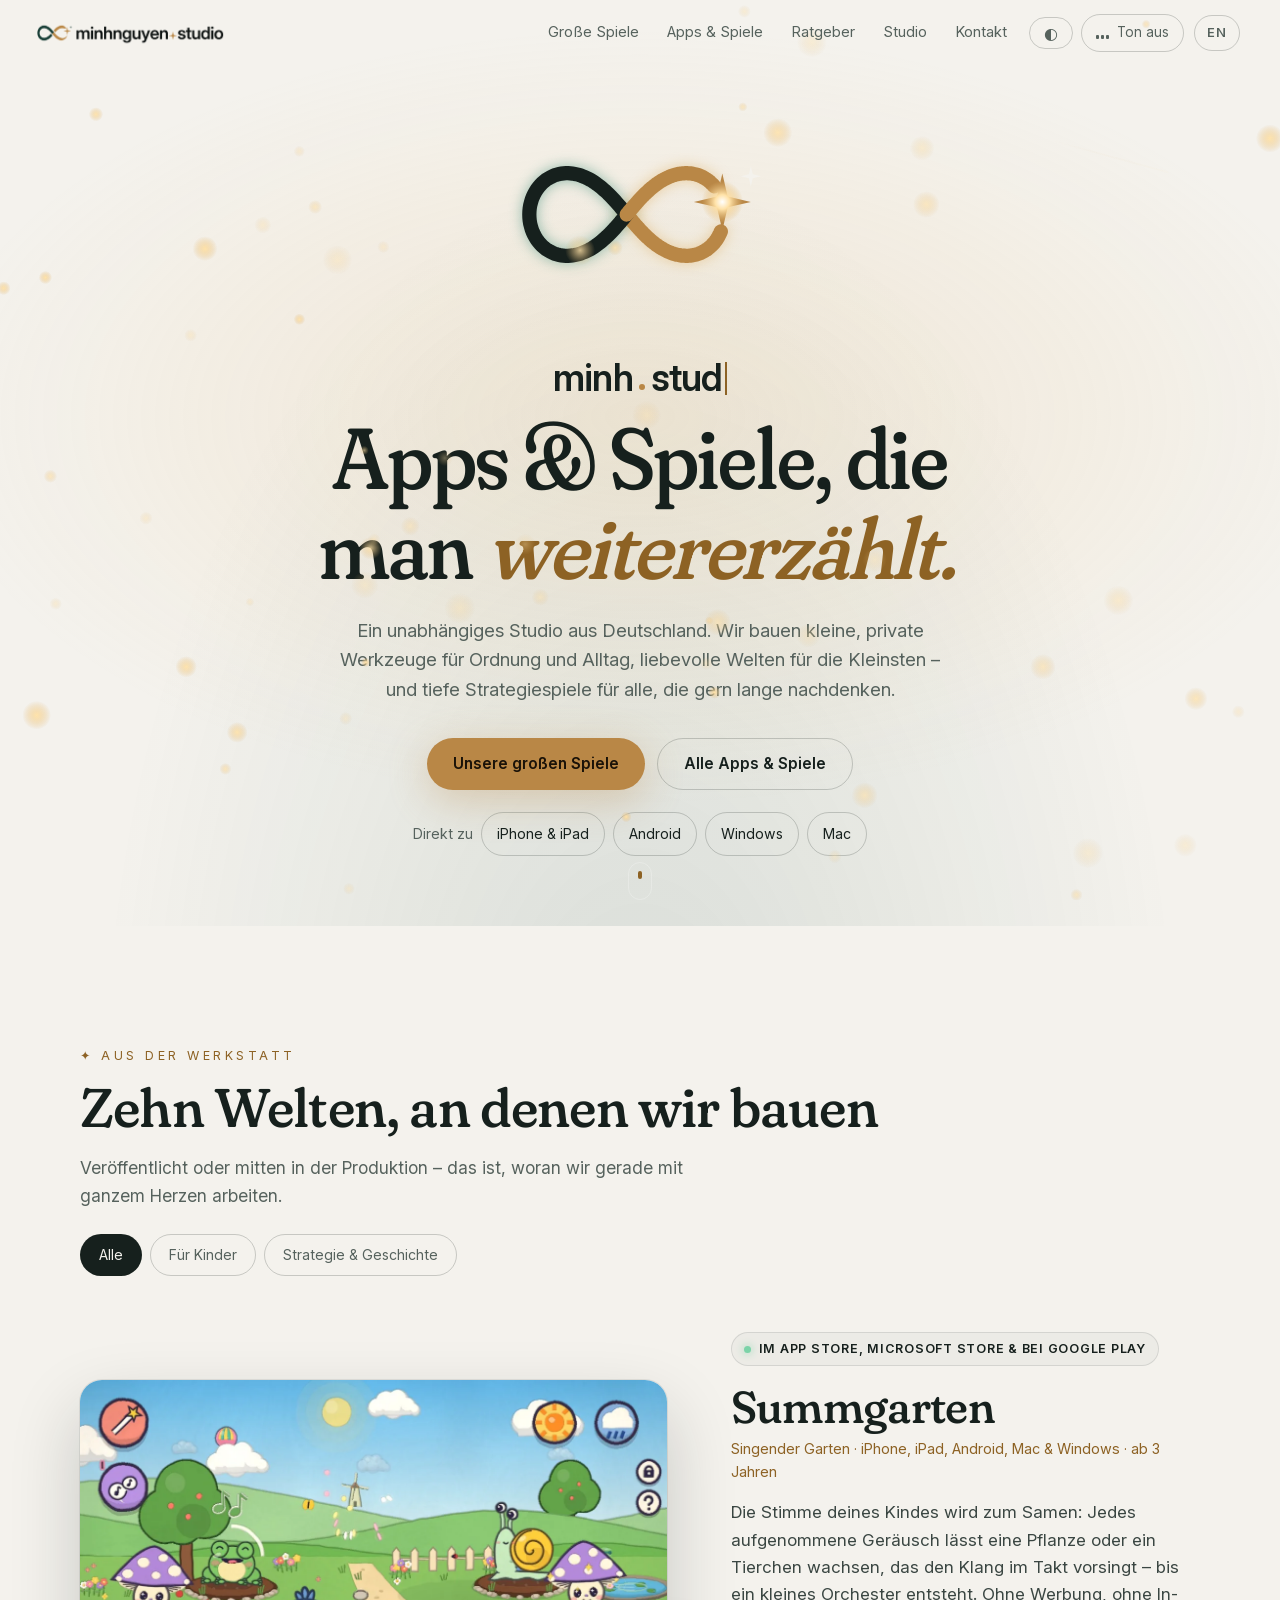
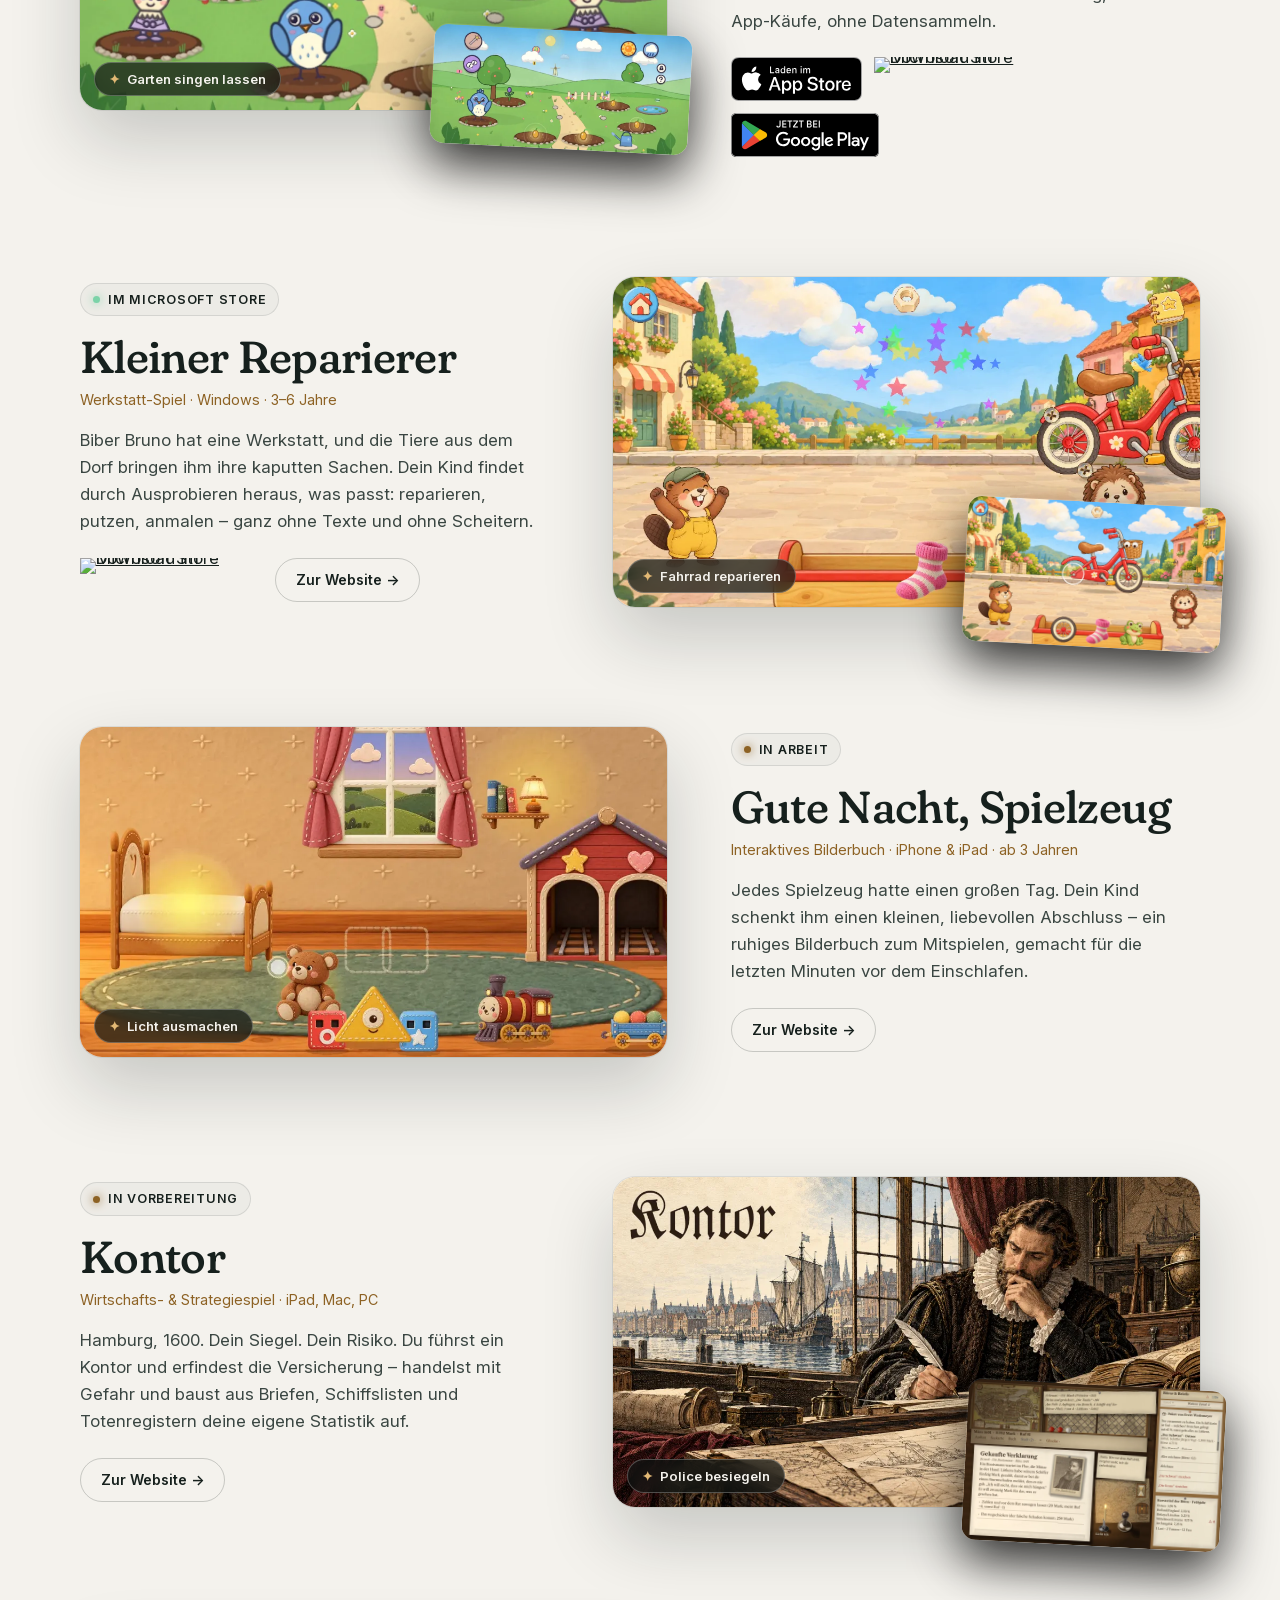
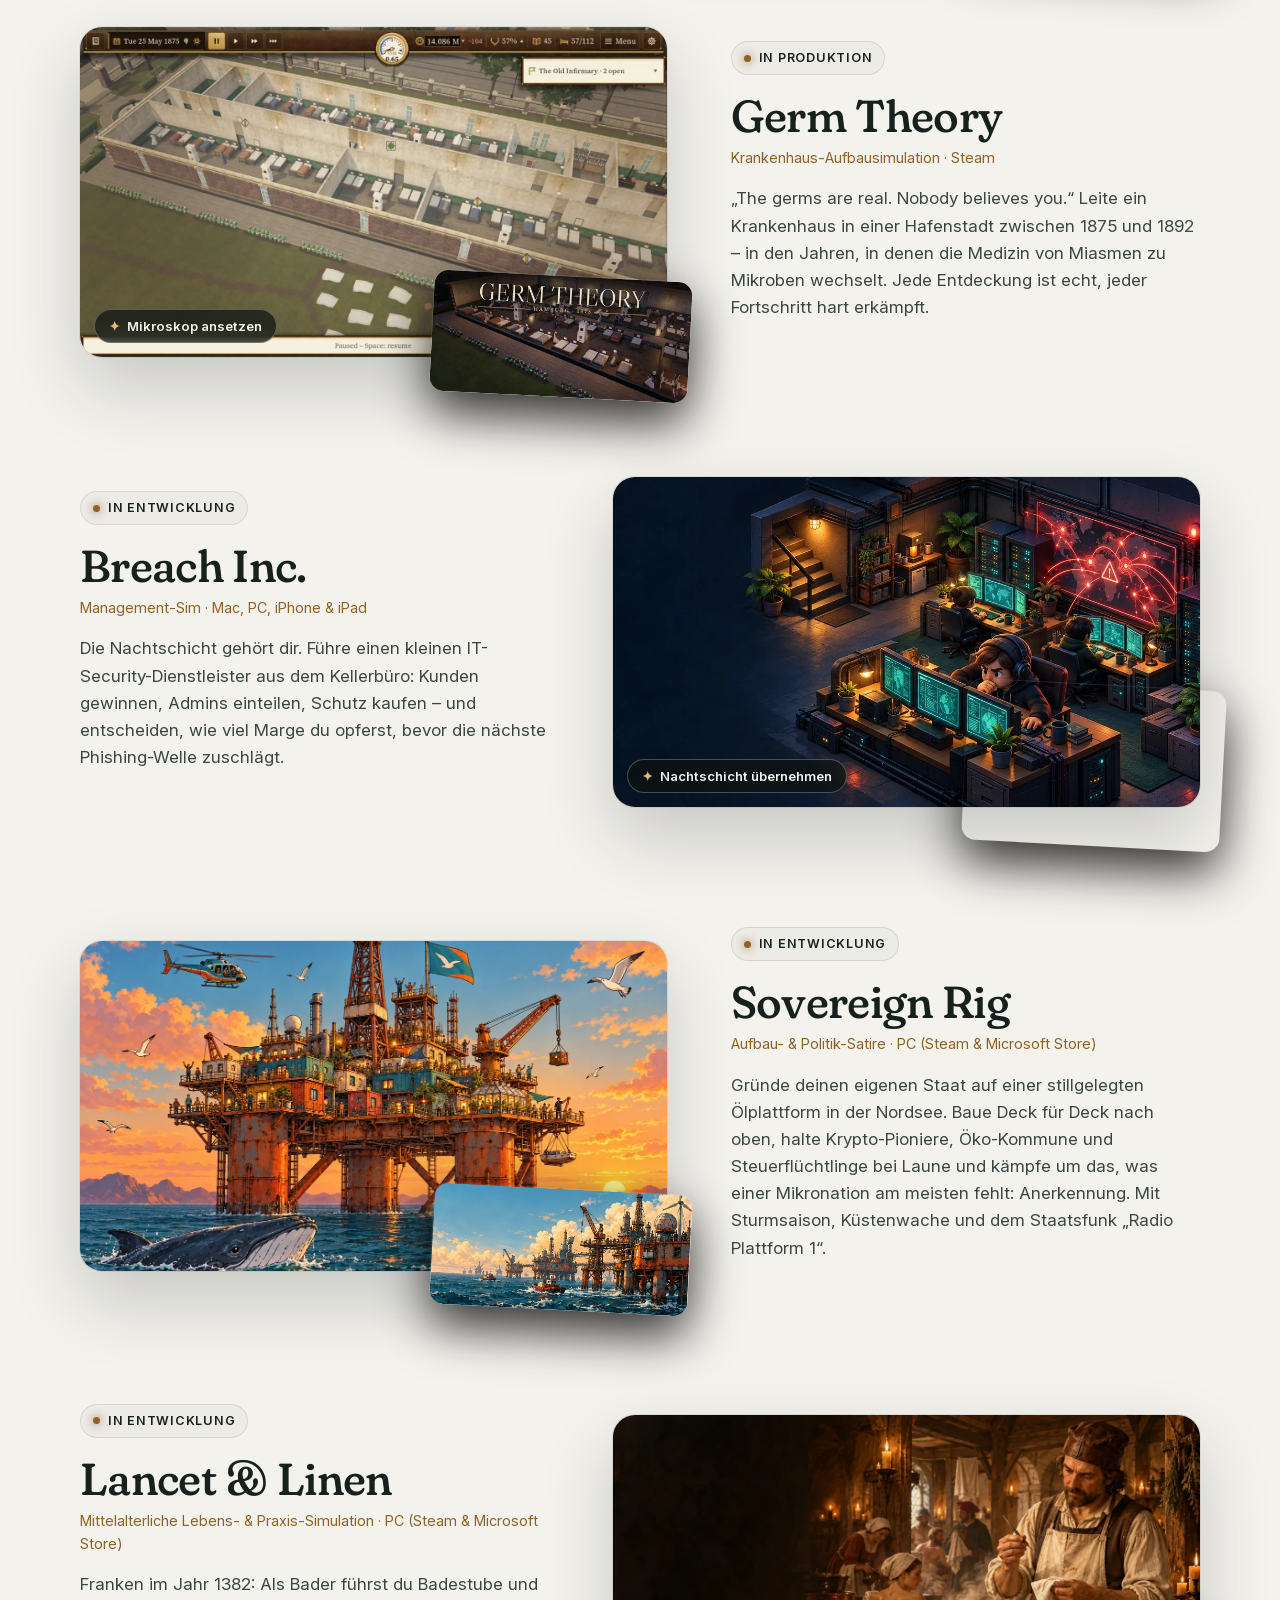
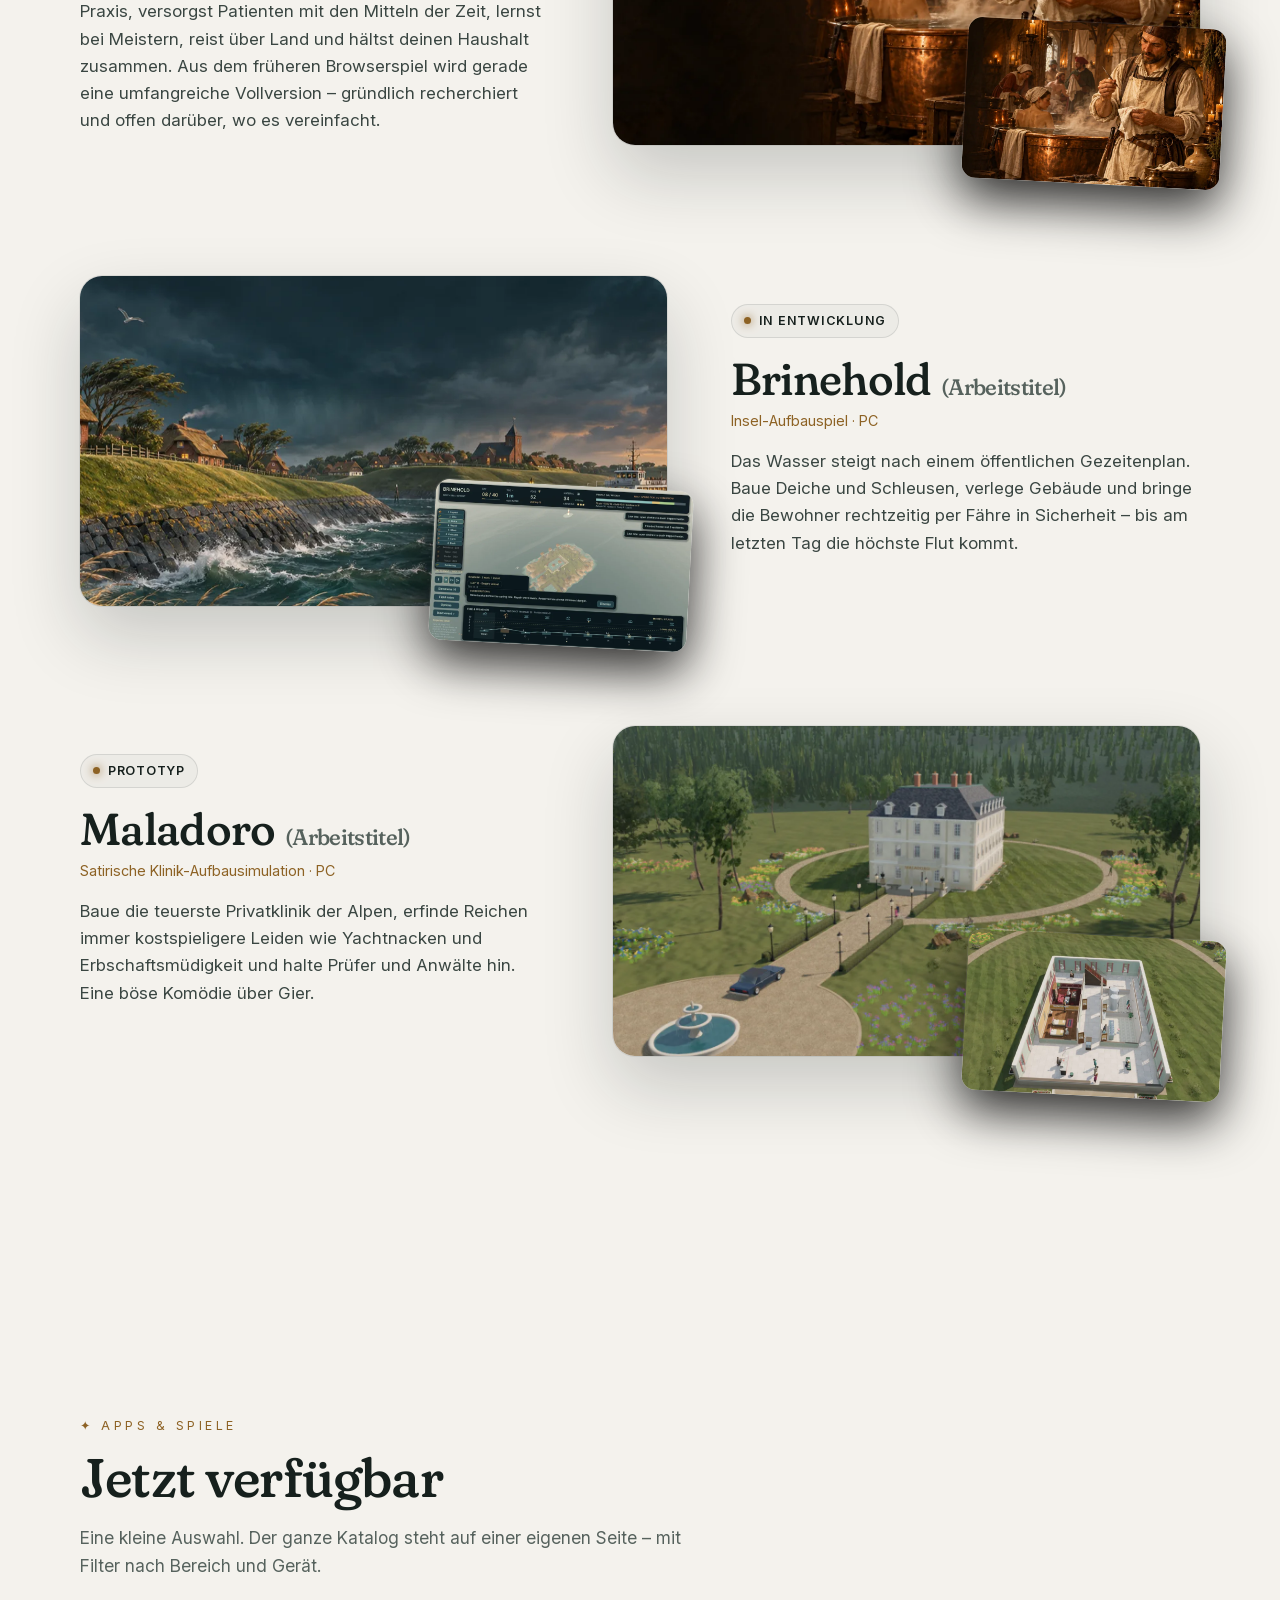
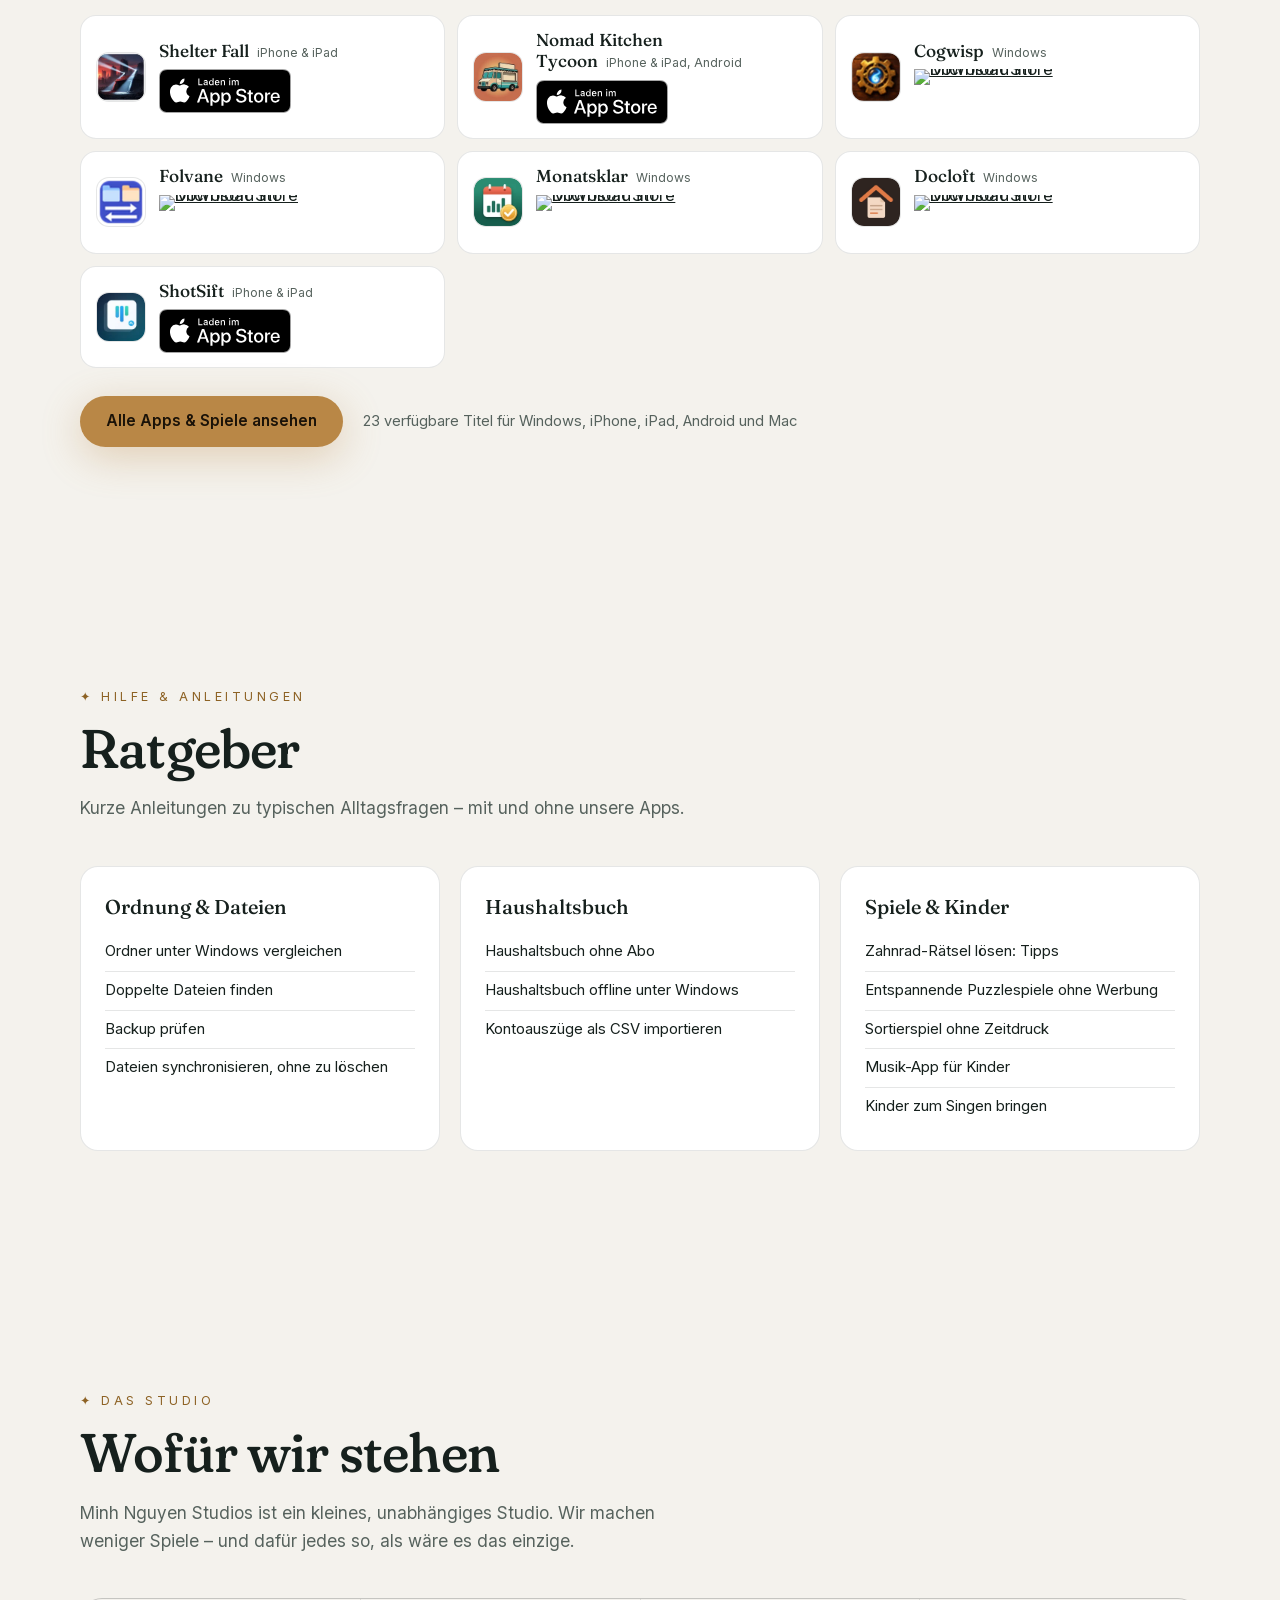
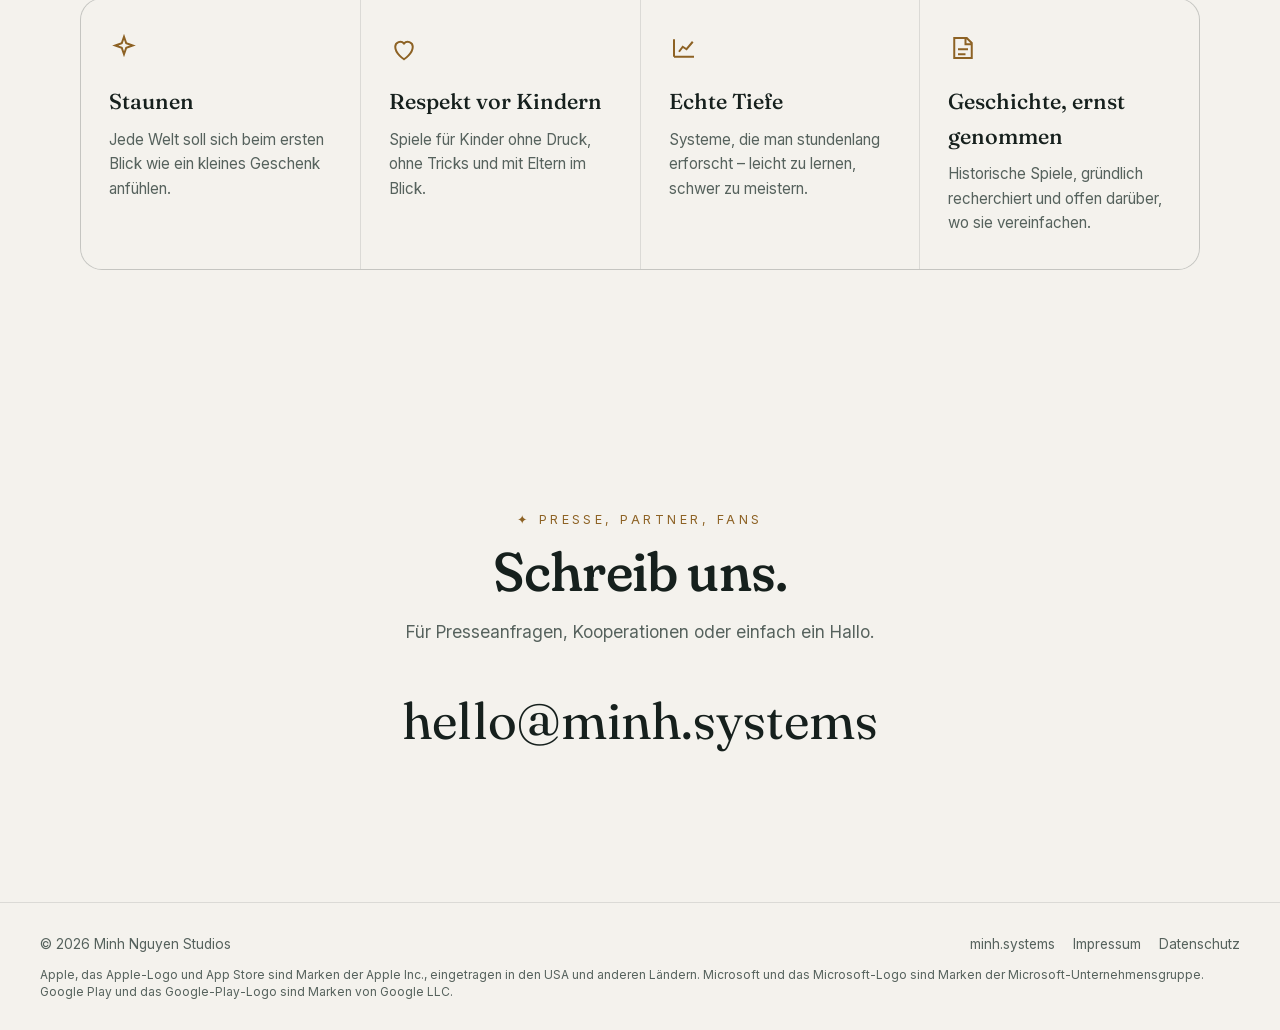
==== index.html @ 1d218f1c "Docloft und SafeSort Photos als verfügbar im Katalog, Docloft auf der Startseite" ====
<!doctype html>
<html lang="de">
<head>
<meta charset="utf-8">
<meta name="viewport" content="width=device-width, initial-scale=1">
<title>Minh Nguyen Studios – Apps &amp; Spiele für Windows, iPhone, Android und Mac</title>
<meta name="description" content="Unabhängiges Studio aus Deutschland: private Werkzeuge für Ordnung, Dateien und Belege, Lern-Apps, ruhige Spiele und Kinder-Apps für Windows, iPhone, iPad, Android und Mac.">
<link rel="icon" href="brand/favicon.svg" type="image/svg+xml">
<link rel="apple-touch-icon" href="brand/apple-touch-icon.png">
<meta name="theme-color" content="#0e1312">
<meta name="color-scheme" content="dark light">
<script>try{const t=localStorage.getItem("theme");if(t)document.documentElement.dataset.theme=t}catch(e){}</script>
<meta property="og:type" content="website">
<meta property="og:site_name" content="Minh Nguyen Studios">
<meta property="og:title" content="Minh Nguyen Studios – Apps &amp; Spiele">
<meta property="og:description" content="Private Werkzeuge, ruhige Spiele und Kinder-Apps für Windows, iPhone, iPad, Android und Mac – von einem unabhängigen Studio aus Deutschland.">
<meta property="og:url" content="https://minh.systems/MinhNguyenStudios/">
<meta property="og:image" content="https://minh.systems/MinhNguyenStudios/brand/og.png">
<meta property="og:image:width" content="1200">
<meta property="og:image:height" content="630">
<meta property="og:image:alt" content="Minh Nguyen Studios">
<meta property="og:locale" content="de_DE">
<meta property="og:locale:alternate" content="en_US">
<link rel="canonical" href="https://minh.systems/MinhNguyenStudios/">
<link rel="alternate" hreflang="de" href="https://minh.systems/MinhNguyenStudios/">
<link rel="alternate" hreflang="en" href="https://minh.systems/MinhNguyenStudios/en/">
<link rel="alternate" hreflang="x-default" href="https://minh.systems/MinhNguyenStudios/">
<meta name="twitter:card" content="summary_large_image">
<meta name="twitter:title" content="Minh Nguyen Studios – Apps &amp; Spiele">
<meta name="twitter:description" content="Private Werkzeuge, ruhige Spiele und Kinder-Apps für Windows, iPhone, iPad, Android und Mac – von einem unabhängigen Studio aus Deutschland.">
<meta name="twitter:image" content="https://minh.systems/MinhNguyenStudios/brand/og.png">
<script type="application/ld+json">{"@context":"https://schema.org","@type":"Organization","name":"Minh Nguyen Studios","url":"https://minh.systems/MinhNguyenStudios/","logo":"https://minh.systems/MinhNguyenStudios/brand/og.png","email":"hello@minh.systems"}</script>
<link rel="preload" href="fonts/inter.woff2" as="font" type="font/woff2" crossorigin>
<link rel="preload" href="fonts/fraunces.woff2" as="font" type="font/woff2" crossorigin>
<link rel="preconnect" href="https://get.microsoft.com" crossorigin>
<link rel="stylesheet" href="fonts.css">
<link rel="stylesheet" href="site.css">
<style>.mark .glow{filter:url(#glow)}</style>
</head>
<body>
<a class="skip" href="#spiele">Zum Inhalt springen</a>
<div id="mood" aria-hidden="true"></div>
<canvas id="fx" aria-hidden="true"></canvas>

<nav id="nav">
  <a href="#top" aria-label="Minh Nguyen Studios – Startseite"><img class="logo-d" src="brand/wortmarke.svg" alt=""><img class="logo-l" src="brand/studio-hell.png" alt=""></a>
  <button class="snd menu" id="menu" aria-expanded="false" aria-controls="navx"><span class="bars" aria-hidden="true"><i></i><i></i><i></i></span><span class="ml">Menü</span></button>
  <div class="navx" id="navx">
    <ul><li><a href="#spiele">Große Spiele</a></li><li><a href="apps/">Apps &amp; Spiele</a></li><li><a href="#ratgeber">Ratgeber</a></li><li><a href="#studio">Studio</a></li><li><a href="#kontakt">Kontakt</a></li></ul>
    <div class="tools">
      <button class="snd" id="theme" aria-label="Hell oder dunkel" title="Hell oder dunkel"><span aria-hidden="true">◐</span><span class="tl" aria-hidden="true">Hell / Dunkel</span></button>
      <button class="snd" id="snd" aria-pressed="false" title="Ton an/aus"><span class="eq"><i></i><i></i><i></i></span><span id="sndl">Ton aus</span></button>
    </div>
  </div>
  <a class="lang" href="en/" hreflang="en" lang="en" title="English">EN</a>
</nav>

<header class="hero" id="top">
  <div>
    <svg class="mark" id="mark" viewBox="-186 -110 400 220" aria-hidden="true">
      <defs>
        <filter id="glow" x="-50%" y="-50%" width="200%" height="200%"><feGaussianBlur stdDeviation="7"/></filter>
        <radialGradient id="spark"><stop offset="0" stop-color="#fff"/><stop offset=".35" stop-color="#ffe2a8"/><stop offset="1" stop-color="#e2b87400"/></radialGradient>
      </defs>
      
      <path class="loop glow" id="g0" stroke="#e2b874" opacity=".6"/>
      <path class="loop glow" id="g1" stroke="#3f8f7c" opacity=".55"/>
      <path class="loop glow" id="g2" stroke="#e2b874" opacity=".6"/>
      <path class="loop" id="s0" stroke="#b98746"/>
      <path class="loop" id="s1" stroke="#f4f2ed"/>
      <path class="loop" id="s2" stroke="#b98746"/>
      <g id="star" class="star"><path d="M0-30L5.6-5.6 30 0 5.6 5.6 0 30-5.6 5.6-30 0-5.6-5.6z" fill="#b98746"/><path transform="translate(30 -27) scale(.36)" d="M0-30L5.6-5.6 30 0 5.6 5.6 0 30-5.6 5.6-30 0-5.6-5.6z" fill="#f4f2ed"/></g>
      <circle id="sp" r="22" fill="url(#spark)"/>
    </svg>
    <div class="intro" id="intro" aria-label="minhnguyen.studio"><span class="w-a" id="wa"></span><span class="w-n" id="wn">nguyen</span><span class="dot" id="dot"><i></i><svg viewBox="-10 -10 20 20"><path d="M0-10L2.2-2.2 10 0 2.2 2.2 0 10-2.2 2.2-10 0-2.2-2.2z"/></svg></span><span class="w-b" id="wb"></span><span class="caret" id="caret"></span></div>
    <h1 class="serif">Apps &amp; Spiele, die man <em>weitererzählt.</em></h1>
    <p>Ein unabhängiges Studio aus Deutschland. Wir bauen kleine, private Werkzeuge für Ordnung und Alltag, liebevolle Welten für die Kleinsten – und tiefe Strategiespiele für alle, die gern lange nachdenken.</p>
    <div class="actions"><a class="btn primary" href="#spiele">Unsere großen Spiele</a><a class="btn ghost" href="apps/">Alle Apps &amp; Spiele</a></div>
    <div class="quick"><span>Direkt zu</span><a href="apps/#geraet=iPhone">iPhone &amp; iPad</a><a href="apps/#geraet=Android">Android</a><a href="apps/#geraet=Windows">Windows</a><a href="apps/#geraet=Mac">Mac</a></div>
  </div>
  <div class="scroll" aria-hidden="true"></div>
</header>

<main>
<section id="spiele">
  <div class="head">
    <div class="reveal"><div class="kicker">Aus der Werkstatt</div><h2 class="serif">Zehn Welten, an denen wir bauen</h2><p class="lead">Veröffentlicht oder mitten in der Produktion – das ist, woran wir gerade mit ganzem Herzen arbeiten.</p></div>
    <div class="chips reveal" id="wf" role="group" aria-label="Filter"><button class="chip on" data-f="all" aria-pressed="true">Alle</button><button class="chip" data-f="kids" aria-pressed="false">Für Kinder</button><button class="chip" data-f="strat" aria-pressed="false">Strategie &amp; Geschichte</button></div>
  </div>

  <article class="feature reveal" data-mood="#4f9d63" data-moment="summgarten" data-video="video/summgarten.mp4" data-cat="kids">
    <div class="media"><div class="frame"><img src="img/summgarten.webp" alt="Summgarten – der singende Garten mit Figuren auf den Beeten" loading="lazy"></div><img class="shot2" src="img/summgarten-shot.webp" alt="" width="900" height="415" decoding="async" loading="lazy"></div>
    <div>
      <span class="status">Im App Store, Microsoft Store &amp; bei Google Play</span>
      <h3 class="serif">Summgarten</h3>
      <div class="meta">Singender Garten · iPhone, iPad, Android, Mac &amp; Windows · ab 3 Jahren</div>
      <p>Die Stimme deines Kindes wird zum Samen: Jedes aufgenommene Geräusch lässt eine Pflanze oder ein Tierchen wachsen, das den Klang im Takt vorsingt – bis ein kleines Orchester entsteht. Ohne Werbung, ohne In-App-Käufe, ohne Datensammeln.</p>
      <div class="links"><a class="badge" href="https://apps.apple.com/app/id6824160993" target="_blank" rel="noopener"><img src="brand/badges/app-store-de.svg" alt="Laden im App Store" width="132" height="44"></a><a class="badge" href="https://apps.microsoft.com/detail/9PGTW423BB1H" target="_blank" rel="noopener"><img src="https://get.microsoft.com/images/de%20dark.svg" alt="Download im Microsoft Store" width="183" height="44"></a><a class="badge" href="https://play.google.com/store/apps/details?id=de.michelnguyen.klanggarten&amp;hl=de" target="_blank" rel="noopener"><img src="brand/badges/google-play-de.svg" alt="Jetzt bei Google Play" width="148" height="44"></a></div>
    </div>
  </article>

  <article class="feature reveal" data-mood="#d9832f" data-moment="reparierer" data-cat="kids">
    <div class="media"><div class="frame"><img src="img/reparierer.webp" alt="Biber Bruno freut sich über ein repariertes Fahrrad" loading="lazy"></div><img class="shot2" src="img/reparierer-shot.webp" alt="" width="1100" height="619" decoding="async" loading="lazy"></div>
    <div>
      <span class="status">Im Microsoft Store</span>
      <h3 class="serif">Kleiner Reparierer</h3>
      <div class="meta">Werkstatt-Spiel · Windows · 3–6 Jahre</div>
      <p>Biber Bruno hat eine Werkstatt, und die Tiere aus dem Dorf bringen ihm ihre kaputten Sachen. Dein Kind findet durch Ausprobieren heraus, was passt: reparieren, putzen, anmalen – ganz ohne Texte und ohne Scheitern.</p>
      <div class="links"><a class="badge" href="https://apps.microsoft.com/detail/9N71QS2JNCVW" target="_blank" rel="noopener"><img src="https://get.microsoft.com/images/de%20dark.svg" alt="Download im Microsoft Store" width="183" height="44"></a><a class="btn ghost" href="https://minh.systems/KleinerReparierer/" target="_blank" rel="noopener">Zur Website →</a></div>
    </div>
  </article>

  <article class="feature reveal" data-mood="#3d4f9f" data-moment="gutenacht" data-video="video/gutenacht.mp4" data-cat="kids">
    <div class="media"><div class="frame"><img src="img/gutenacht.webp" alt="Gute Nacht, Spielzeug – Spielzeug im Kinderzimmer am Abend" loading="lazy"></div></div>
    <div>
      <span class="status prod">In Arbeit</span>
      <h3 class="serif">Gute Nacht, Spielzeug</h3>
      <div class="meta">Interaktives Bilderbuch · iPhone &amp; iPad · ab 3 Jahren</div>
      <p>Jedes Spielzeug hatte einen großen Tag. Dein Kind schenkt ihm einen kleinen, liebevollen Abschluss – ein ruhiges Bilderbuch zum Mitspielen, gemacht für die letzten Minuten vor dem Einschlafen.</p>
      <div class="links"><a class="btn ghost" href="https://minh.systems/GuteNachtSpielzeug/" target="_blank" rel="noopener">Zur Website →</a></div>
    </div>
  </article>

  <article class="feature reveal" data-mood="#c98a2e" data-moment="kontor" data-video="video/kontor.mp4" data-cat="strat">
    <div class="media"><div class="frame"><img src="img/kontor.webp" alt="Kontor – Hamburger Handelskontor um 1600" loading="lazy"></div><img class="shot2" src="img/kontor-shot.webp" alt="" width="1100" height="688" decoding="async" loading="lazy"></div>
    <div>
      <span class="status prod">In Vorbereitung</span>
      <h3 class="serif">Kontor</h3>
      <div class="meta">Wirtschafts- &amp; Strategiespiel · iPad, Mac, PC</div>
      <p>Hamburg, 1600. Dein Siegel. Dein Risiko. Du führst ein Kontor und erfindest die Versicherung – handelst mit Gefahr und baust aus Briefen, Schiffslisten und Totenregistern deine eigene Statistik auf.</p>
      <div class="links"><a class="btn ghost" href="https://minh.systems/Kontor/" target="_blank" rel="noopener">Zur Website →</a></div>
    </div>
  </article>

  <article class="feature reveal" data-mood="#3f9c94" data-moment="germ" data-cat="strat">
    <div class="media"><div class="frame"><img src="img/germ-shot.webp" alt="Germ Theory – Querschnitt durch eine Krankenstation" loading="lazy"></div><img class="shot2" src="img/germ.webp" alt="" width="920" height="430" decoding="async" loading="lazy"></div>
    <div>
      <span class="status prod">In Produktion</span>
      <h3 class="serif">Germ Theory</h3>
      <div class="meta">Krankenhaus-Aufbausimulation · Steam</div>
      <p>„The germs are real. Nobody believes you.“ Leite ein Krankenhaus in einer Hafenstadt zwischen 1875 und 1892 – in den Jahren, in denen die Medizin von Miasmen zu Mikroben wechselt. Jede Entdeckung ist echt, jeder Fortschritt hart erkämpft.</p>
    </div>
  </article>

  <article class="feature reveal" data-mood="#2f6fd0" data-moment="breach" data-cat="strat">
    <div class="media"><div class="frame"><img src="img/breach.webp" alt="Breach Inc. – IT-Security-Büro im Keller bei Nacht" loading="lazy" style="object-position:75% 50%"></div><img class="shot2" src="img/breach-shot.webp" alt="" width="900" height="563" decoding="async" loading="lazy"></div>
    <div>
      <span class="status prod">In Entwicklung</span>
      <h3 class="serif">Breach Inc.</h3>
      <div class="meta">Management-Sim · Mac, PC, iPhone &amp; iPad</div>
      <p>Die Nachtschicht gehört dir. Führe einen kleinen IT-Security-Dienstleister aus dem Kellerbüro: Kunden gewinnen, Admins einteilen, Schutz kaufen – und entscheiden, wie viel Marge du opferst, bevor die nächste Phishing-Welle zuschlägt.</p>
    </div>
  </article>
  <article class="feature reveal" data-mood="#d8643a" data-cat="strat">
    <div class="media"><div class="frame"><img src="img/sovereignrig.webp" alt="Sovereign Rig – eine bunt bebaute Ölplattform als Mikronation im Sonnenuntergang" loading="lazy" style="object-position:50% 40%"></div><img class="shot2" src="img/sovereignrig-shot.webp" alt="" width="887" height="415" decoding="async" loading="lazy"></div>
    <div>
      <span class="status prod">In Entwicklung</span>
      <h3 class="serif">Sovereign Rig</h3>
      <div class="meta">Aufbau- &amp; Politik-Satire · PC (Steam &amp; Microsoft Store)</div>
      <p>Gründe deinen eigenen Staat auf einer stillgelegten Ölplattform in der Nordsee. Baue Deck für Deck nach oben, halte Krypto-Pioniere, Öko-Kommune und Steuerflüchtlinge bei Laune und kämpfe um das, was einer Mikronation am meisten fehlt: Anerkennung. Mit Sturmsaison, Küstenwache und dem Staatsfunk „Radio Plattform 1“.</p>
    </div>
  </article>

  <article class="feature reveal" data-mood="#a8452f" data-cat="strat">
    <div class="media"><div class="frame"><img src="img/lancetlinen-hero.webp" alt="Lancet &amp; Linen – ein Bader in seiner Badestube im Jahr 1382" loading="lazy" style="object-position:70% 50%"></div><img class="shot2" src="img/lancetlinen.webp" alt="" width="960" height="600" decoding="async" loading="lazy"></div>
    <div>
      <span class="status prod">In Entwicklung</span>
      <h3 class="serif">Lancet &amp; Linen</h3>
      <div class="meta">Mittelalterliche Lebens- &amp; Praxis-Simulation · PC (Steam &amp; Microsoft Store)</div>
      <p>Franken im Jahr 1382: Als Bader führst du Badestube und Praxis, versorgst Patienten mit den Mitteln der Zeit, lernst bei Meistern, reist über Land und hältst deinen Haushalt zusammen. Aus dem früheren Browserspiel wird gerade eine umfangreiche Vollversion – gründlich recherchiert und offen darüber, wo es vereinfacht.</p>
    </div>
  </article>

  <article class="feature reveal" data-mood="#2a7fb0" data-flood data-cat="strat">
    <div class="media"><div class="frame"><img src="img/brinehold.webp" alt="Brinehold – Nordsee-Insel mit Deich und Fähre im aufziehenden Sturm" loading="lazy" style="object-position:50% 50%"></div><img class="shot2" src="img/brinehold-shot.webp" alt="" width="900" height="562" decoding="async" loading="lazy"></div>
    <div>
      <span class="status prod">In Entwicklung</span>
      <h3 class="serif">Brinehold <small style="font-size:.5em;color:var(--muted)">(Arbeitstitel)</small></h3>
      <div class="meta">Insel-Aufbauspiel · PC</div>
      <p>Das Wasser steigt nach einem öffentlichen Gezeitenplan. Baue Deiche und Schleusen, verlege Gebäude und bringe die Bewohner rechtzeitig per Fähre in Sicherheit – bis am letzten Tag die höchste Flut kommt.</p>
    </div>
  </article>

  <article class="feature reveal" data-mood="#6f8a3c" data-cat="strat">
    <div class="media"><div class="frame"><img src="img/maladoro.webp" alt="Maladoro – ein Schlosshotel als Luxusklinik in den Alpen" loading="lazy" style="object-position:50% 40%"></div><img class="shot2" src="img/maladoro-shot.webp" alt="" width="900" height="562" decoding="async" loading="lazy"></div>
    <div>
      <span class="status prod">Prototyp</span>
      <h3 class="serif">Maladoro <small style="font-size:.5em;color:var(--muted)">(Arbeitstitel)</small></h3>
      <div class="meta">Satirische Klinik-Aufbausimulation · PC</div>
      <p>Baue die teuerste Privatklinik der Alpen, erfinde Reichen immer kostspieligere Leiden wie Yachtnacken und Erbschaftsmüdigkeit und halte Prüfer und Anwälte hin. Eine böse Komödie über Gier.</p>
    </div>
  </article>
</section>


<!-- katalog:start -->
<section id="apps">
  <div class="head"><div class="reveal"><div class="kicker">Apps &amp; Spiele</div><h2 class="serif">Jetzt verfügbar</h2><p class="lead">Eine kleine Auswahl. Der ganze Katalog steht auf einer eigenen Seite – mit Filter nach Bereich und Gerät.</p></div></div>
  <div class="now reveal"><div class="nowi"><img class="ico" src="img/icons/shelterfall.webp" alt="" width="56" height="56" loading="lazy"><div><b><a href="https://shelterfall.minh.systems/">Shelter Fall</a><small>iPhone &amp; iPad</small></b><a class="badge" href="https://apps.apple.com/app/id6759238842" target="_blank" rel="noopener"><img src="brand/badges/app-store-de.svg" alt="Laden im App Store" width="132" height="44" loading="lazy"></a></div></div><div class="nowi"><img class="ico" src="img/icons/nomad.webp" alt="" width="56" height="56" loading="lazy"><div><b><a href="https://minh.systems/NomadKitchenTycoon/">Nomad Kitchen Tycoon</a><small>iPhone &amp; iPad, Android</small></b><a class="badge" href="https://apps.apple.com/app/id6759504817" target="_blank" rel="noopener"><img src="brand/badges/app-store-de.svg" alt="Laden im App Store" width="132" height="44" loading="lazy"></a></div></div><div class="nowi"><img class="ico" src="img/icons/cogwisp.webp" alt="" width="56" height="56" loading="lazy"><div><b><a href="https://minh.systems/Cogwisp/">Cogwisp</a><small>Windows</small></b><a class="badge" href="https://apps.microsoft.com/detail/9NSRPBK9PL5N" target="_blank" rel="noopener"><img src="https://get.microsoft.com/images/de%20dark.svg" alt="Download im Microsoft Store" width="183" height="44" loading="lazy"></a></div></div><div class="nowi"><img class="ico" src="img/icons/folvane.webp" alt="" width="56" height="56" loading="lazy"><div><b><a href="https://minh.systems/Folvane/">Folvane</a><small>Windows</small></b><a class="badge" href="https://apps.microsoft.com/detail/9NSDC58HLFRR" target="_blank" rel="noopener"><img src="https://get.microsoft.com/images/de%20dark.svg" alt="Download im Microsoft Store" width="183" height="44" loading="lazy"></a></div></div><div class="nowi"><img class="ico" src="img/icons/monatsklar.webp" alt="" width="56" height="56" loading="lazy"><div><b><a href="https://minh.systems/Monatsklar/">Monatsklar</a><small>Windows</small></b><a class="badge" href="https://apps.microsoft.com/detail/9N6JM2J3LC27" target="_blank" rel="noopener"><img src="https://get.microsoft.com/images/de%20dark.svg" alt="Download im Microsoft Store" width="183" height="44" loading="lazy"></a></div></div><div class="nowi"><img class="ico" src="img/icons/docloft.webp" alt="" width="56" height="56" loading="lazy"><div><b><a href="https://minh.systems/Docloft/">Docloft</a><small>Windows</small></b><a class="badge" href="https://apps.microsoft.com/detail/9NRVKF4456H6" target="_blank" rel="noopener"><img src="https://get.microsoft.com/images/de%20dark.svg" alt="Download im Microsoft Store" width="183" height="44" loading="lazy"></a></div></div><div class="nowi"><img class="ico" src="img/icons/shotsift.webp" alt="" width="56" height="56" loading="lazy"><div><b><a href="https://minh.systems/ShotSift/">ShotSift</a><small>iPhone &amp; iPad</small></b><a class="badge" href="https://apps.apple.com/app/id6758222349" target="_blank" rel="noopener"><img src="brand/badges/app-store-de.svg" alt="Laden im App Store" width="132" height="44" loading="lazy"></a></div></div></div>
  <div class="nowmore reveal"><a class="btn primary" href="apps/">Alle Apps &amp; Spiele ansehen</a><span>23 verfügbare Titel für Windows, iPhone, iPad, Android und Mac</span></div>
</section>
<!-- katalog:end -->

<section id="ratgeber">
  <div class="reveal"><div class="kicker">Hilfe &amp; Anleitungen</div><h2 class="serif">Ratgeber</h2><p class="lead" style="margin-bottom:44px">Kurze Anleitungen zu typischen Alltagsfragen – mit und ohne unsere Apps.</p></div>
  <div class="guides reveal">
    <div><h3>Ordnung &amp; Dateien</h3><ul>
      <li><a href="https://minh.systems/Folvane/de/ordner-vergleichen-windows.html">Ordner unter Windows vergleichen</a></li>
      <li><a href="https://minh.systems/Folvane/de/doppelte-dateien-finden.html">Doppelte Dateien finden</a></li>
      <li><a href="https://minh.systems/Folvane/de/backup-pruefen.html">Backup prüfen</a></li>
      <li><a href="https://minh.systems/Folvane/de/dateien-synchronisieren-ohne-loeschen.html">Dateien synchronisieren, ohne zu löschen</a></li></ul></div>
    <div><h3>Haushaltsbuch</h3><ul>
      <li><a href="https://minh.systems/Monatsklar/haushaltsbuch-ohne-abo.html">Haushaltsbuch ohne Abo</a></li>
      <li><a href="https://minh.systems/Monatsklar/haushaltsbuch-windows-offline.html">Haushaltsbuch offline unter Windows</a></li>
      <li><a href="https://minh.systems/Monatsklar/haushaltsbuch-csv-import.html">Kontoauszüge als CSV importieren</a></li></ul></div>
    <div><h3>Spiele &amp; Kinder</h3><ul>
      <li><a href="https://minh.systems/Cogwisp/zahnrad-raetsel-loesen-tipps.html">Zahnrad-Rätsel lösen: Tipps</a></li>
      <li><a href="https://minh.systems/Cogwisp/entspannendes-puzzlespiel-windows-ohne-werbung.html">Entspannende Puzzlespiele ohne Werbung</a></li>
      <li><a href="https://minh.systems/LittleKeepings/de/sortierspiel-ohne-zeitdruck.html">Sortierspiel ohne Zeitdruck</a></li>
      <li><a href="https://minh.systems/Summgarten/musik-app-fuer-kinder/">Musik-App für Kinder</a></li>
      <li><a href="https://minh.systems/Summgarten/kinder-zum-singen-bringen/">Kinder zum Singen bringen</a></li></ul></div>
  </div>
</section>

<section id="studio">
  <div class="reveal" style="margin-bottom:44px"><div class="kicker">Das Studio</div><h2 class="serif">Wofür wir stehen</h2><p class="lead">Minh Nguyen Studios ist ein kleines, unabhängiges Studio. Wir machen weniger Spiele – und dafür jedes so, als wäre es das einzige.</p></div>
  <div class="values reveal">
    <div class="value"><svg viewBox="0 0 24 24"><path d="M12 3l1.8 5.2L19 10l-5.2 1.8L12 17l-1.8-5.2L5 10l5.2-1.8z"/></svg><b>Staunen</b><p>Jede Welt soll sich beim ersten Blick wie ein kleines Geschenk anfühlen.</p></div>
    <div class="value"><svg viewBox="0 0 24 24"><path d="M12 21s-7-4.4-7-10a4 4 0 017-2.6A4 4 0 0119 11c0 5.6-7 10-7 10z"/></svg><b>Respekt vor Kindern</b><p>Spiele für Kinder ohne Druck, ohne Tricks und mit Eltern im Blick.</p></div>
    <div class="value"><svg viewBox="0 0 24 24"><path d="M4 19V5m0 14h16M8 15l3-4 3 2 5-6"/></svg><b>Echte Tiefe</b><p>Systeme, die man stundenlang erforscht – leicht zu lernen, schwer zu meistern.</p></div>
    <div class="value"><svg viewBox="0 0 24 24"><path d="M5 4h10l4 4v12H5zM14 4v5h5M8 13h8M8 17h6"/></svg><b>Geschichte, ernst genommen</b><p>Historische Spiele, gründlich recherchiert und offen darüber, wo sie vereinfachen.</p></div>
  </div>
</section>

<section id="kontakt" class="contact">
  <div class="reveal"><div class="kicker">Presse, Partner, Fans</div><h2 class="serif">Schreib uns.</h2><p class="lead" style="margin:0 auto 34px">Für Presseanfragen, Kooperationen oder einfach ein Hallo.</p>
  <a class="mail" href="mailto:hello@minh.systems">hello@minh.systems</a></div>
</section>
</main>

<footer><span>© <span id="yr"></span> Minh Nguyen Studios</span><span><a href="https://minh.systems/" target="_blank" rel="noopener">minh.systems</a><a href="https://minh.systems/impressum/">Impressum</a><a href="https://minh.systems/datenschutz/">Datenschutz</a></span><small class="tm">Apple, das Apple-Logo und App Store sind Marken der Apple Inc., eingetragen in den USA und anderen Ländern. Microsoft und das Microsoft-Logo sind Marken der Microsoft-Unternehmensgruppe. Google Play und das Google-Play-Logo sind Marken von Google LLC.</small></footer>

<script src="site.js"></script>
<script>
const R=matchMedia('(prefers-reduced-motion: reduce)').matches;

// Logo: lemniscate drawn by a travelling spark
(function(){
  // one stroke: starts at the right tip, bronze -> paper -> bronze, ends in a star (same geometry as the logo)
  const P=Math.PI,a=82,T0=.15,T1=2*P-.27;
  const at=t=>{const s=Math.sin(t),d=1+s*s;return[a*Math.cos(t)/d*1.25,a*s*Math.cos(t)/d*1.5]};
  const seg=(t0,t1)=>{let d='';for(let i=0;i<=120;i++){const p=at(t0+(t1-t0)*i/120);d+=(i?'L':'M')+p[0].toFixed(1)+','+p[1].toFixed(1)}return d};
  const spans=[[T0,P/2],[P/2,3*P/2],[3*P/2,T1]];
  const lines=spans.map((s,i)=>{const d=seg(...s);document.getElementById('g'+i).setAttribute('d',d);const p=document.getElementById('s'+i);p.setAttribute('d',d);return p});
  const glows=spans.map((_,i)=>document.getElementById('g'+i)),Ls=lines.map(p=>p.getTotalLength()),total=Ls.reduce((x,y)=>x+y);
  const sp=document.getElementById('sp'),star=document.getElementById('star'),end=at(T1+.16);
  star.setAttribute('transform',`translate(${end[0]} ${end[1]})`);
  lines.forEach((p,i)=>{for(const q of[p,glows[i]]){q.style.strokeDasharray=Ls[i];q.style.strokeDashoffset=R?0:Ls[i]}});
  if(R){sp.style.display='none';star.classList.add('on');return}
  const T=2800;let t0=null;
  function draw(ts){if(!t0)t0=ts;const k=Math.min((ts-t0)/T,1),e=k<.5?4*k*k*k:1-Math.pow(-2*k+2,3)/2;let pos=e*total,pt;
    lines.forEach((p,i)=>{const d=Math.max(0,Math.min(pos,Ls[i]));p.style.strokeDashoffset=glows[i].style.strokeDashoffset=Ls[i]-d;
      if(!pt&&(pos<=Ls[i]||i===2))pt=p.getPointAtLength(Math.max(0,Math.min(pos,Ls[i])));pos-=Ls[i]});
    sp.setAttribute('cx',pt.x);sp.setAttribute('cy',pt.y);
    if(k<1)requestAnimationFrame(draw);
    else{sp.setAttribute('cx',end[0]);sp.setAttribute('cy',end[1]);star.classList.add('on');sp.style.transition='opacity 1.2s';sp.style.opacity=0;window.sfx&&sfx.chime(1.4)}}
  requestAnimationFrame(draw);
})();

// Studio intro: minh.systems -> minh.studio -> minhnguyen✦studio
(function(){
  const box=document.getElementById('intro'),wa=document.getElementById('wa'),wb=document.getElementById('wb'),
        dot=document.getElementById('dot'),caret=document.getElementById('caret');
  const done=()=>{wa.textContent='minh';wb.textContent='studio';dot.classList.add('on','spark');box.classList.add('wide');caret.classList.add('off')};
  if(R)return done();
  const steps=[];const at=(ms,f)=>steps.push([ms,f]);let t=500;
  for(const ch of 'minh'){t+=95;const c=ch;at(t,()=>wa.textContent+=c)}
  t+=160;at(t,()=>dot.classList.add('on'));
  for(const ch of 'systems'){t+=85;const c=ch;at(t,()=>wb.textContent+=c)}
  t+=520;for(let i=0;i<6;i++){t+=55;at(t,()=>wb.textContent=wb.textContent.slice(0,-1))}
  t+=160;for(const ch of 'tudio'){t+=95;const c=ch;at(t,()=>wb.textContent+=c)}
  t+=380;at(t,()=>box.classList.add('wide'));
  t+=950;at(t,()=>{dot.classList.add('spark');caret.classList.add('off');
    const b=dot.getBoundingClientRect();for(let i=0;i<26;i++){const a=Math.random()*7,v=Math.random()*2.6+.6;
      parts.push({x:b.left+b.width/2,y:b.top+b.height/2,vx:Math.cos(a)*v,vy:Math.sin(a)*v,l:1})}});
  for(const [ms,f] of steps)setTimeout(f,ms);
  box.addEventListener('click',()=>{if(dot.classList.contains('spark'))location.reload()});
})();

// Fireflies, star trail, click bursts, shooting stars; hovering the mark gathers the fireflies into the loop
const fx=document.getElementById('fx'),c=fx.getContext('2d');let W,H,flies=[],parts=[],shoot=[],mx=-999,my=-999,gather=!R,guide=null,calm=false,lastScroll=performance.now();
if(!R)setTimeout(()=>{if(!markEl.matches(':hover'))gather=false},2600);
addEventListener('scroll',()=>lastScroll=performance.now(),{passive:true});
function size(){W=innerWidth;H=innerHeight;fx.width=Math.round(W*devicePixelRatio);fx.height=Math.round(H*devicePixelRatio);c.setTransform(devicePixelRatio,0,0,devicePixelRatio,0,0);
  flies=Array.from({length:Math.min(80,Math.max(40,Math.round(W*H/20000)))},(_,i)=>({x:Math.random()*W,y:Math.random()*H,vx:0,vy:0,p:Math.random()*7,r:Math.random()*1.6+.6,k:i}))}
size();addEventListener('resize',size);
function star4(x,y,r,col){c.fillStyle=col;c.beginPath();for(let i=0;i<8;i++){const a=i*Math.PI/4-Math.PI/2,q=i%2?r*.28:r;c.lineTo(x+Math.cos(a)*q,y+Math.sin(a)*q)}c.fill()}
function burst(x,y,n){for(let i=0;i<n;i++){const a=Math.random()*7,v=Math.random()*3+.8;parts.push({x,y,vx:Math.cos(a)*v,vy:Math.sin(a)*v-.6,l:1,s:Math.random()<.5,g:.04})}}
addEventListener('pointermove',e=>{mx=e.clientX;my=e.clientY;if(!R&&e.pointerType==='mouse'&&Math.random()<.5)parts.push({x:mx,y:my,vx:(Math.random()-.5)*.8,vy:-Math.random()*.8-.2,l:1,s:Math.random()<.35,g:0})});
addEventListener('pointerdown',e=>{if(!R&&!e.target.closest('a,button'))burst(e.clientX,e.clientY,22)});
const markEl=document.getElementById('mark');
markEl.addEventListener('pointerenter',()=>gather=true);markEl.addEventListener('pointerleave',()=>gather=false);
markEl.addEventListener('click',()=>{const b=markEl.getBoundingClientRect();burst(b.left+b.width*.78,b.top+b.height*.3,40)});
function loopPoint(k,n,ts){const m=markEl.getScreenCTM(),t=k/n*Math.PI*2+ts/2600,s=Math.sin(t),d=1+s*s;
  const p=new DOMPoint(Math.cos(t)/d*82*1.25,s*Math.cos(t)/d*82*1.5).matrixTransform(m);return[p.x,p.y]}
function tick(ts){if(innerWidth!==W||innerHeight!==H||fx.width!==Math.round(innerWidth*devicePixelRatio))size();if(!(W>0&&H>0)){if(!R)requestAnimationFrame(tick);return}c.clearRect(0,0,W,H);const fade=calm?.12:Math.max(.25,1-scrollY/(H*1.2));
  // ruhig am Seitenanfang: ein Teil der Glühwürmchen zieht nach unten; in der Werkstatt umkreist er das aktive Spiel
  const idleTop=scrollY<40&&ts>4500&&performance.now()-lastScroll>1800,g0=guide&&guide.getBoundingClientRect();
  if(!R&&scrollY<H&&Math.random()<.006)shoot.push({x:Math.random()*W*.8,y:Math.random()*H*.35,vx:7+Math.random()*4,vy:2.2+Math.random()*1.5,l:1});
  for(const s of shoot){const g=c.createLinearGradient(s.x,s.y,s.x-s.vx*14,s.y-s.vy*14);g.addColorStop(0,`rgba(255,240,210,${s.l})`);g.addColorStop(1,'rgba(226,184,116,0)');
    c.strokeStyle=g;c.lineWidth=1.6;c.beginPath();c.moveTo(s.x,s.y);c.lineTo(s.x-s.vx*14,s.y-s.vy*14);c.stroke();star4(s.x,s.y,4*s.l,`rgba(255,246,223,${s.l})`);
    s.x+=s.vx;s.y+=s.vy;s.l-=.012}
  shoot=shoot.filter(s=>s.l>0);
  for(const f of flies){f.p+=.02;
    if(gather){const [tx,ty]=loopPoint(f.k,flies.length,ts);f.vx+=(tx-f.x)*.012;f.vy+=(ty-f.y)*.012;f.vx*=.86;f.vy*=.86}
    else if(f.k%3===0&&(idleTop||g0)){const q=f.k/flies.length*Math.PI*2+ts/5200;
      const tx=g0?g0.left+g0.width/2+Math.cos(q)*(g0.width/2+18):W/2+Math.sin(q*3)*W*.05,ty=g0?g0.top+g0.height/2+Math.sin(q)*(g0.height/2+18):(f.y+1.2)%H;
      f.vx+=(tx-f.x)*.004;f.vy+=g0?(ty-f.y)*.004:.012;f.vx*=.92;f.vy*=g0?.92:.97}
    else{f.vx+=(Math.random()-.5)*.04;f.vy+=(Math.random()-.5)*.04;const dx=f.x-mx,dy=f.y-my,d=Math.hypot(dx,dy);if(d>0&&d<120){f.vx+=dx/d*.12;f.vy+=dy/d*.12}f.vx*=.97;f.vy*=.97}
    f.x=(f.x+f.vx+W)%W;f.y=(f.y+f.vy+H)%H;
    const a=(gather?.9:(.35+.65*Math.max(0,Math.sin(f.p))))*(g0&&f.k%3===0?.85:fade);const g=c.createRadialGradient(f.x,f.y,0,f.x,f.y,f.r*7);
    g.addColorStop(0,`rgba(255,226,168,${a})`);g.addColorStop(1,'rgba(226,184,116,0)');c.fillStyle=g;c.beginPath();c.arc(f.x,f.y,f.r*7,0,7);c.fill()}
  for(const p of parts){p.x+=p.vx;p.y+=p.vy;p.vy+=p.g;p.vx*=.97;p.l-=.02;const a=Math.max(p.l,0);
    if(p.s)star4(p.x,p.y,4.5*a+1,`rgba(255,236,196,${a})`);else{c.fillStyle=`rgba(226,184,116,${a})`;c.beginPath();c.arc(p.x,p.y,1.8*a+.4,0,7);c.fill()}}
  parts=parts.filter(p=>p.l>0);if(!R)requestAnimationFrame(tick)}
requestAnimationFrame(tick);

// Sound: everything is synthesised with WebAudio; off by default, remembered per browser
window.sfx=(()=>{let ctx=null,master=null,on=false,amb=null;
  try{on=localStorage.getItem('mns-sound')==='on'}catch(e){}
  const ensure=()=>{if(!ctx){const A=window.AudioContext||window.webkitAudioContext;if(!A)return null;ctx=new A();master=ctx.createGain();master.gain.value=.55;master.connect(ctx.destination)}
    if(ctx.state==='suspended')ctx.resume();return ctx};
  const tone=(f,{t=0,d=.6,type='sine',g=.18,vib=0,attack=.01}={})=>{if(!on||!ensure())return;const n=ctx.currentTime+t,o=ctx.createOscillator(),e=ctx.createGain();
    o.type=type;o.frequency.setValueAtTime(f,n);if(vib){const l=ctx.createOscillator(),lg=ctx.createGain();l.frequency.value=5.5;lg.gain.value=vib;l.connect(lg).connect(o.frequency);l.start(n);l.stop(n+d)}
    e.gain.setValueAtTime(0,n);e.gain.linearRampToValueAtTime(g,n+attack);e.gain.exponentialRampToValueAtTime(.0001,n+d);o.connect(e).connect(master);o.start(n);o.stop(n+d+.05)};
  const noise=(d=.15,g=.2,freq=900)=>{if(!on||!ensure())return;const n=ctx.currentTime,b=ctx.createBuffer(1,ctx.sampleRate*d,ctx.sampleRate),a=b.getChannelData(0);
    for(let i=0;i<a.length;i++)a[i]=(Math.random()*2-1)*(1-i/a.length);const s=ctx.createBufferSource(),f=ctx.createBiquadFilter(),e=ctx.createGain();
    s.buffer=b;f.type='lowpass';f.frequency.value=freq;e.gain.value=g;s.connect(f).connect(e).connect(master);s.start(n)};
  const PENTA=[523.25,587.33,659.25,783.99,880,1046.5,1174.66,1318.5];
  // Spieluhr statt Brummen: sanfte Glockentöne über C–Am–F–G, mit leisem Echo
  const CH=[[523.25,659.25,783.99,1046.5],[440,523.25,659.25,880],[349.23,440,523.25,698.46],[392,493.88,587.33,783.99]];
  function bell(f,t,g,out){const n=ctx.currentTime+t;[[1,1,2.2],[2,.3,1.1],[3.01,.12,.6]].forEach(([m,v,d])=>{const o=ctx.createOscillator(),e=ctx.createGain();
      o.frequency.value=f*m;e.gain.setValueAtTime(0,n);e.gain.linearRampToValueAtTime(g*v,n+.006);e.gain.exponentialRampToValueAtTime(.0001,n+d);o.connect(e).connect(out);o.start(n);o.stop(n+d+.05)})}
  function ambient(start){if(!ensure())return;if(start&&!amb){const g=ctx.createGain();g.gain.value=0;g.gain.linearRampToValueAtTime(1,ctx.currentTime+2);g.connect(master);
      const dl=ctx.createDelay(1),fb=ctx.createGain(),lp=ctx.createBiquadFilter();dl.delayTime.value=.36;fb.gain.value=.32;lp.type='lowpass';lp.frequency.value=2600;
      g.connect(dl);dl.connect(lp).connect(fb).connect(dl);lp.connect(master);
      let bar=0;const play=()=>{if(!on||document.hidden)return;const c=CH[bar++%4];bell(c[0]/2,0,.05,g);
        const k=3+(Math.random()*2|0);for(let i=0;i<k;i++)if(Math.random()<.8)bell(c[(i+(Math.random()*2|0))%4]*(Math.random()<.25?2:1),.45+i*.55+Math.random()*.08,.035,g)};
      play();const id=setInterval(play,2800);amb={g,id}}
    if(!start&&amb){const a=amb;amb=null;clearInterval(a.id);a.g.gain.linearRampToValueAtTime(0,ctx.currentTime+.8)}}
  return{get on(){return on},
    set(v){on=v;try{localStorage.setItem('mns-sound',v?'on':'off')}catch(e){}if(v){ensure();ambient(true);this.chime()}else ambient(false)},
    tone,PENTA,
    chime(k=1){[1318.5,1567.98,2093].forEach((f,i)=>tone(f*k/1.4*1.4,{t:i*.09,d:1.6,g:.07}))},
    sing(i){const f=PENTA[Math.max(0,Math.min(PENTA.length-1,i))];tone(f,{d:.9,type:'triangle',g:.12,vib:7,attack:.05});tone(f*2,{d:.6,g:.03,attack:.05})},
    pop(){tone(880,{d:.12,type:'square',g:.04});tone(1320,{t:.03,d:.1,g:.05})},
    click(){noise(.05,.25,2400);tone(220,{d:.08,type:'square',g:.03})},
    thud(){noise(.25,.5,380);tone(90,{d:.3,g:.25})},
    zap(){tone(660,{d:.15,type:'sawtooth',g:.04});tone(990,{t:.06,d:.2,g:.06})},
    alarm(){tone(440,{d:.12,type:'square',g:.03});tone(330,{t:.13,d:.12,type:'square',g:.03})},
    lullaby(){[659.25,587.33,523.25,587.33,659.25,659.25,659.25].forEach((f,i)=>tone(f,{t:i*.42,d:.9,g:.08,attack:.05}))}}})();
const sndBtn=document.getElementById('snd'),sndL=document.getElementById('sndl');
function sndUI(){sndBtn.setAttribute('aria-pressed',sfx.on);sndL.textContent=sfx.on?'Ton an':'Ton aus'}
sndUI();sndBtn.addEventListener('click',()=>{sfx.set(!sfx.on);sndUI()});
if(sfx.on)addEventListener('pointerdown',()=>sfx.set(true),{once:true});

// Hover video previews (desktop only, muted)
const canHover=matchMedia('(hover:hover)').matches;
document.querySelectorAll('.feature[data-video]').forEach(a=>{if(!canHover||R)return;const m=a.querySelector('.media'),f=a.querySelector('.frame');let v,timer;
  m.addEventListener('pointerenter',()=>{timer=setTimeout(()=>{if(f.classList.contains('play'))return;
    if(!v){v=document.createElement('video');v.muted=true;v.loop=true;v.playsInline=true;v.preload='auto';v.src=a.dataset.video;f.insertBefore(v,f.querySelector('.moment'))}
    v.play().then(()=>f.classList.add('vid')).catch(()=>{})},350)});
  m.addEventListener('pointerleave',()=>{clearTimeout(timer);f.classList.remove('vid');if(v)setTimeout(()=>v.pause(),500)})});

// Mini-moments: one small playable idea per game
const MOMENTS={
  summgarten:{label:'Garten singen lassen',hint:'Tippe in den Garten – oben singt es hoch, unten tief',
    start(L){},tap(L,x,y,w,h){const i=Math.round((1-y/h)*7);sfx.sing(i);const n=document.createElement('span');n.className='note';
      n.textContent=['♪','♫','♬','♩'][Math.random()*4|0];n.style.left=x+'px';n.style.top=y+'px';n.style.color=['#ffd66b','#ff9ad5','#8fd3ff','#9ff0c8','#ffffff'][i%5];
      n.style.setProperty('--dx',(Math.random()*60-30)+'px');n.style.setProperty('--r',(Math.random()*40-20)+'deg');L.appendChild(n);setTimeout(()=>n.remove(),1900)}},
  gutenacht:{label:'Licht ausmachen',hint:'Gute Nacht! Tippe, um Sterne an die Decke zu malen',
    start(L){const n=document.createElement('div');n.className='night';n.innerHTML='<div class="moon"></div>';L.appendChild(n);requestAnimationFrame(()=>requestAnimationFrame(()=>n.classList.add('on')));sfx.lullaby()},
    tap(L,x,y){const s=document.createElement('div');s.className='nstar';s.style.left=x+'px';s.style.top=y+'px';s.style.animationDelay=(-Math.random()*2)+'s';L.querySelector('.night').appendChild(s);sfx.tone(1046.5*(1+Math.random()),{d:1.4,g:.05})}},
  reparierer:{label:'Fahrrad reparieren',hint:'Zieh die drei Schrauben fest',
    start(L){let left=3;[[83,44],[93,57],[74,58]].forEach(([px,py])=>{const s=document.createElement('div');s.className='screw';s.style.left=px+'%';s.style.top=py+'%';let turns=0;
      s.addEventListener('pointerdown',e=>{e.stopPropagation();if(s.classList.contains('done'))return;turns++;s.style.transform=`rotate(${turns*120}deg)`;sfx.click();
        if(turns>=3){s.classList.add('done');left--;const r=s.getBoundingClientRect();burst(r.left+22,r.top+22,10);
          if(!left){sfx.chime();banner(L,'Repariert! Bruno freut sich ✦');const b=L.getBoundingClientRect();burst(b.left+b.width*.8,b.top+b.height*.5,40)}}});L.appendChild(s)})},
    tap(){}},
  kontor:{label:'Police besiegeln',hint:'Drück dein Siegel auf – jede Police ein Risiko',
    start(L){L._n=0},tap(L,x,y){if(L._n>=8)return;L._n++;const s=document.createElement('div');s.className='seal';s.textContent='K';s.style.left=x+'px';s.style.top=y+'px';s.style.setProperty('--r',(Math.random()*30-15)+'deg');L.appendChild(s);
      setTimeout(()=>sfx.thud(),180);if(L._n===8)setTimeout(()=>banner(L,'Acht Policen gezeichnet. Möge kein Schiff sinken.'),500)}},
  germ:{label:'Mikroskop ansetzen',hint:'Such die Keime mit der Lupe – tippe, um sie zu vernichten',
    start(L){const c=document.createElement('canvas');L.appendChild(c);const b=L.getBoundingClientRect(),dpr=devicePixelRatio;c.width=b.width*dpr;c.height=b.height*dpr;const g=c.getContext('2d');g.scale(dpr,dpr);
      const germs=Array.from({length:14},()=>({x:Math.random()*b.width*.9+b.width*.05,y:Math.random()*b.height*.8+b.height*.1,r:6+Math.random()*7,p:Math.random()*7,c:['#7bd3a8','#ff9ad5','#ffd66b','#8fd3ff'][Math.random()*4|0],dead:0}));
      let lx=b.width/2,ly=b.height/2,alive=germs.length;const R2=78;
      const sc=document.createElement('div');sc.className='score';sc.textContent='Keime: '+alive;L.appendChild(sc);
      L._move=(x,y)=>{lx=x;ly=y};L._tap=(x,y)=>{lx=x;ly=y;let hit=0;for(const k of germs)if(!k.dead&&Math.hypot(k.x-x,k.y-y)<R2*.6){k.dead=1;hit++;alive--}
        if(hit){sfx.pop();const r=L.getBoundingClientRect();burst(r.left+x,r.top+y,12);sc.textContent='Keime: '+alive;if(!alive){sfx.chime();banner(L,'Alles sauber. Semmelweis wäre stolz.')}}};
      (function draw(t){if(!L.isConnected||!L.parentNode.classList.contains('play'))return;g.clearRect(0,0,b.width,b.height);g.fillStyle='#06100ecc';g.fillRect(0,0,b.width,b.height);
        g.save();g.beginPath();g.arc(lx,ly,R2,0,7);g.clip();g.clearRect(lx-R2,ly-R2,R2*2,R2*2);g.fillStyle='#e8f7ef22';g.fillRect(lx-R2,ly-R2,R2*2,R2*2);
        for(const k of germs){if(k.dead)continue;k.p+=.08;const wx=k.x+Math.sin(k.p)*2,wy=k.y+Math.cos(k.p*1.3)*2;g.fillStyle=k.c;g.globalAlpha=.85;g.beginPath();
          for(let i=0;i<=12;i++){const a=i/12*Math.PI*2,rr=k.r*(1+.18*Math.sin(a*3+k.p));g.lineTo(wx+Math.cos(a)*rr,wy+Math.sin(a)*rr)}g.fill();g.globalAlpha=1;g.fillStyle='#0e1312';g.beginPath();g.arc(wx-k.r*.3,wy-k.r*.2,1.6,0,7);g.arc(wx+k.r*.3,wy-k.r*.2,1.6,0,7);g.fill()}
        g.restore();g.strokeStyle='#b98746';g.lineWidth=6;g.beginPath();g.arc(lx,ly,R2,0,7);g.stroke();g.strokeStyle='#f4f2ed55';g.lineWidth=1.5;g.beginPath();g.arc(lx,ly,R2-6,0,7);g.stroke();
        requestAnimationFrame(draw)})()},
    tap(L,x,y){L._tap&&L._tap(x,y)},move(L,x,y){L._move&&L._move(x,y)}},
  breach:{label:'Nachtschicht übernehmen',hint:'Blocke die Angriffe, bevor sie durchkommen!',
    start(L){const kinds=['Phishing','Ransomware','DDoS','Passwort-Leak','Fake-Rechnung','Malware'];let n=0,ok=0;const total=12;
      const sc=document.createElement('div');sc.className='score';sc.textContent='Abgewehrt: 0/'+total;L.appendChild(sc);
      const spawn=()=>{if(!L.isConnected||!L.parentNode.classList.contains('play'))return;if(n>=total){setTimeout(()=>{sfx.chime();banner(L,ok>=10?`Nachtschicht überstanden: ${ok}/${total} ✦`:`${ok}/${total} abgewehrt – der Kaffee war zu dünn.`)},900);return}
        n++;const a=document.createElement('div');a.className='alert';a.textContent='⚠ '+kinds[Math.random()*kinds.length|0];a.style.left=(12+Math.random()*76)+'%';a.style.top=(18+Math.random()*64)+'%';L.appendChild(a);sfx.alarm();
        const miss=setTimeout(()=>{if(!a.classList.contains('ok')){a.classList.add('miss');setTimeout(()=>a.remove(),500)}},2600);
        a.addEventListener('pointerdown',e=>{e.stopPropagation();if(a.classList.contains('ok')||a.classList.contains('miss'))return;clearTimeout(miss);a.classList.add('ok');a.textContent='✓ Geblockt';ok++;sc.textContent=`Abgewehrt: ${ok}/${total}`;sfx.zap();
          const r=a.getBoundingClientRect();burst(r.left+r.width/2,r.top+r.height/2,10);setTimeout(()=>a.remove(),1200)});
        setTimeout(spawn,Math.max(520,1100-n*45))};setTimeout(spawn,500)},tap(){}}
};
function banner(L,text){const b=document.createElement('div');b.className='banner';b.textContent=text;L.appendChild(b);requestAnimationFrame(()=>requestAnimationFrame(()=>b.classList.add('on')))}
document.querySelectorAll('.feature[data-moment]').forEach(a=>{const M=MOMENTS[a.dataset.moment],f=a.querySelector('.frame');if(!M)return;
  const btn=document.createElement('button');btn.className='try';btn.type='button';btn.innerHTML=`<b>✦</b> ${M.label}`;f.appendChild(btn);
  const L=document.createElement('div');L.className='moment';f.appendChild(L);
  const stop=()=>{f.classList.remove('play');L.innerHTML='';btn.innerHTML=`<b>✦</b> ${M.label}`};
  btn.addEventListener('click',e=>{e.stopPropagation();if(f.classList.contains('play'))return stop();
    f.classList.remove('vid');f.querySelector('video')?.pause();f.classList.add('play');L.innerHTML=`<div class="hint">${M.hint}</div>`;btn.innerHTML='<b>✕</b> Fertig';M.start(L);
    if(!sfx.on){const h=L.querySelector('.hint');h.textContent+=' · 🔈 mit Ton schöner'}});
  const pos=e=>{const b=L.getBoundingClientRect();return[e.clientX-b.left,e.clientY-b.top,b.width,b.height]};
  L.addEventListener('pointerdown',e=>{if(e.target!==L&&!e.target.matches('canvas,.night,.moon'))return;e.stopPropagation();const [x,y,w,h]=pos(e);M.tap(L,x,y,w,h);L.querySelector('.hint')?.remove()});
  L.addEventListener('pointermove',e=>{if(M.move){const [x,y]=pos(e);M.move(L,x,y)}});
  // leaving the section ends the moment so nothing keeps running off-screen
  new IntersectionObserver(es=>es.forEach(en=>{if(!en.isIntersecting&&f.classList.contains('play'))stop()})).observe(f)});

// Screenshot tilt with light reflection
document.querySelectorAll('.media').forEach(m=>{const f=m.querySelector('.frame');
  m.addEventListener('pointermove',e=>{if(e.pointerType!=='mouse'||R||f.classList.contains('play'))return;const b=m.getBoundingClientRect(),x=(e.clientX-b.left)/b.width,y=(e.clientY-b.top)/b.height;
    f.style.transform=`rotateY(${(x-.5)*10}deg) rotateX(${(.5-y)*8}deg)`;f.style.setProperty('--gx',x*100+'%');f.style.setProperty('--gy',y*100+'%')});
  m.addEventListener('pointerleave',()=>f.style.transform='')});

// Filter
document.querySelectorAll('#wf .chip').forEach(ch=>ch.addEventListener('click',()=>{
  document.querySelectorAll('#wf .chip').forEach(x=>{x.classList.toggle('on',x===ch);x.setAttribute('aria-pressed',x===ch)});
  document.querySelectorAll('.feature').forEach(a=>a.classList.toggle('hide',ch.dataset.f!=='all'&&a.dataset.cat!==ch.dataset.f))}));

// Stimmung und Glühwürmchen folgen dem Spiel in der Bildschirmmitte
(function(){const mood=document.getElementById('mood'),items=[...document.querySelectorAll('[data-mood]')],spiele=document.getElementById('spiele');
  const kat=document.getElementById('apps'),isCalm=()=>{const s=spiele.getBoundingClientRect(),k=kat.getBoundingClientRect(),h=innerHeight;return s.bottom<h*.4||(k.top<h*.7&&k.bottom>h*.4)};
  const cur=new Set();const apply=()=>{const a=[...cur].filter(e=>!e.classList.contains('hide'))[0];
    mood.classList.toggle('on',!!a);if(a){mood.style.setProperty('--mood',a.dataset.mood);mood.classList.toggle('flood','flood' in a.dataset)}
    guide=a?(a.querySelector('.frame')||a):null;
    calm=isCalm()};
  const o=new IntersectionObserver(es=>{es.forEach(e=>e.isIntersecting?cur.add(e.target):cur.delete(e.target));apply()},{rootMargin:'-45% 0px -45% 0px'});
  items.forEach(i=>o.observe(i));addEventListener('scroll',()=>{calm=isCalm()},{passive:true});
  document.querySelectorAll('#wf .chip').forEach(c=>c.addEventListener('click',()=>setTimeout(apply,50)))})();
</script>
</body>
</html>
---- fonts.css ----
@font-face{font-family:Fraunces;src:url(fonts/fraunces.woff2) format("woff2");font-weight:100 900;font-style:normal;font-display:swap}
@font-face{font-family:Inter;src:url(fonts/inter.woff2) format("woff2");font-weight:100 900;font-style:normal;font-display:swap}
---- site.css ----
:root{
  --ink:#0e1312; --ink2:#141c1a; --green:#193f37; --green2:#24564b; --bronze:#b98746; --bronze2:#e2b874;
  --paper:#f4f2ed; --muted:#a9b3ae; --line:#ffffff17;
}
*{box-sizing:border-box;margin:0;padding:0}
html{scroll-behavior:smooth}
body{background:var(--ink);color:var(--paper);font-family:Inter,system-ui,sans-serif;font-size:17px;line-height:1.6;overflow-x:hidden}
.serif{font-family:Fraunces,Georgia,serif;font-variation-settings:"SOFT" 100,"WONK" 1;font-weight:500;letter-spacing:-.015em}
#fx{position:fixed;inset:0;width:100%;height:100%;z-index:1;pointer-events:none}
a{color:inherit}

nav{position:fixed;top:0;left:0;right:0;z-index:30;display:flex;justify-content:space-between;align-items:center;padding:14px clamp(16px,4vw,40px);transition:background .3s,backdrop-filter .3s}
nav.solid{background:#0e1312d9;backdrop-filter:blur(12px);border-bottom:1px solid var(--line)}
nav img{height:46px;display:block;margin:-6px 0 -6px -6px}
@media(max-width:720px){nav img{height:40px}}
nav ul{display:flex;gap:28px;list-style:none;font-size:.92rem;margin-right:22px}
nav ul a{text-decoration:none;color:var(--muted);transition:color .2s}
nav ul a:hover{color:var(--bronze2)}
nav ul a,.snd{white-space:nowrap}

/* HERO */
.hero{position:relative;min-height:100svh;display:grid;place-items:center;text-align:center;padding:110px 16px 70px;overflow:hidden;
  background:radial-gradient(ellipse 80% 60% at 50% 45%,#193f3799,transparent 70%),radial-gradient(ellipse at 50% 120%,#24564b66,transparent 60%),var(--ink)}
.mark{width:min(380px,74vw);height:auto;overflow:visible}
.mark .loop{fill:none;stroke-width:15;stroke-linecap:round}
.mark .star>path:first-child{transform:scale(0) rotate(-90deg);transition:transform .8s cubic-bezier(.2,1.7,.4,1)}
.mark .star>path:last-child{opacity:0;transition:opacity .6s .5s}
.mark .star.on>path:first-child{transform:none;animation:twinkle 3s 1.2s ease-in-out infinite}
.mark .star.on>path:last-child{opacity:1}
@keyframes twinkle{50%{transform:scale(.82) rotate(12deg)}}
.intro{display:flex;justify-content:center;align-items:baseline;font-family:Inter,sans-serif;font-weight:600;font-size:clamp(1.5rem,3.8vw,2.3rem);letter-spacing:-.025em;margin:22px 0 6px;min-height:1.3em;white-space:nowrap}
.w-a,.w-n{color:var(--paper)}
.w-n{display:inline-block;max-width:0;overflow:hidden;vertical-align:baseline;opacity:0;transition:max-width .9s cubic-bezier(.6,0,.2,1),opacity .6s}
.intro.wide .w-n{max-width:6em;opacity:1}
.w-b{color:var(--paper)}
.dot{position:relative;display:inline-block;width:.42em;height:.5em;margin:0 .04em;opacity:0;transition:opacity .2s}
.dot.on{opacity:1}
.dot i{position:absolute;left:50%;bottom:.02em;width:.17em;height:.17em;margin-left:-.085em;border-radius:50%;background:var(--bronze);transition:transform .45s cubic-bezier(.5,-0.6,.5,1)}
.dot svg{position:absolute;left:50%;top:50%;width:.62em;height:.62em;margin:-.36em 0 0 -.31em;fill:var(--bronze2);transform:scale(0) rotate(-120deg);transition:transform .7s cubic-bezier(.2,1.6,.4,1);filter:drop-shadow(0 0 10px #e2b874aa)}
.dot.spark i{transform:scale(0)}
.dot.spark svg{transform:scale(1) rotate(0);animation:tw 2.6s 1s ease-in-out infinite}
@keyframes tw{50%{transform:scale(.8) rotate(45deg)}}
.caret{display:inline-block;width:.06em;height:.9em;margin-left:.06em;background:var(--bronze2);align-self:center;animation:blink .9s steps(2) infinite}
.caret.off{opacity:0;animation:none;transition:opacity .4s}
@keyframes blink{50%{opacity:0}}
.eyebrow{font-size:.78rem;letter-spacing:.32em;text-transform:uppercase;color:var(--bronze2);margin:26px 0 14px}
.hero h1{font-size:clamp(2.6rem,7vw,5.4rem);line-height:1.04;max-width:14ch;margin:0 auto}
.hero h1 em{font-style:italic;padding:0 .08em .16em 0;-webkit-box-decoration-break:clone;box-decoration-break:clone;background:linear-gradient(100deg,var(--bronze2) 42%,#fff6df 50%,var(--bronze2) 58%) 100% 0/260% 100%;-webkit-background-clip:text;background-clip:text;color:transparent;animation:shimmer 6s 4s ease-in-out infinite}
@keyframes shimmer{0%{background-position:100% 0}35%,100%{background-position:0 0}}
.mark{cursor:pointer}
.kicker::before{content:"✦";margin-right:.6em;display:inline-block;animation:twinkle 3s ease-in-out infinite}
@property --ang{syntax:"<angle>";inherits:false;initial-value:0deg}
.frame::before{content:"";position:absolute;inset:0;z-index:3;border-radius:inherit;padding:2px;pointer-events:none;opacity:0;
  background:conic-gradient(from var(--ang),transparent 0 70%,#b9874600 72%,#e2b874 86%,#fff6df 89%,transparent 90%);
  -webkit-mask:linear-gradient(#000 0 0) content-box,linear-gradient(#000 0 0);-webkit-mask-composite:xor;mask-composite:exclude}
.feature.in .frame::before{animation:trace 2.4s .5s ease-in-out}
.media:hover .frame::before{animation:trace 1.8s ease-in-out}
@keyframes trace{0%{--ang:0deg;opacity:0}10%,85%{opacity:1}100%{--ang:360deg;opacity:0}}
.hero p{max-width:600px;margin:22px auto 34px;color:var(--muted);font-size:clamp(1rem,2vw,1.15rem)}
.btn{display:inline-flex;align-items:center;gap:8px;padding:13px 26px;border-radius:999px;font-weight:600;font-size:.95rem;text-decoration:none;transition:transform .2s,box-shadow .2s,background .2s}
.btn.primary{background:var(--bronze);color:#1a1208;box-shadow:0 10px 40px #b9874655}
.btn.primary:hover{transform:translateY(-2px);box-shadow:0 14px 50px #b987468a}
.btn.ghost{border:1px solid #ffffff33;color:var(--paper)}
.btn.ghost:hover{background:#ffffff10}
.actions{display:flex;gap:12px;justify-content:center;flex-wrap:wrap}
.scroll{position:absolute;bottom:26px;left:50%;width:24px;height:38px;margin-left:-12px;border:1.5px solid #ffffff40;border-radius:12px}
.scroll::after{content:"";position:absolute;left:50%;top:8px;width:4px;height:8px;margin-left:-2px;border-radius:2px;background:var(--bronze2);animation:sc 1.8s infinite}
@keyframes sc{to{transform:translateY(12px);opacity:0}}

section{position:relative;z-index:2;padding:120px clamp(16px,4vw,40px);max-width:1200px;margin:0 auto}
.kicker{font-size:.78rem;letter-spacing:.28em;text-transform:uppercase;color:var(--bronze2)}
h2{font-size:clamp(2rem,4.6vw,3.4rem);line-height:1.1;margin:12px 0 16px}
.lead{max-width:640px;color:var(--muted);font-size:1.08rem}
.head{display:flex;justify-content:space-between;align-items:flex-end;gap:24px;flex-wrap:wrap;margin-bottom:56px}

/* FILTER */
.chips{display:flex;gap:8px;flex-wrap:wrap}
.chip{border:1px solid #ffffff2a;background:transparent;color:var(--muted);padding:9px 18px;border-radius:999px;font:inherit;font-size:.88rem;cursor:pointer;transition:all .25s}
.chip:hover{color:var(--paper);border-color:#ffffff55}
.chip.on{background:var(--paper);color:var(--ink);border-color:var(--paper)}

/* FEATURED */
.feature{display:grid;grid-template-columns:1.25fr 1fr;gap:clamp(28px,5vw,72px);align-items:center;margin-bottom:120px;transition:opacity .5s,transform .5s}
.feature:nth-of-type(even){grid-template-columns:1fr 1.25fr}
.feature:nth-of-type(even) .media{order:2}
.feature.hide{display:none}
@media(max-width:860px){.feature,.feature:nth-of-type(even){grid-template-columns:1fr}.feature:nth-of-type(even) .media{order:0}}
.media{position:relative;perspective:1200px}
.frame{position:relative;border-radius:22px;overflow:hidden;box-shadow:0 40px 90px #000a,0 0 0 1px #ffffff14;transition:transform .2s ease-out;transform-style:preserve-3d;background:var(--ink2)}
.frame img{display:block;width:100%;height:auto;aspect-ratio:16/9;object-fit:cover}
.frame::after{content:"";position:absolute;inset:0;pointer-events:none;background:radial-gradient(circle at var(--gx,50%) var(--gy,0%),#ffffff2e,transparent 45%);opacity:0;transition:opacity .3s}
.media:hover .frame::after{opacity:1}
.shot2{position:absolute;width:44%;height:auto;right:-4%;bottom:-12%;border-radius:14px;box-shadow:0 20px 50px #000c,0 0 0 1px #ffffff22;transform:rotate(3deg);transition:transform .4s}
.media:hover .shot2{transform:rotate(0) translateY(-6px)}
@media(max-width:860px){.shot2{display:none}}
.status{display:inline-flex;align-items:center;gap:8px;font-size:.78rem;font-weight:600;letter-spacing:.06em;text-transform:uppercase;padding:6px 12px;border-radius:999px;background:#ffffff0d;border:1px solid var(--line)}
.status::before{content:"";width:7px;height:7px;border-radius:50%;background:var(--c,#7bd3a8);box-shadow:0 0 10px var(--c,#7bd3a8)}
.status.prod{--c:var(--bronze2)}
.status.review{--c:#8ec5ff}
.feature h3{font-size:clamp(1.9rem,3.6vw,2.8rem);line-height:1.1;margin:16px 0 6px}
.meta{color:var(--bronze2);font-size:.9rem;margin-bottom:16px}
.feature p{color:#cfd6d2;margin-bottom:22px}
.links{display:flex;gap:10px;flex-wrap:wrap}
.links .btn{padding:10px 20px;font-size:.88rem}

/* MORE */
.grid{display:grid;grid-template-columns:repeat(auto-fill,minmax(250px,1fr));gap:20px}
.tile{display:block;text-decoration:none;border-radius:18px;overflow:hidden;background:var(--ink2);border:1px solid var(--line);transition:transform .3s,border-color .3s,box-shadow .3s}
.tile:hover{transform:translateY(-6px);border-color:#b9874699;box-shadow:0 24px 50px #0008}
.tile img{display:block;width:100%;aspect-ratio:16/10;object-fit:cover;transition:transform .6s}
.tile:hover img{transform:scale(1.05)}
.tile div{padding:16px 18px 20px}
.tile h4{font-family:Fraunces,Georgia,serif;font-weight:500;font-size:1.25rem}
.tile span{display:block;color:var(--muted);font-size:.88rem;margin-top:4px}
.apps .tile img{aspect-ratio:16/10}

/* VALUES */
.values{display:grid;grid-template-columns:repeat(auto-fit,minmax(230px,1fr));gap:1px;background:var(--line);border:1px solid var(--line);border-radius:22px;overflow:hidden}
.value{background:var(--ink);padding:34px 28px;transition:background .3s}
.value:hover{background:#193f3755}
.value b{display:block;font-family:Fraunces,Georgia,serif;font-weight:500;font-size:1.35rem;margin:14px 0 8px}
.value p{color:var(--muted);font-size:.95rem}
.value svg{width:30px;height:30px;stroke:var(--bronze2);fill:none;stroke-width:1.6}

/* CONTACT */
.contact{text-align:center;padding-bottom:140px}
.mail{font-family:Fraunces,Georgia,serif;font-size:clamp(1.6rem,5vw,3.2rem);text-decoration:none;background:linear-gradient(var(--bronze),var(--bronze)) 0 100%/0 2px no-repeat;transition:background-size .4s}
.mail:hover{background-size:100% 2px}
footer{position:relative;z-index:2;border-top:1px solid var(--line);padding:30px clamp(16px,4vw,40px);display:flex;justify-content:space-between;flex-wrap:wrap;gap:12px;color:var(--muted);font-size:.86rem}
footer a{color:var(--muted);text-decoration:none;margin-left:18px}
footer a:hover{color:var(--paper)}
.tm{flex-basis:100%;font-size:.75rem;line-height:1.4}


.lang{margin-left:10px;padding:7px 12px;border-radius:999px;border:1px solid #ffffff2a;color:var(--muted);text-decoration:none;font-size:.8rem;font-weight:600;letter-spacing:.08em;transition:all .25s}
.lang:hover{color:var(--paper);border-color:#ffffff55}
/* sound toggle */
.snd{display:inline-flex;align-items:center;gap:8px;border:1px solid #ffffff2a;background:transparent;color:var(--muted);font:inherit;font-size:.85rem;padding:7px 14px;border-radius:999px;cursor:pointer;transition:all .25s}
.snd:hover{color:var(--paper);border-color:#ffffff55}
.snd[aria-pressed="true"]{color:var(--ink);background:var(--bronze2);border-color:var(--bronze2)}
.eq{display:inline-flex;align-items:flex-end;gap:2px;height:12px}
.eq i{width:3px;height:4px;background:currentColor;border-radius:1px}
.snd[aria-pressed="true"] .eq i{animation:eq .9s ease-in-out infinite}
.snd[aria-pressed="true"] .eq i:nth-child(2){animation-delay:.2s}.snd[aria-pressed="true"] .eq i:nth-child(3){animation-delay:.4s}
@keyframes eq{50%{height:12px}}
/* hover video */
.frame video{position:absolute;inset:0;width:100%;height:100%;object-fit:cover;opacity:0;transition:opacity .5s;pointer-events:none}
.frame.vid video{opacity:1}
/* mini-moments */
.try{position:absolute;left:14px;bottom:14px;z-index:6;display:inline-flex;align-items:center;gap:7px;padding:8px 14px;border-radius:999px;border:1px solid #ffffff40;background:#0e1312b3;backdrop-filter:blur(8px);color:var(--paper);font:600 .82rem Inter,sans-serif;cursor:pointer;transition:transform .2s,background .2s}
.try:hover{transform:translateY(-2px);background:#193f37e6}
.try b{color:var(--bronze2)}
.moment{position:absolute;inset:0;z-index:5;display:none;cursor:crosshair;overflow:hidden;touch-action:none}
.frame.play .moment{display:block}
.frame.play{transform:none!important}
.hint{position:absolute;top:12px;left:12px;max-width:62%;padding:6px 14px;border-radius:14px;background:#0e1312cc;color:var(--paper);font:500 .8rem/1.35 Inter,sans-serif;pointer-events:none}
.media:has(.frame.play) .shot2{opacity:0;pointer-events:none}
.banner{position:absolute;left:50%;top:50%;transform:translate(-50%,-50%) scale(.6);opacity:0;padding:14px 24px;border-radius:18px;background:#0e1312e6;border:1px solid var(--bronze);color:var(--paper);font:500 1.15rem Fraunces,Georgia,serif;text-align:center;pointer-events:none;transition:all .5s cubic-bezier(.2,1.6,.4,1)}
.banner.on{opacity:1;transform:translate(-50%,-50%) scale(1)}
.note{position:absolute;font-size:28px;pointer-events:none;animation:note 1.8s ease-out forwards;text-shadow:0 2px 8px #0006}
@keyframes note{from{transform:translate(-50%,-50%) scale(.4);opacity:1}to{transform:translate(calc(-50% + var(--dx)),-160%) scale(1.3) rotate(var(--r));opacity:0}}
.night{position:absolute;inset:0;background:radial-gradient(circle at 80% 18%,#2b3b6a55,#0a1030e6 60%);opacity:0;transition:opacity 1.6s}
.frame.play .night.on{opacity:1}
.moon{position:absolute;right:9%;top:9%;width:54px;height:54px;border-radius:50%;box-shadow:-12px 6px 0 0 #fff3c4;transform:rotate(-20deg);filter:drop-shadow(0 0 14px #fff3c488);opacity:0;transition:opacity 1.6s .6s}
.night.on .moon{opacity:1}
.nstar{position:absolute;width:16px;height:16px;margin:-8px 0 0 -8px;background:#fff3c4;clip-path:polygon(50% 0,61% 39%,100% 50%,61% 61%,50% 100%,39% 61%,0 50%,39% 39%);animation:nst 2.4s ease-in-out infinite;filter:drop-shadow(0 0 6px #fff3c4)}
@keyframes nst{50%{transform:scale(.6);opacity:.6}}
.screw{position:absolute;width:44px;height:44px;margin:-22px 0 0 -22px;border-radius:50%;background:radial-gradient(circle at 35% 30%,#f2f2f2,#9aa3a8 60%,#5f686d);box-shadow:0 4px 12px #0007,0 0 0 3px #ffffff55;cursor:pointer;transition:transform .5s cubic-bezier(.3,1.5,.5,1);animation:wob 1.2s ease-in-out infinite}
.screw::before,.screw::after{content:"";position:absolute;left:50%;top:50%;width:24px;height:5px;margin:-2.5px 0 0 -12px;background:#4a5257;border-radius:2px}
.screw::after{transform:rotate(90deg)}
.screw.done{animation:none;box-shadow:0 2px 6px #0006,0 0 0 3px #59e5b1}
@keyframes wob{50%{transform:rotate(-14deg) scale(1.06)}}
.seal{position:absolute;width:70px;height:70px;margin:-35px 0 0 -35px;border-radius:47% 53% 50% 50%;background:radial-gradient(circle at 38% 32%,#c4473a,#8e231b 70%);box-shadow:0 6px 16px #0008,inset 0 -4px 8px #0005,inset 0 4px 6px #ffffff33;display:grid;place-items:center;color:#f1c9a5;font:600 30px Fraunces,Georgia,serif;animation:stamp .45s cubic-bezier(.3,1.6,.5,1) both}
.seal::after{content:"";position:absolute;inset:9px;border-radius:50%;border:2px solid #f1c9a555}
@keyframes stamp{from{transform:scale(2.4) rotate(-25deg);opacity:0}to{transform:scale(1) rotate(var(--r,0deg));opacity:1}}
.alert{position:absolute;padding:7px 12px;border-radius:10px;background:#ff806e;color:#2a0b06;font:700 .8rem Inter,sans-serif;box-shadow:0 0 24px #ff806e99;cursor:pointer;transform:translate(-50%,-50%);animation:pop .35s cubic-bezier(.3,1.7,.5,1) both,pulse 1s .35s ease-in-out infinite;white-space:nowrap}
.alert.ok{background:#59e5b1;box-shadow:0 0 24px #59e5b199;color:#06291c;animation:none;transition:opacity .6s .5s;opacity:0}
.alert.miss{animation:none;opacity:0;transition:opacity .4s;filter:grayscale(1)}
@keyframes pop{from{transform:translate(-50%,-50%) scale(0)}}
@keyframes pulse{50%{box-shadow:0 0 6px #ff806e66}}
.score{position:absolute;right:12px;top:12px;padding:6px 12px;border-radius:999px;background:#0e1312cc;color:var(--paper);font:600 .8rem Inter,sans-serif;pointer-events:none}
.moment canvas{position:absolute;inset:0;width:100%;height:100%}
@media (hover:none){.try{bottom:10px;left:10px}}
.reveal{opacity:0;transform:translateY(40px);transition:opacity 1s cubic-bezier(.2,.7,.2,1),transform 1s cubic-bezier(.2,.7,.2,1)}
.reveal.in{opacity:1;transform:none}
@media (prefers-reduced-motion:reduce){*{animation:none!important;transition:none!important}.reveal{opacity:1;transform:none}}

/* CATALOG */
#apps .head{margin-bottom:40px}
.group{margin-bottom:46px}
.group.hide{display:none}
.group>h2{font-size:1.5rem;line-height:1.25;margin:0 0 4px}
.hint-note{color:var(--muted);font-size:.86rem;margin-bottom:6px}
.cat{display:grid;grid-template-columns:repeat(auto-fill,minmax(300px,1fr));gap:14px;margin-top:14px}
@media(max-width:400px){.cat{grid-template-columns:1fr}}
.app{display:flex;gap:16px;align-items:flex-start;padding:18px;border-radius:18px;background:var(--ink2);border:1px solid var(--line);transition:border-color .3s,transform .3s}
.app:hover{border-color:#b9874699;transform:translateY(-3px)}
.ico{width:56px;height:56px;border-radius:14px;flex:none;object-fit:cover;box-shadow:0 0 0 1px var(--line)}
.app h3{font-family:Fraunces,Georgia,serif;font-weight:500;font-size:1.18rem;line-height:1.25}
.app h3 a{text-decoration:none}
.app h3 a:hover{color:var(--bronze2)}
.app p{color:var(--muted);font-size:.9rem;line-height:1.45;margin:4px 0 10px}
.badges{display:flex;flex-wrap:wrap;gap:6px}
.pf,.st{font-size:.72rem;font-weight:600;letter-spacing:.03em;padding:3px 9px;border-radius:999px;border:1px solid var(--line);color:var(--muted)}
.st{display:inline-flex;align-items:center;gap:6px}
.st::before{content:"";width:6px;height:6px;border-radius:50%;background:var(--c)}
.st.ok{--c:#4fbf8a;color:var(--paper)}
.st.soon{--c:var(--bronze2);color:var(--paper)}
.go{display:flex;flex-wrap:wrap;gap:12px 14px;margin-top:14px;font-size:.85rem;align-items:center}
.mono{display:grid;place-items:center;background:var(--green);color:#f4f2ed;font:500 1.6rem Fraunces,Georgia,serif}
.app small{font:400 .72rem Inter,sans-serif;color:var(--muted)}
.badge{display:inline-block;line-height:0}
.badge img{display:block;height:44px;width:auto;max-width:100%}
.badge:focus-visible{outline:2px solid var(--bronze2);outline-offset:3px}
a:focus-visible,button:focus-visible{outline:2px solid var(--bronze2);outline-offset:3px;border-radius:6px}
.skip{position:absolute;left:12px;top:-60px;z-index:1000;padding:10px 16px;border-radius:10px;background:var(--bronze2);color:#0e1312;font-weight:600;text-decoration:none}
.skip:focus{top:12px}
.links:has(.badge){gap:12px}
.more{color:var(--muted);text-decoration:none}
.more:hover{color:var(--bronze2)}
/* GUIDES */
.guides{display:grid;grid-template-columns:repeat(auto-fit,minmax(260px,1fr));gap:20px}
.guides>div{padding:24px;border-radius:18px;background:var(--ink2);border:1px solid var(--line)}
.guides h3{font-family:Fraunces,Georgia,serif;font-weight:500;font-size:1.25rem;margin-bottom:10px}
.guides ul{list-style:none}
.guides li{padding:7px 0;border-top:1px solid var(--line);font-size:.93rem}
.guides li:first-child{border-top:0}
.guides a{text-decoration:none;color:var(--paper)}
.guides a:hover{color:var(--bronze2)}
@media(max-width:720px){section{padding:80px 16px}}
/* Navigation: Menü auf schmalen Bildschirmen */
.navx{display:flex;align-items:center;margin-left:auto}
.tools{display:flex;align-items:center;gap:8px}
.tl,.menu{display:none}
.bars{display:grid;gap:4px;width:18px}
.bars i{height:2px;border-radius:2px;background:currentColor;transition:transform .25s,opacity .2s}
.menu[aria-expanded="true"] .bars i:nth-child(1){transform:translateY(6px) rotate(45deg)}
.menu[aria-expanded="true"] .bars i:nth-child(2){opacity:0}
.menu[aria-expanded="true"] .bars i:nth-child(3){transform:translateY(-6px) rotate(-45deg)}
@media(max-width:940px){
  .lang{order:2;margin-left:auto;display:inline-flex;align-items:center;min-height:44px;padding:0 14px}
  .menu{order:3;display:inline-flex;margin-left:8px;min-height:44px;color:var(--paper)}
  .navx{display:none;position:absolute;top:100%;left:0;right:0;margin:0;flex-direction:column;align-items:stretch;padding:4px clamp(16px,4vw,40px) 20px;background:var(--ink);border-bottom:1px solid var(--line);box-shadow:0 30px 50px #0000004d;max-height:calc(100svh - 68px);overflow-y:auto}
  nav.open{background:var(--ink)}
  nav.open .navx{display:flex}
  nav ul{flex-direction:column;gap:0;margin:0;font-size:1.12rem}
  nav ul a{display:flex;align-items:center;min-height:54px;border-bottom:1px solid var(--line);color:var(--paper);font-family:Fraunces,Georgia,serif}
  .tools{padding-top:16px}
  .tools .snd{min-height:44px}
  .tl{display:inline}
}
@media(max-width:350px){.menu .ml{display:none}}

/* Hero: direkter Weg zu den verfügbaren Titeln */
.quick{display:flex;flex-wrap:wrap;gap:8px;justify-content:center;align-items:center;margin-top:22px;font-size:.88rem;color:var(--muted)}
.quick a{display:inline-flex;align-items:center;min-height:44px;padding:0 15px;border-radius:999px;border:1px solid #ffffff2a;color:var(--paper);text-decoration:none;transition:border-color .2s,color .2s}
.quick a:hover{border-color:var(--bronze2);color:var(--bronze2)}
:root[data-theme="light"] .quick a{border-color:#16201d33}
@media(prefers-color-scheme:light){:root:not([data-theme="dark"]) .quick a{border-color:#16201d33}}
@media(max-width:720px){
  .hero{padding:92px 16px 44px}
  .mark{width:min(240px,56vw)}
  .hero p{margin:16px auto 24px}
  .hero .scroll{display:none}
  .actions .btn{flex:1 1 100%;justify-content:center;max-width:340px;min-height:50px}
  .quick span{flex-basis:100%}
  .chip{min-height:44px}
}

/* Katalog: Status, Gerät und Store-Knopf auf einen Blick */
#apps .head{margin-bottom:36px}
.filters{flex-basis:100%;display:grid;gap:10px}
.app{align-items:stretch}
.app.hide{display:none}
.app>div{display:flex;flex-direction:column;flex:1;min-width:0}
.app .badges{margin-top:8px}
.app p{margin:10px 0 0}
.pf,.st{font-size:.76rem;padding:4px 10px}
.st.ok{background:#4fbf8a1f;border-color:#4fbf8a80}
.st.soon{background:#b987461f;border-color:#b9874680}
.go{margin-top:auto;padding-top:14px;gap:10px 12px}
.more{display:inline-flex;align-items:center;min-height:44px;padding:0 16px;border-radius:999px;border:1px solid var(--line);color:var(--paper);font-weight:600;transition:border-color .2s,color .2s}
.more:hover{border-color:var(--bronze2)}
.app.wip{background:transparent;border-style:dashed}
.app.wip .ico{opacity:.8}
.none{color:var(--muted);padding:8px 0 30px}


/* MAGIE: Stimmung je Spiel, erwachende Karten; nur bei den Spielen, Werkzeuge bleiben ruhig */
#mood{position:fixed;inset:0;z-index:0;pointer-events:none;opacity:0;background-color:var(--mood,transparent);transition:opacity 1.4s ease,background-color 1.4s ease;-webkit-mask-image:radial-gradient(ellipse 85% 75% at 50% 55%,#000,transparent 100%);mask-image:radial-gradient(ellipse 85% 75% at 50% 55%,#000,transparent 100%)}
#mood.on{opacity:.26}
#mood.flood{-webkit-mask-image:linear-gradient(to top,#000,transparent 62%);mask-image:linear-gradient(to top,#000,transparent 62%)}
:root[data-theme="light"] #mood.on{opacity:.15}
@media(prefers-color-scheme:light){:root:not([data-theme="dark"]) #mood.on{opacity:.15}}
.app[data-a="cogwisp"]:hover .ico,.app[data-a="cogwisp"]:focus-within .ico{animation:wCog 1.3s cubic-bezier(.3,.7,.3,1)}
@keyframes wCog{to{transform:rotate(360deg)}}
.app[data-a="nomad"]:hover .ico,.app[data-a="nomad"]:focus-within .ico{animation:wRoll 1.1s ease-in-out}
@keyframes wRoll{35%{transform:translateX(7px) rotate(1.5deg)}70%{transform:translateX(-2px)}}
.app:is([data-a="rootling"],[data-a="mushbloom"]):hover .ico,.app:is([data-a="rootling"],[data-a="mushbloom"]):focus-within .ico{transform-origin:50% 100%;animation:wGrow .9s cubic-bezier(.2,1.5,.4,1)}
@keyframes wGrow{0%{transform:scale(.9)}60%{transform:scale(1.1)}}
.app[data-a="summgarten"]:hover .ico,.app[data-a="summgarten"]:focus-within .ico{animation:wSing 1s ease-in-out}
@keyframes wSing{25%{transform:rotate(-5deg) scale(1.04)}60%{transform:rotate(5deg) scale(1.04)}}
.app[data-a="reparierer"]:hover .ico,.app[data-a="reparierer"]:focus-within .ico{animation:wTap .8s ease-in-out}
@keyframes wTap{20%,60%{transform:rotate(-7deg)}40%,80%{transform:rotate(3deg)}}
.app[data-a="shelterfall"]:hover .ico,.app[data-a="shelterfall"]:focus-within .ico{animation:wGlow 1.3s ease-in-out}
@keyframes wGlow{45%{filter:brightness(1.35);box-shadow:0 0 22px #ff806e88}}
.app[data-a="littlekeepings"]:hover .ico,.app[data-a="littlekeepings"]:focus-within .ico{animation:wTidy .9s ease-in-out}
@keyframes wTidy{35%{transform:translateY(-5px)}70%{transform:translateY(1px)}}
.app[data-a="ringjahr"]:hover .ico,.app[data-a="ringjahr"]:focus-within .ico{animation:wCog 2s ease-in-out}

.try,.hint,.score,.banner{color:#f4f2ed}
.try b{color:#e2b874}

/* LIGHT MODE: per Schalter (data-theme) oder Systemeinstellung */
.logo-l{display:none!important}
#theme span{font-size:1rem;line-height:1}
:root[data-theme="light"]{--ink:#f4f2ed;--ink2:#ffffff;--paper:#16201d;--muted:#56625d;--line:#16201d1c;--bronze2:#8d6224}
:root[data-theme="light"] nav.solid{background:#f4f2ede0}
:root[data-theme="light"] .logo-d{display:none!important}
:root[data-theme="light"] .logo-l{display:block!important}
:root[data-theme="light"] #s1{stroke:#16201d}
:root[data-theme="light"] .chip,:root[data-theme="light"] .lang,:root[data-theme="light"] .snd,:root[data-theme="light"] .btn.ghost{border-color:#16201d33}
:root[data-theme="light"] .chip:hover,:root[data-theme="light"] .lang:hover,:root[data-theme="light"] .snd:hover{border-color:#16201d66}
:root[data-theme="light"] .btn.ghost:hover{background:#16201d0d}
:root[data-theme="light"] .feature p{color:#3a4642}
:root[data-theme="light"] .status{background:#16201d08}
:root[data-theme="light"] .frame{box-shadow:0 30px 70px #16201d33,0 0 0 1px #16201d14}
:root[data-theme="light"] .app:hover{box-shadow:0 18px 40px #16201d1f}
:root[data-theme="light"] .hero{background:radial-gradient(ellipse 80% 60% at 50% 45%,#e2b87433,transparent 70%),radial-gradient(ellipse at 50% 120%,#24564b22,transparent 60%),var(--ink)}
:root[data-theme="light"] .hero h1 em{background-image:linear-gradient(100deg,#8d6224 42%,#c9974f 50%,#8d6224 58%)}
@media(prefers-color-scheme:light){
:root:not([data-theme="dark"]){--ink:#f4f2ed;--ink2:#ffffff;--paper:#16201d;--muted:#56625d;--line:#16201d1c;--bronze2:#8d6224}
:root:not([data-theme="dark"]) nav.solid{background:#f4f2ede0}
:root:not([data-theme="dark"]) .logo-d{display:none!important}
:root:not([data-theme="dark"]) .logo-l{display:block!important}
:root:not([data-theme="dark"]) #s1{stroke:#16201d}
:root:not([data-theme="dark"]) .chip,:root:not([data-theme="dark"]) .lang,:root:not([data-theme="dark"]) .snd,:root:not([data-theme="dark"]) .btn.ghost{border-color:#16201d33}
:root:not([data-theme="dark"]) .chip:hover,:root:not([data-theme="dark"]) .lang:hover,:root:not([data-theme="dark"]) .snd:hover{border-color:#16201d66}
:root:not([data-theme="dark"]) .btn.ghost:hover{background:#16201d0d}
:root:not([data-theme="dark"]) .feature p{color:#3a4642}
:root:not([data-theme="dark"]) .status{background:#16201d08}
:root:not([data-theme="dark"]) .frame{box-shadow:0 30px 70px #16201d33,0 0 0 1px #16201d14}
:root:not([data-theme="dark"]) .app:hover{box-shadow:0 18px 40px #16201d1f}
:root:not([data-theme="dark"]) .hero{background:radial-gradient(ellipse 80% 60% at 50% 45%,#e2b87433,transparent 70%),radial-gradient(ellipse at 50% 120%,#24564b22,transparent 60%),var(--ink)}
:root:not([data-theme="dark"]) .hero h1 em{background-image:linear-gradient(100deg,#8d6224 42%,#c9974f 50%,#8d6224 58%)}
}

/* Zwei Seiten: Streifen "Jetzt verfügbar" auf der Startseite, Katalog auf apps/ */
h1.pagetitle{font-size:clamp(2rem,4.6vw,3.4rem);line-height:1.1;margin:12px 0 16px}
.catalog-page{padding-top:130px}
nav ul a[aria-current]{color:var(--paper)}
.now{display:grid;grid-template-columns:repeat(auto-fill,minmax(300px,1fr));gap:12px}
.nowi{display:flex;gap:14px;align-items:center;padding:14px 16px;border-radius:16px;background:var(--ink2);border:1px solid var(--line)}
.nowi .ico{width:48px;height:48px;border-radius:12px}
.nowi>div{min-width:0;display:flex;flex-direction:column;gap:8px;align-items:flex-start}
.nowi b{font-family:Fraunces,Georgia,serif;font-weight:500;font-size:1.08rem;line-height:1.2}
.nowi b a{text-decoration:none}
.nowi b a:hover{color:var(--bronze2)}
.nowi b small{font:400 .76rem Inter,sans-serif;color:var(--muted);margin-left:8px;white-space:nowrap}
.nowmore{display:flex;flex-wrap:wrap;gap:14px 20px;align-items:center;margin-top:28px}
.nowmore span{color:var(--muted);font-size:.92rem}
@media(max-width:720px){.nowi:nth-child(n+5){display:none}.nowmore .btn{flex:1 1 100%;justify-content:center;min-height:50px}}
/* Katalogkarten: eine Regel für alle – Store-Badges in einer Reihe (Apple, Google, Microsoft), Website immer darunter */
.cat{grid-template-columns:repeat(auto-fill,minmax(min(100%,340px),1fr));align-items:start}
.app{display:grid;grid-template-columns:56px minmax(0,1fr);gap:0 16px;align-items:start}
.app>div{display:block}
.app .go{grid-column:1/-1;display:flex;flex-direction:column;align-items:flex-start;gap:10px;margin-top:16px;padding-top:0}
.app .stores{display:flex;flex-wrap:wrap;gap:10px 12px;align-items:center}
.app .badge img{height:44px}
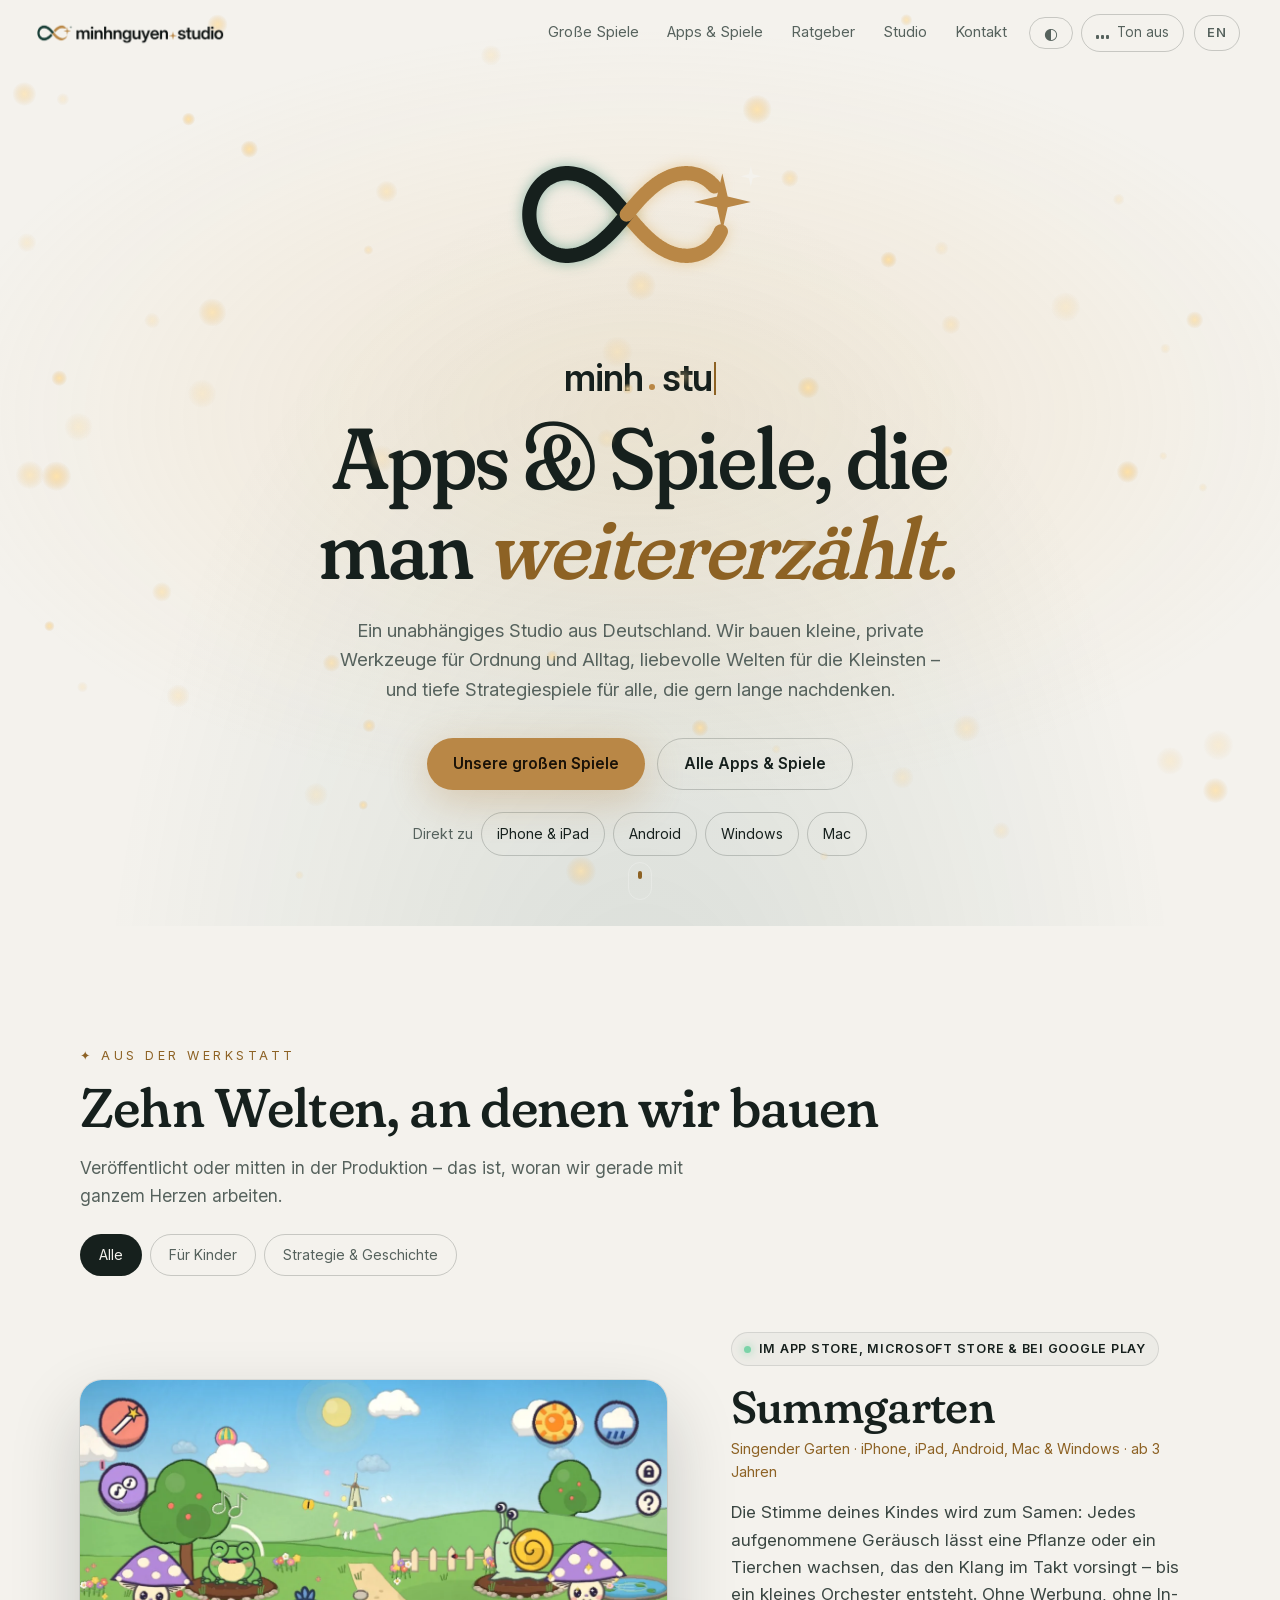
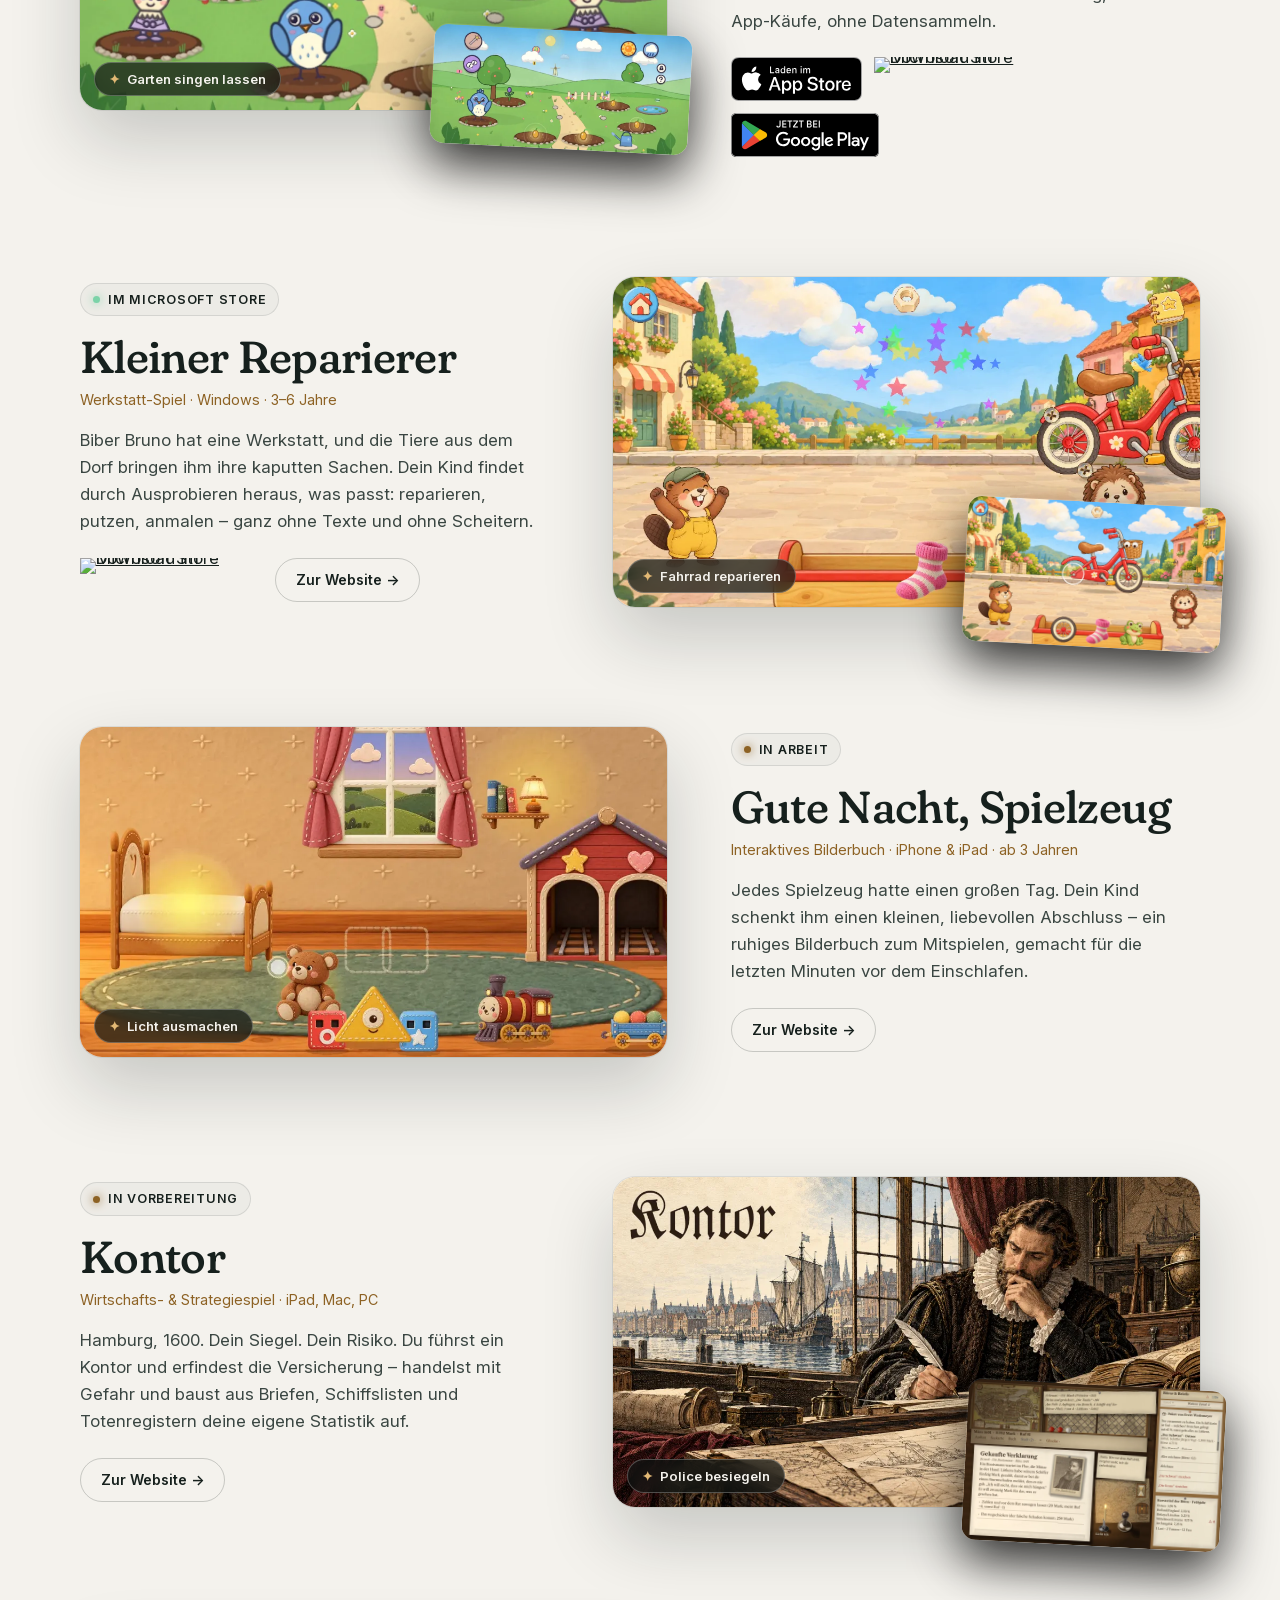
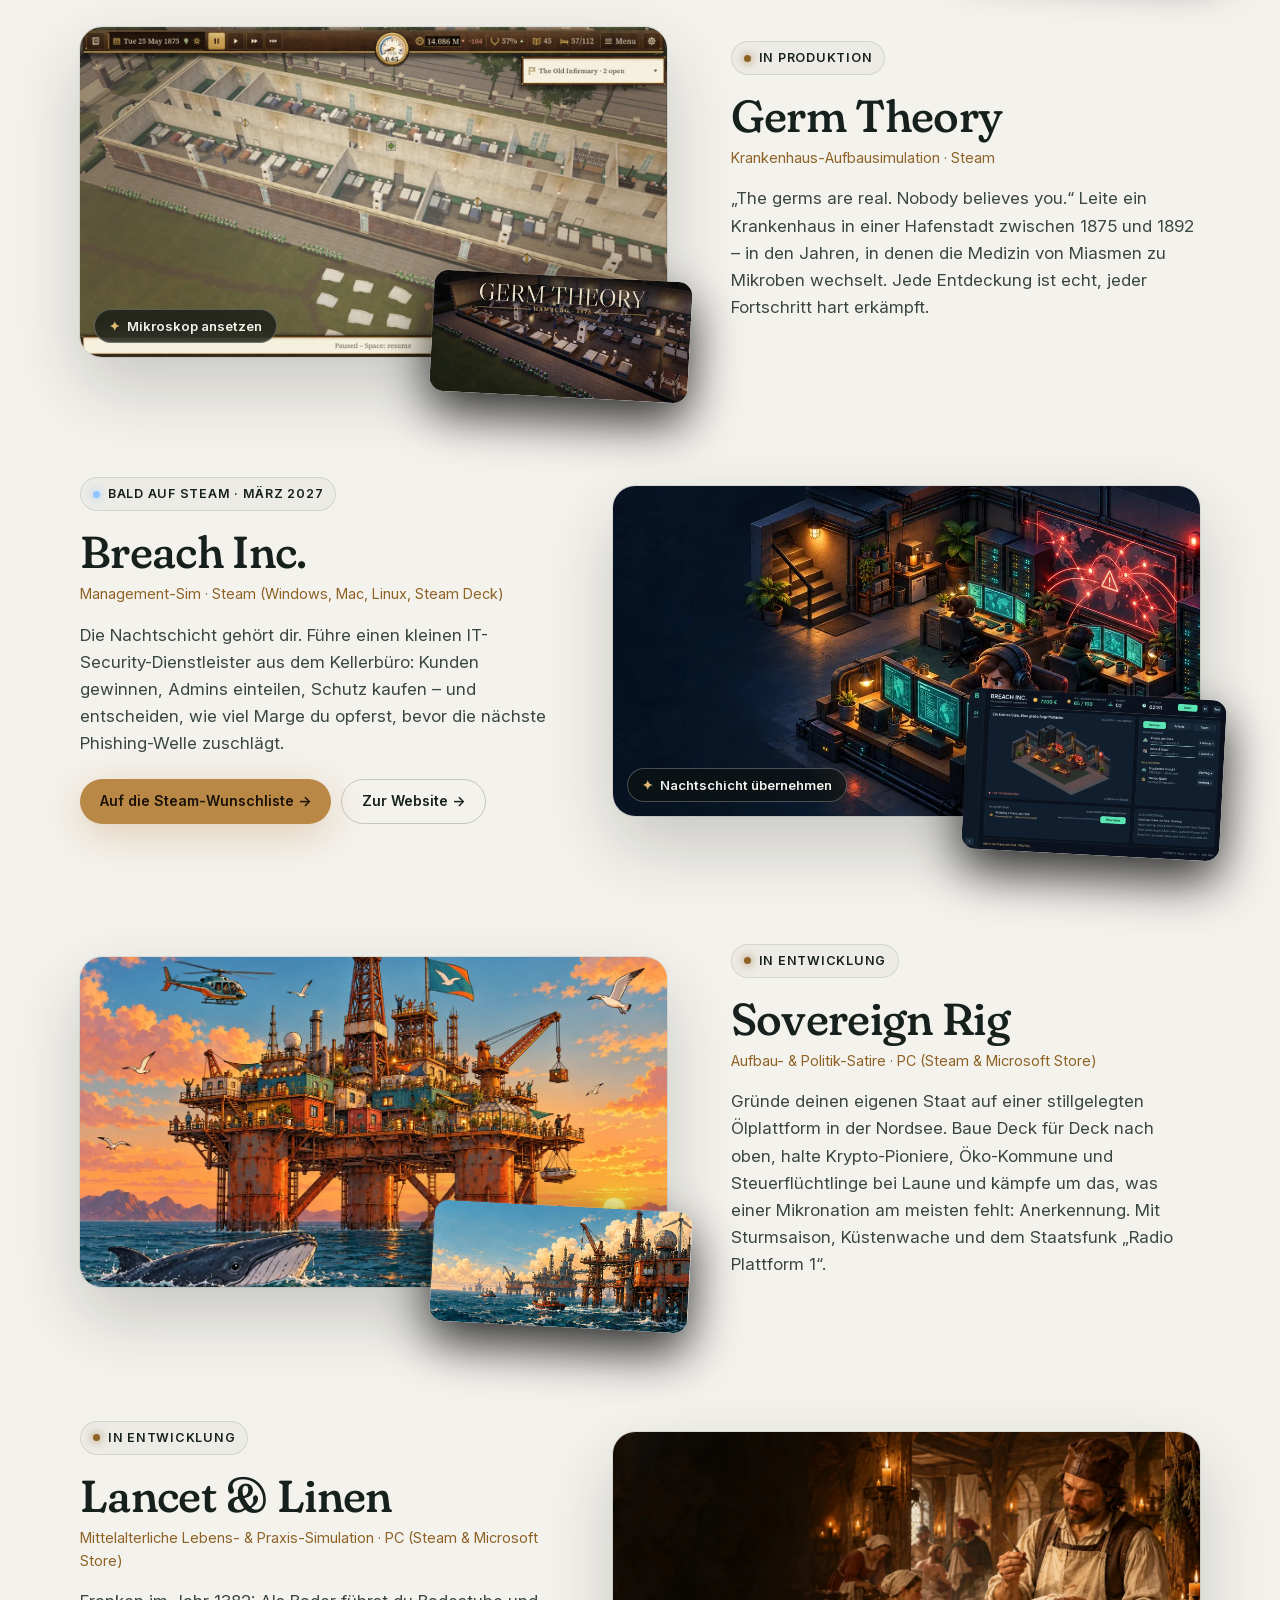
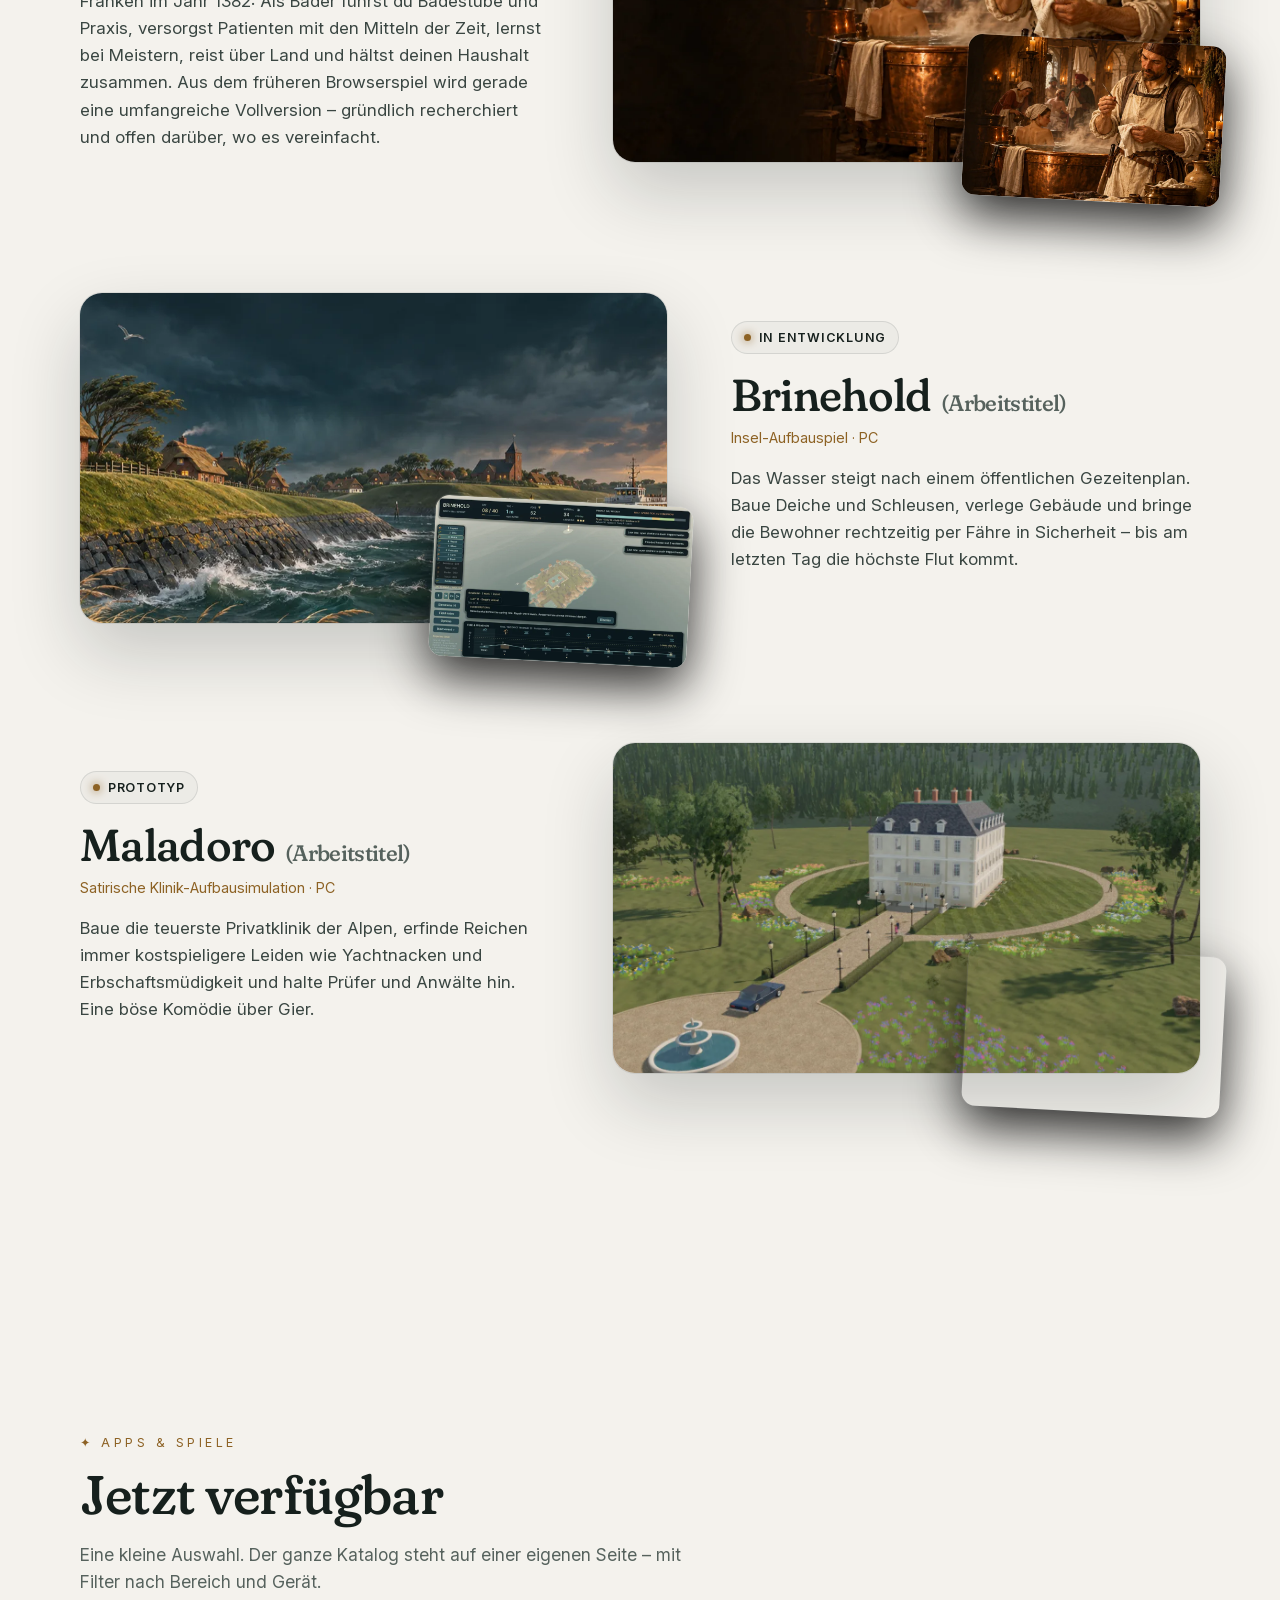
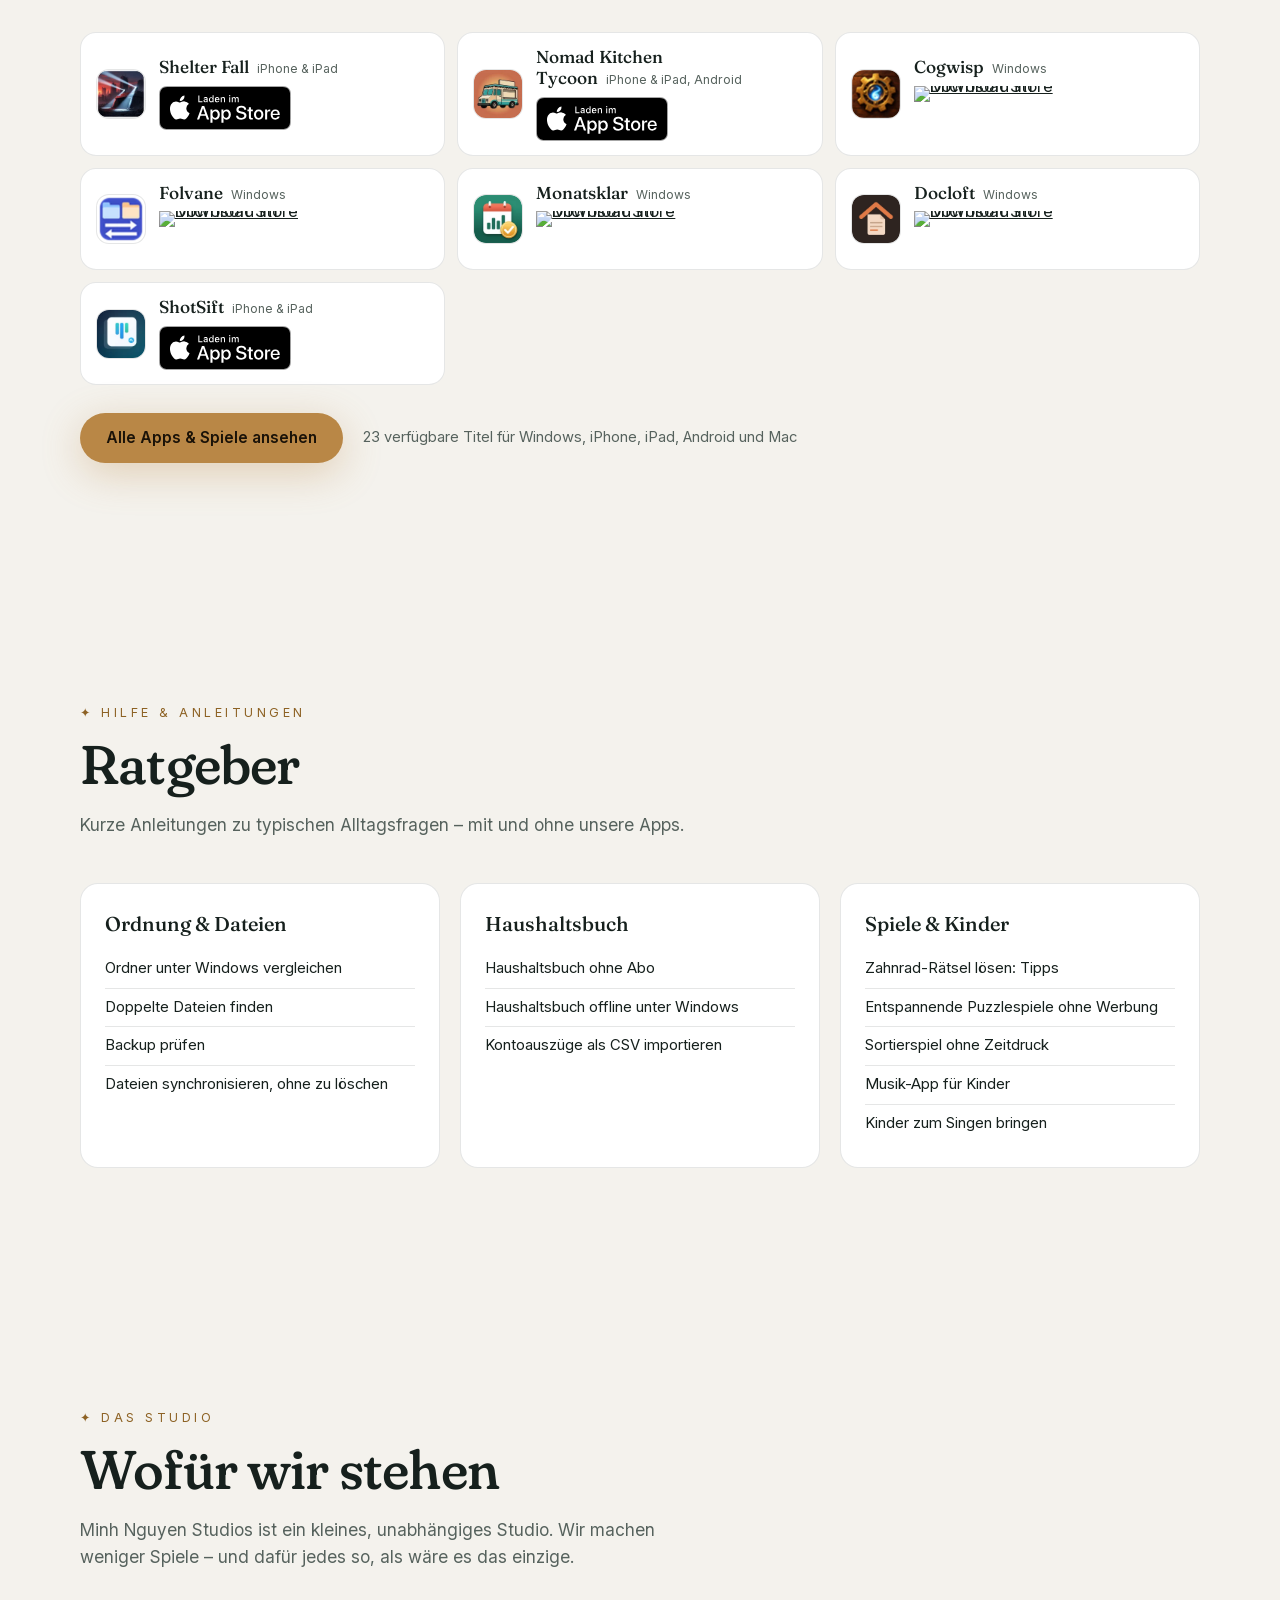
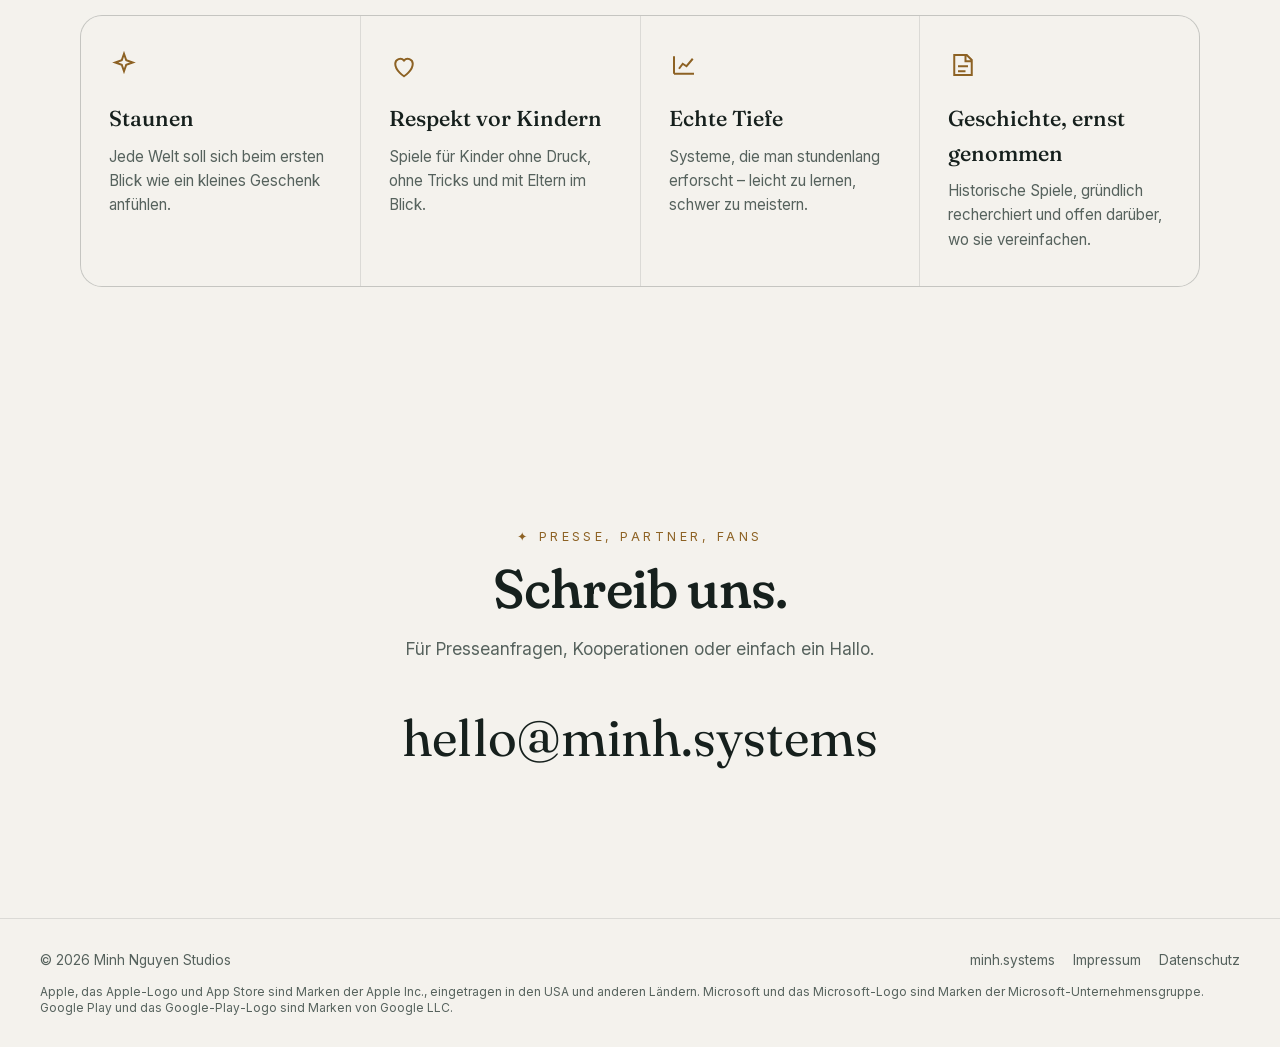
==== commit 716a83c1: "Breach Inc.: bald auf Steam (März 2027), Wunschlisten- und Website-Link" ====
--- a/index.html
+++ b/index.html
@@ -145,10 +145,11 @@
   <article class="feature reveal" data-mood="#2f6fd0" data-moment="breach" data-cat="strat">
     <div class="media"><div class="frame"><img src="img/breach.webp" alt="Breach Inc. – IT-Security-Büro im Keller bei Nacht" loading="lazy" style="object-position:75% 50%"></div><img class="shot2" src="img/breach-shot.webp" alt="" width="900" height="563" decoding="async" loading="lazy"></div>
     <div>
-      <span class="status prod">In Entwicklung</span>
+      <span class="status review">Bald auf Steam · März 2027</span>
       <h3 class="serif">Breach Inc.</h3>
-      <div class="meta">Management-Sim · Mac, PC, iPhone &amp; iPad</div>
+      <div class="meta">Management-Sim · Steam (Windows, Mac, Linux, Steam Deck)</div>
       <p>Die Nachtschicht gehört dir. Führe einen kleinen IT-Security-Dienstleister aus dem Kellerbüro: Kunden gewinnen, Admins einteilen, Schutz kaufen – und entscheiden, wie viel Marge du opferst, bevor die nächste Phishing-Welle zuschlägt.</p>
+      <div class="links"><a class="btn primary" href="https://store.steampowered.com/app/5625030/" target="_blank" rel="noopener">Auf die Steam-Wunschliste →</a><a class="btn ghost" href="https://minh.systems/BreachInc/" target="_blank" rel="noopener">Zur Website →</a></div>
     </div>
   </article>
   <article class="feature reveal" data-mood="#d8643a" data-cat="strat">
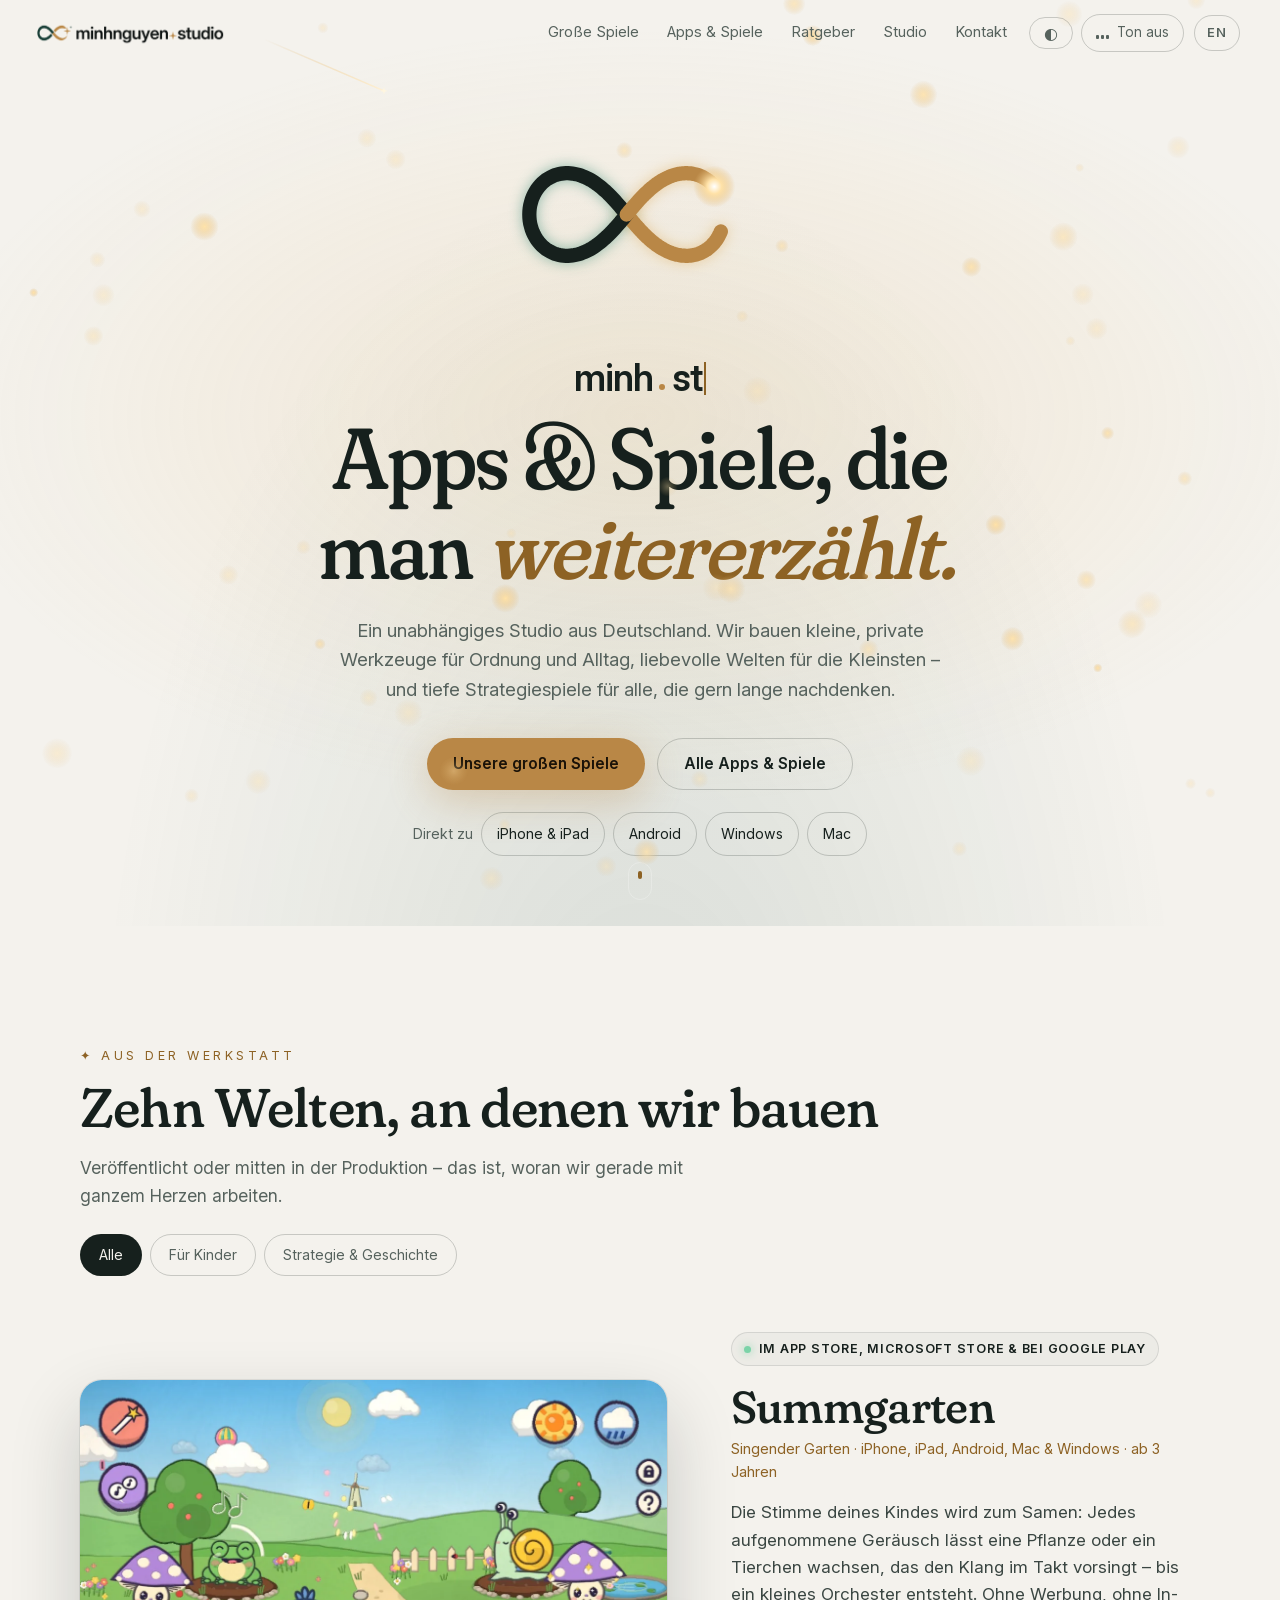
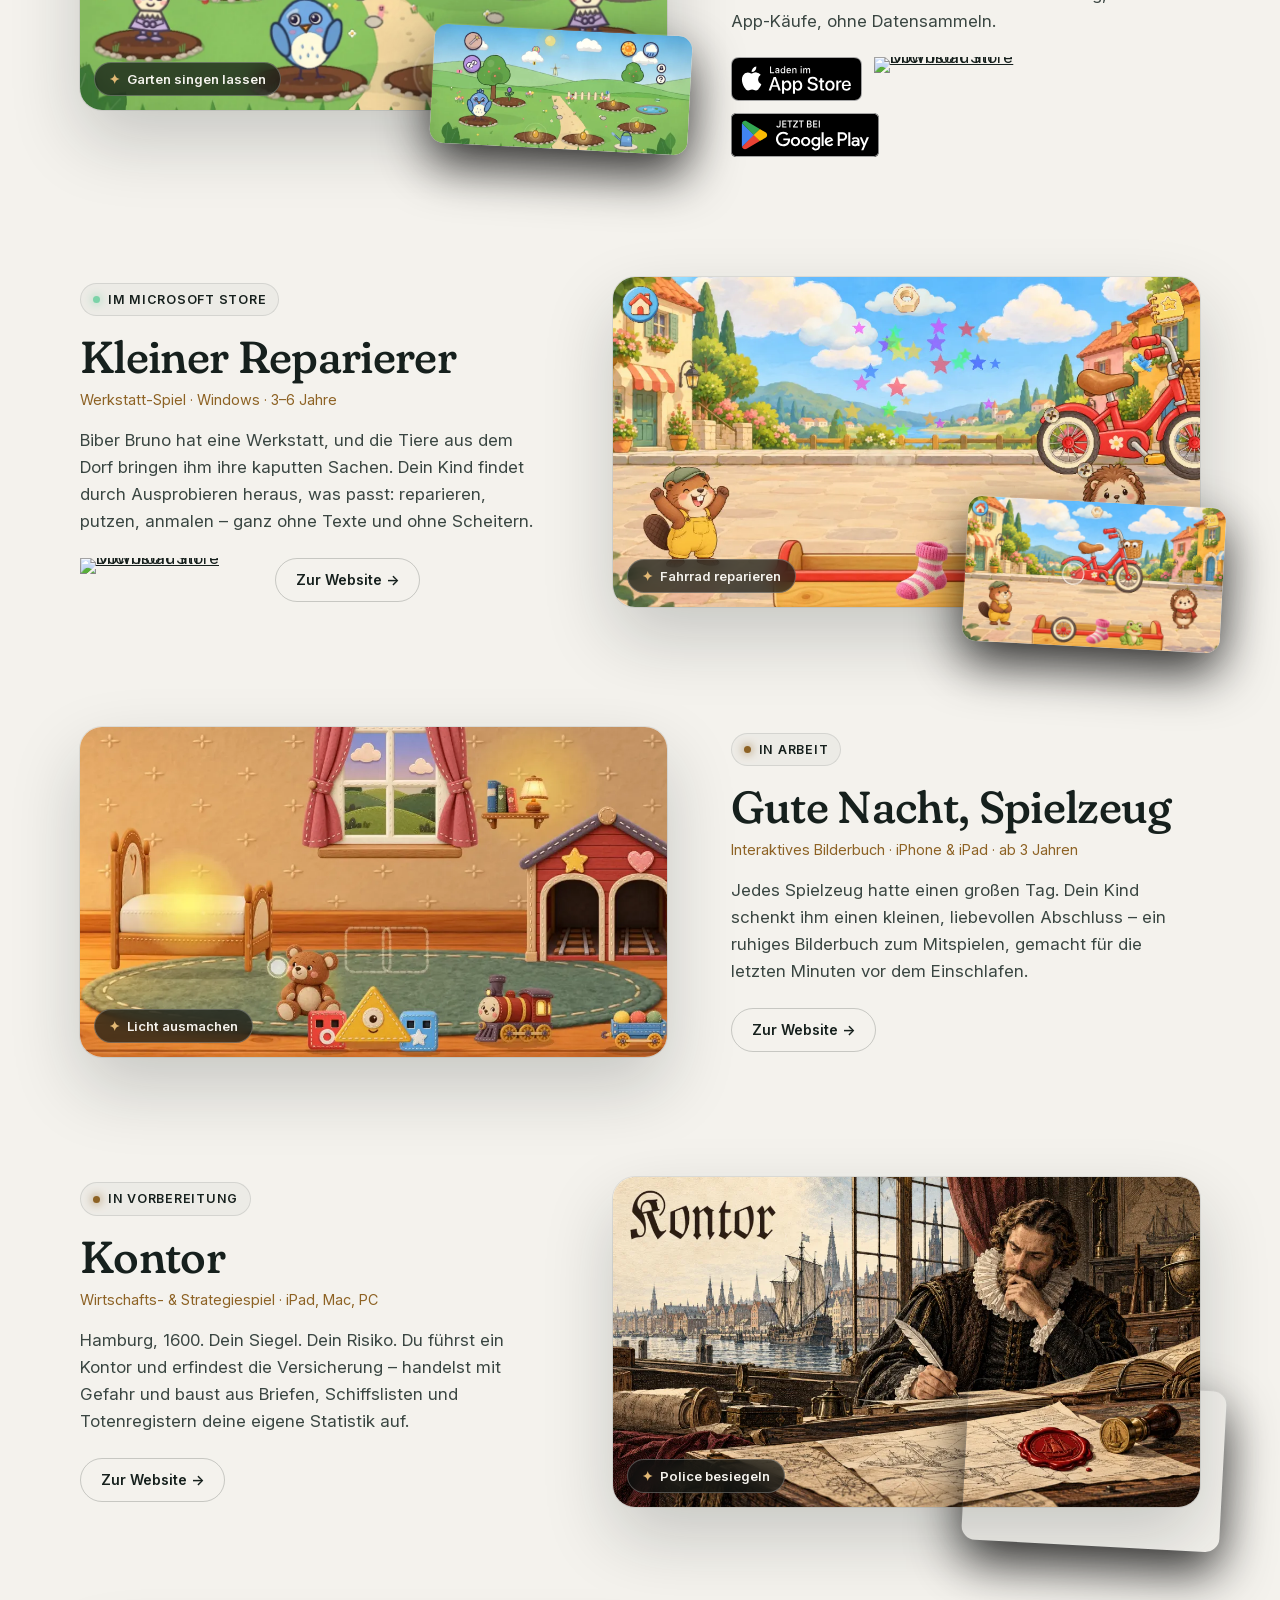
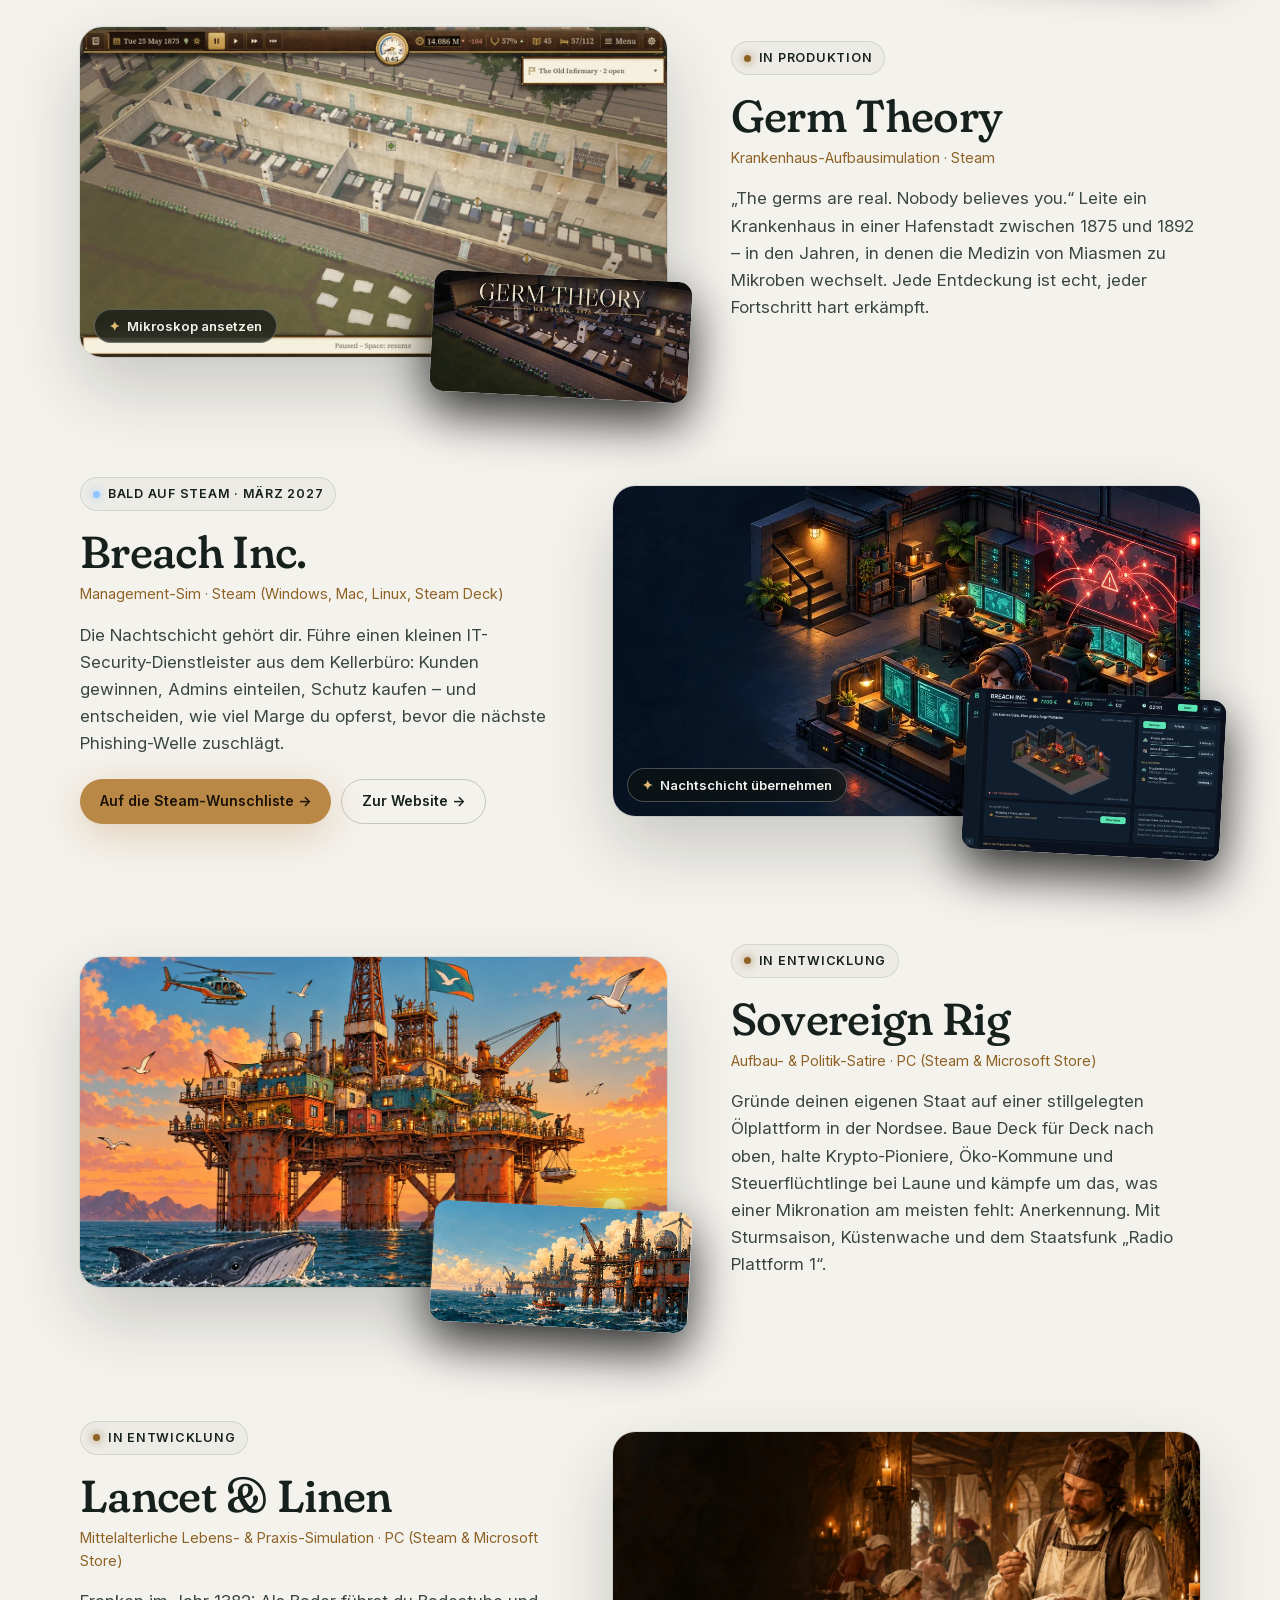
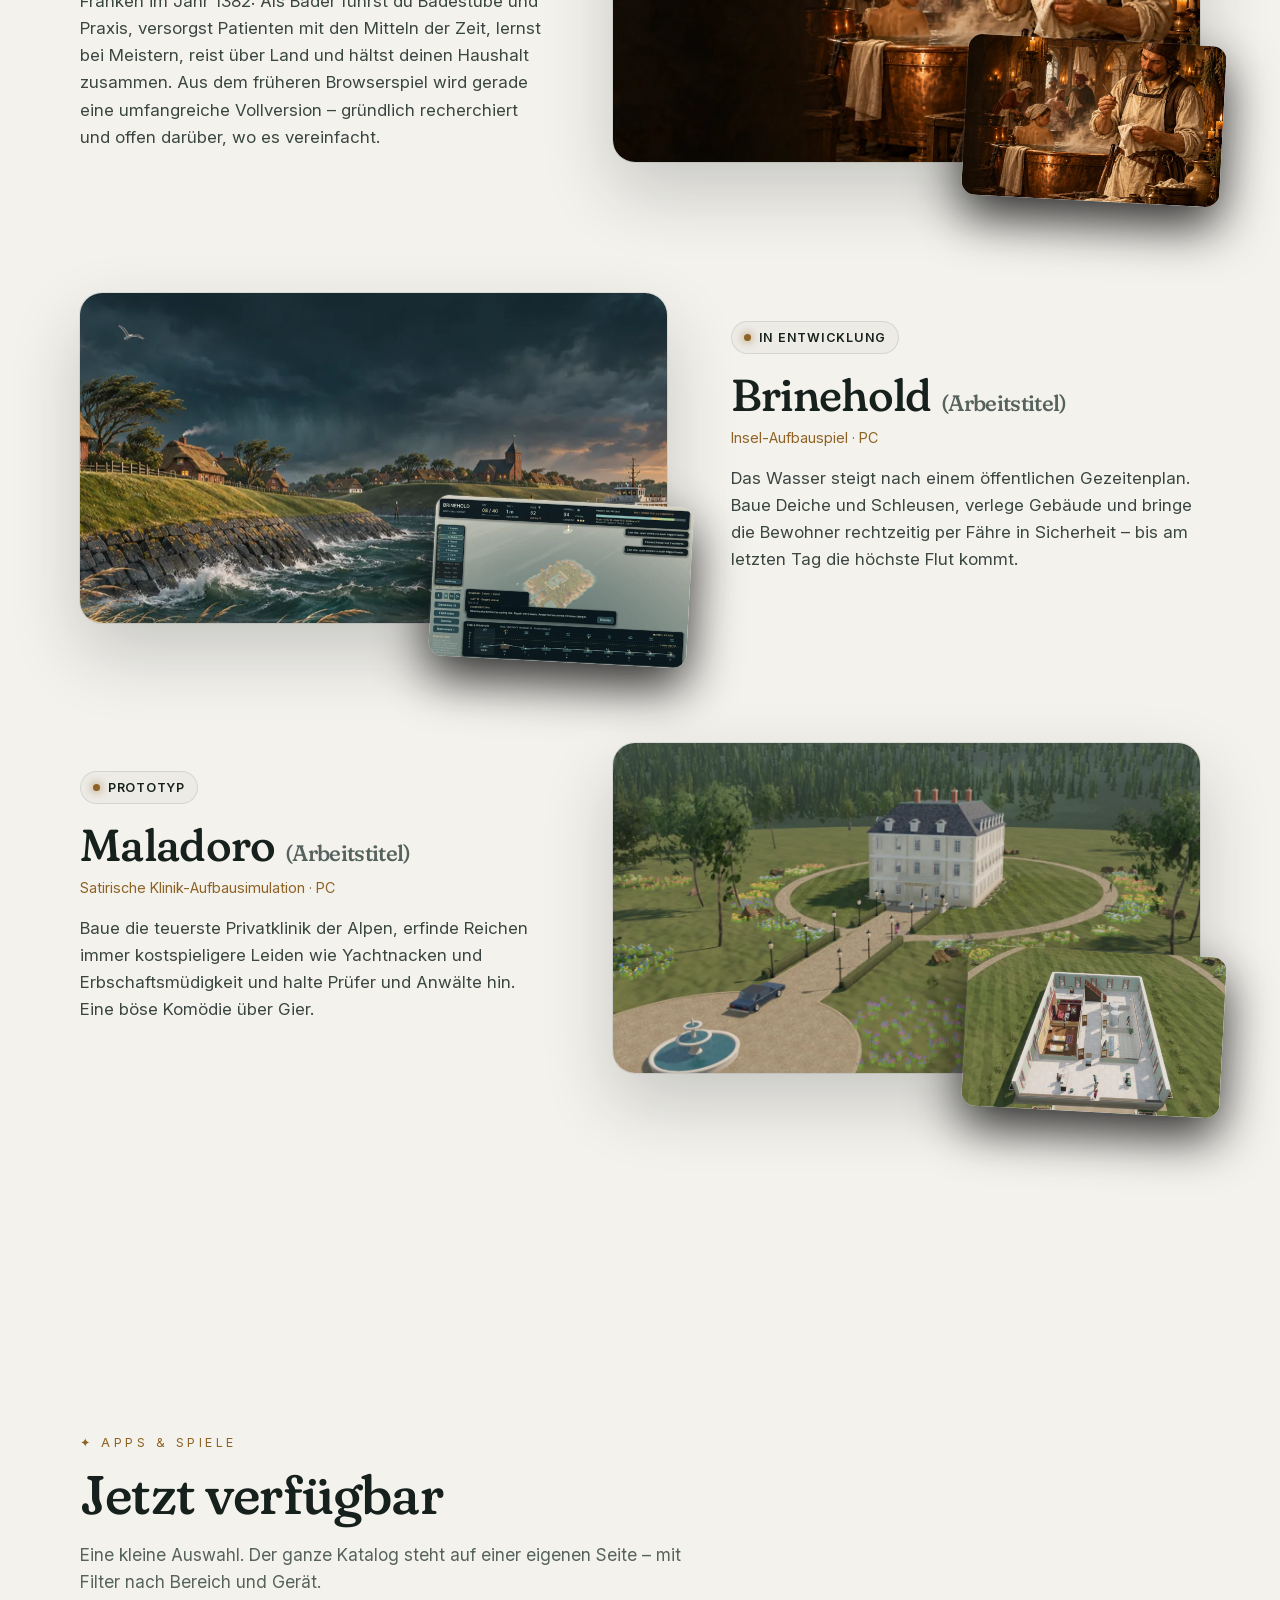
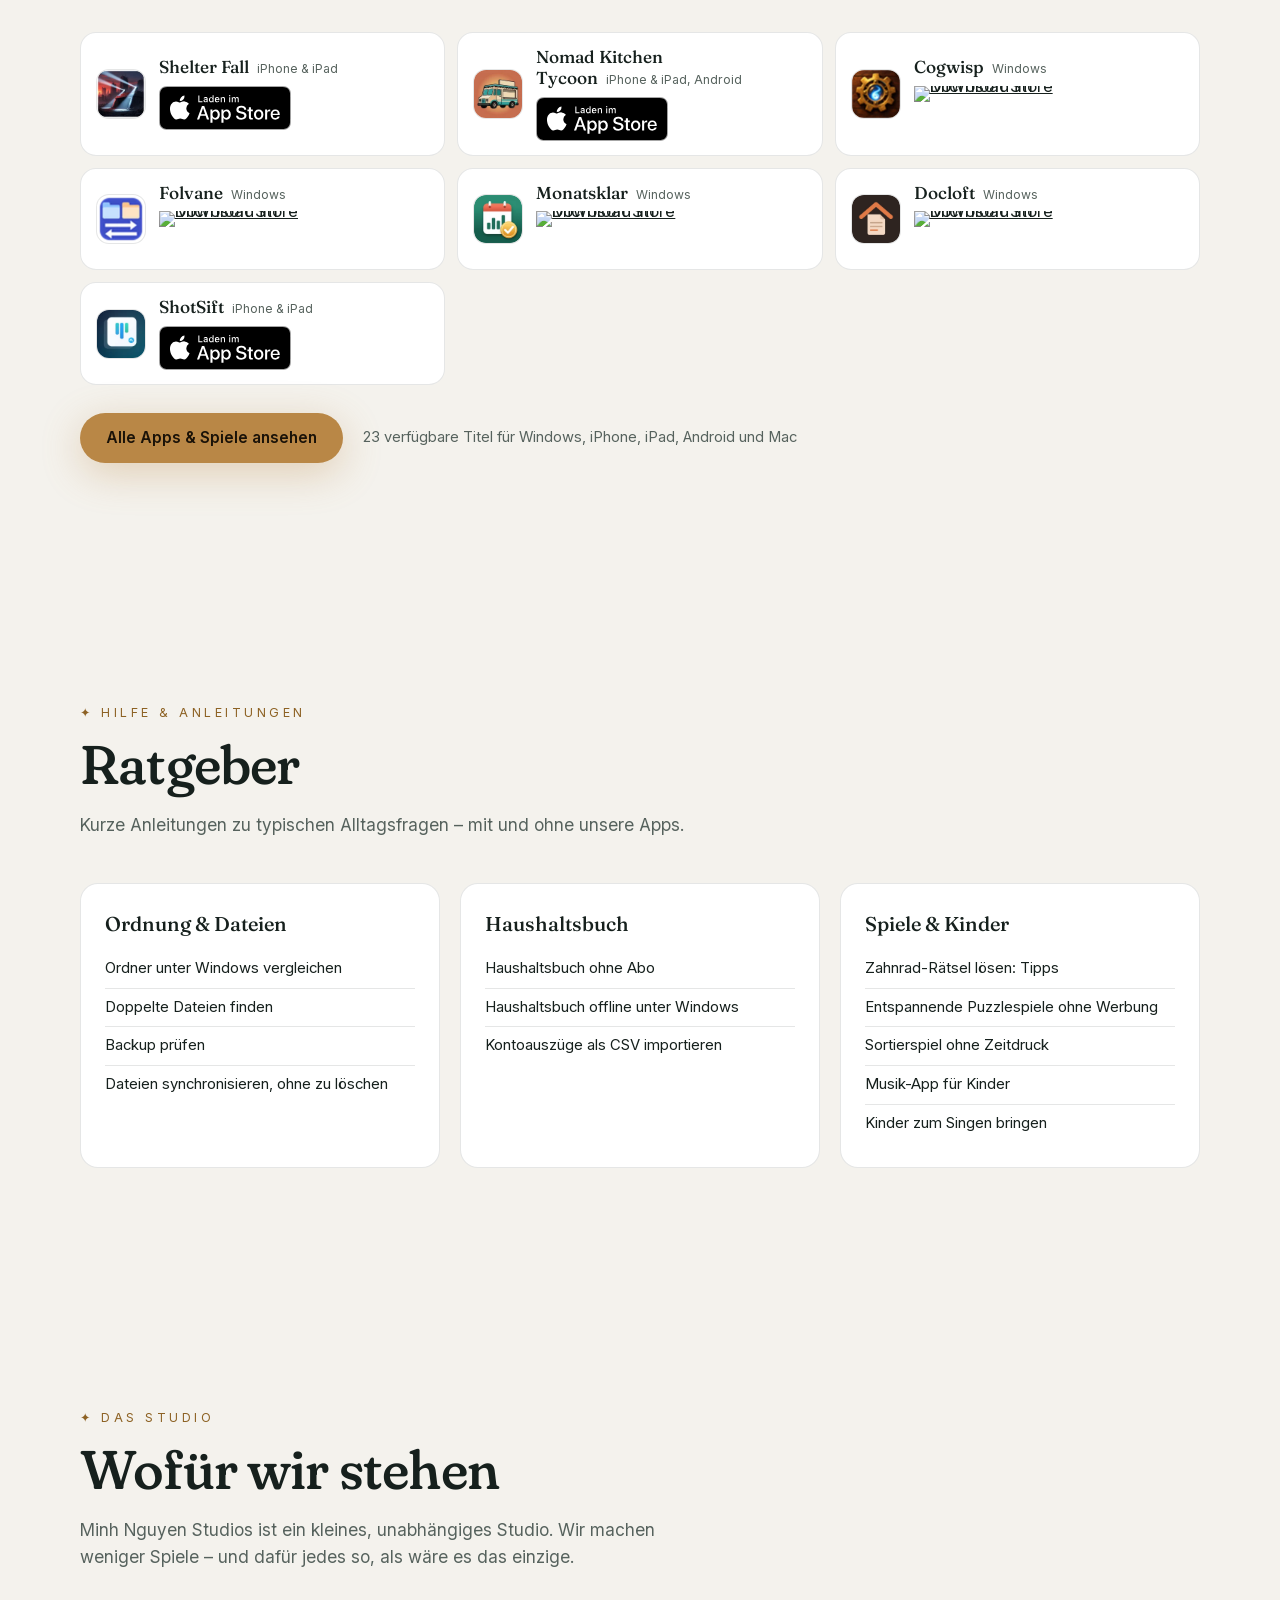
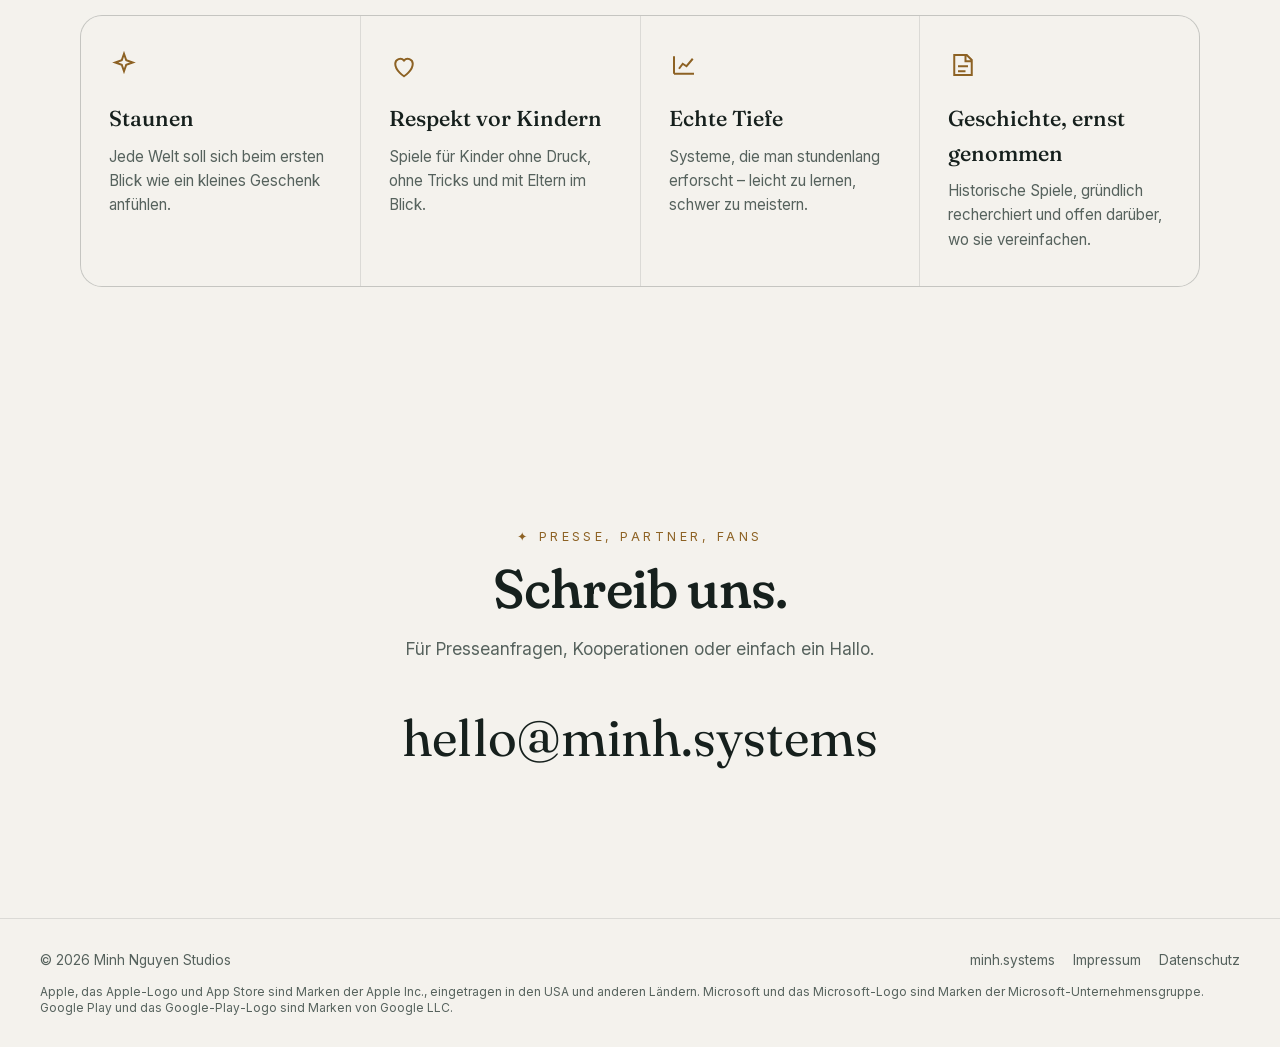
==== commit 3d3f8017: "GoatCounter-Besucherzähler einbinden" ====
--- a/index.html
+++ b/index.html
@@ -451,5 +451,6 @@
   items.forEach(i=>o.observe(i));addEventListener('scroll',()=>{calm=isCalm()},{passive:true});
   document.querySelectorAll('#wf .chip').forEach(c=>c.addEventListener('click',()=>setTimeout(apply,50)))})();
 </script>
+<script data-goatcounter="https://minhsystems.goatcounter.com/count" async src="https://gc.zgo.at/count.js"></script>
 </body>
 </html>
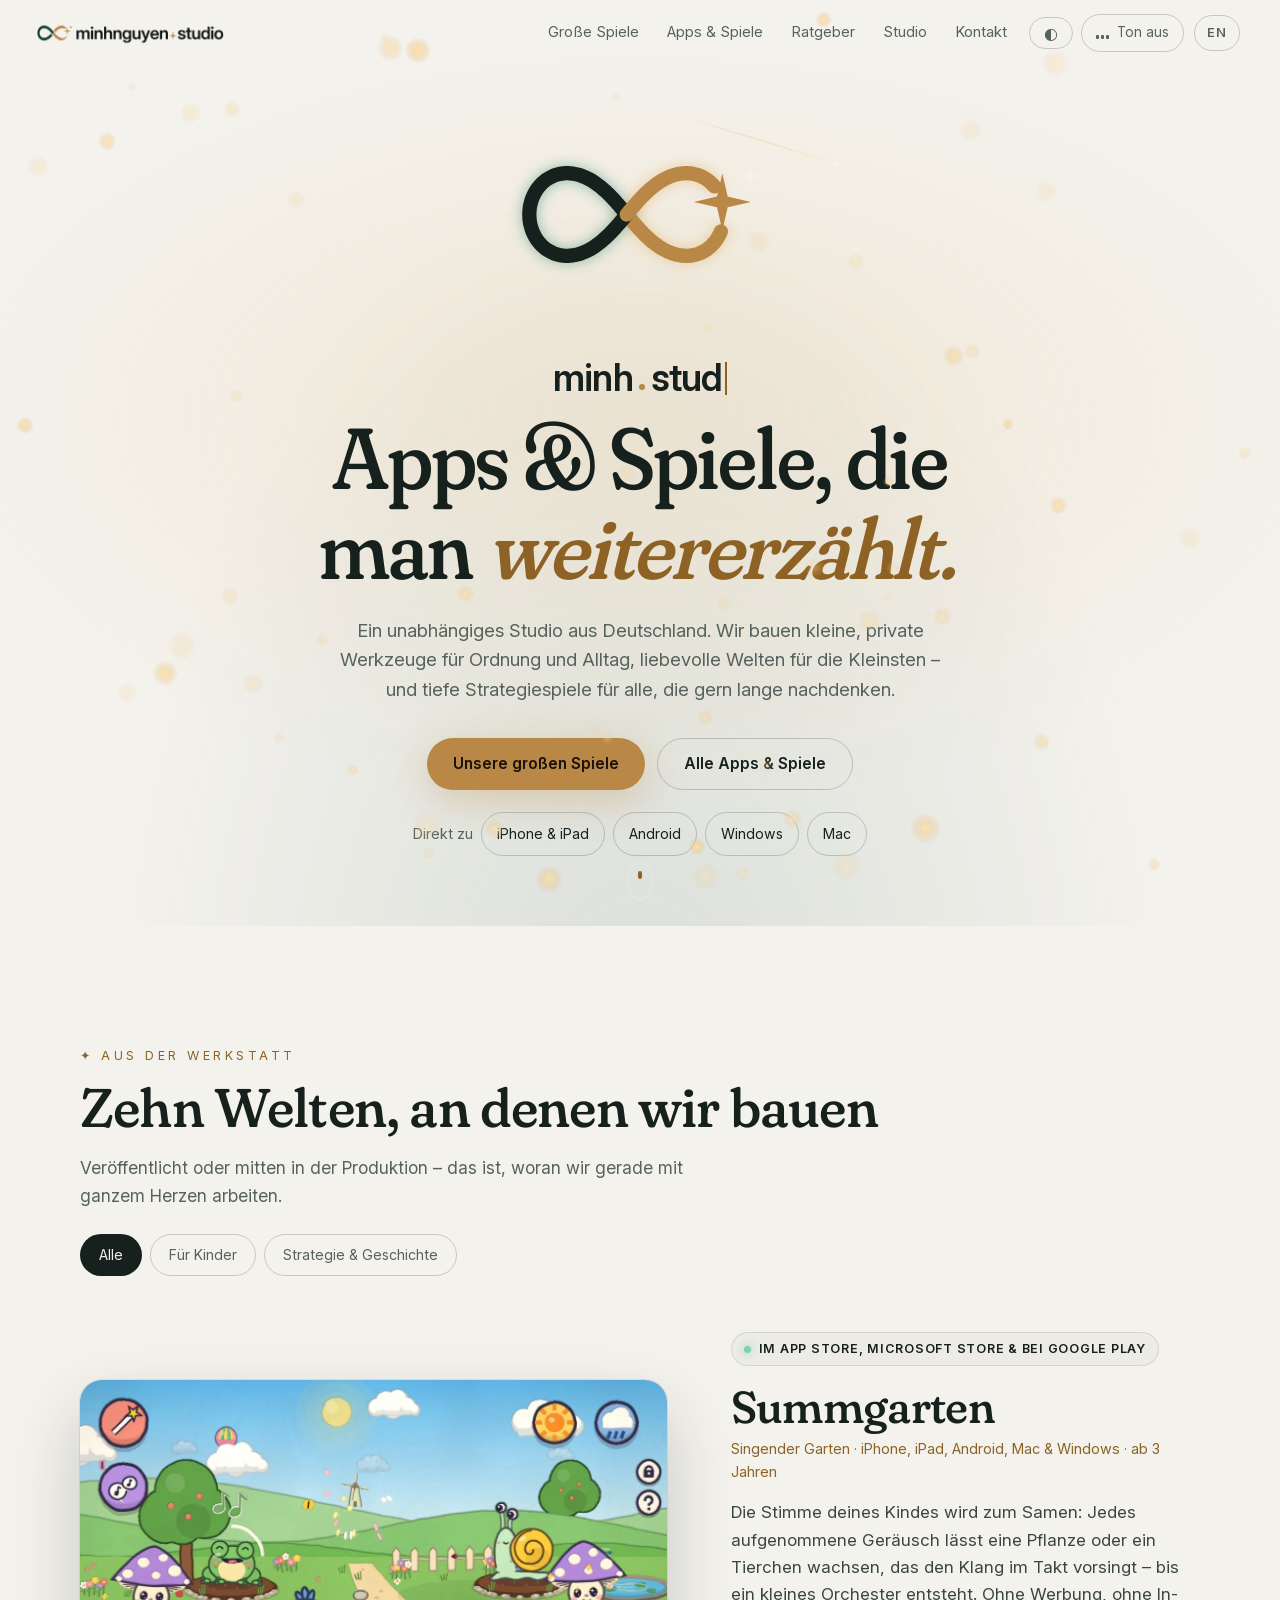
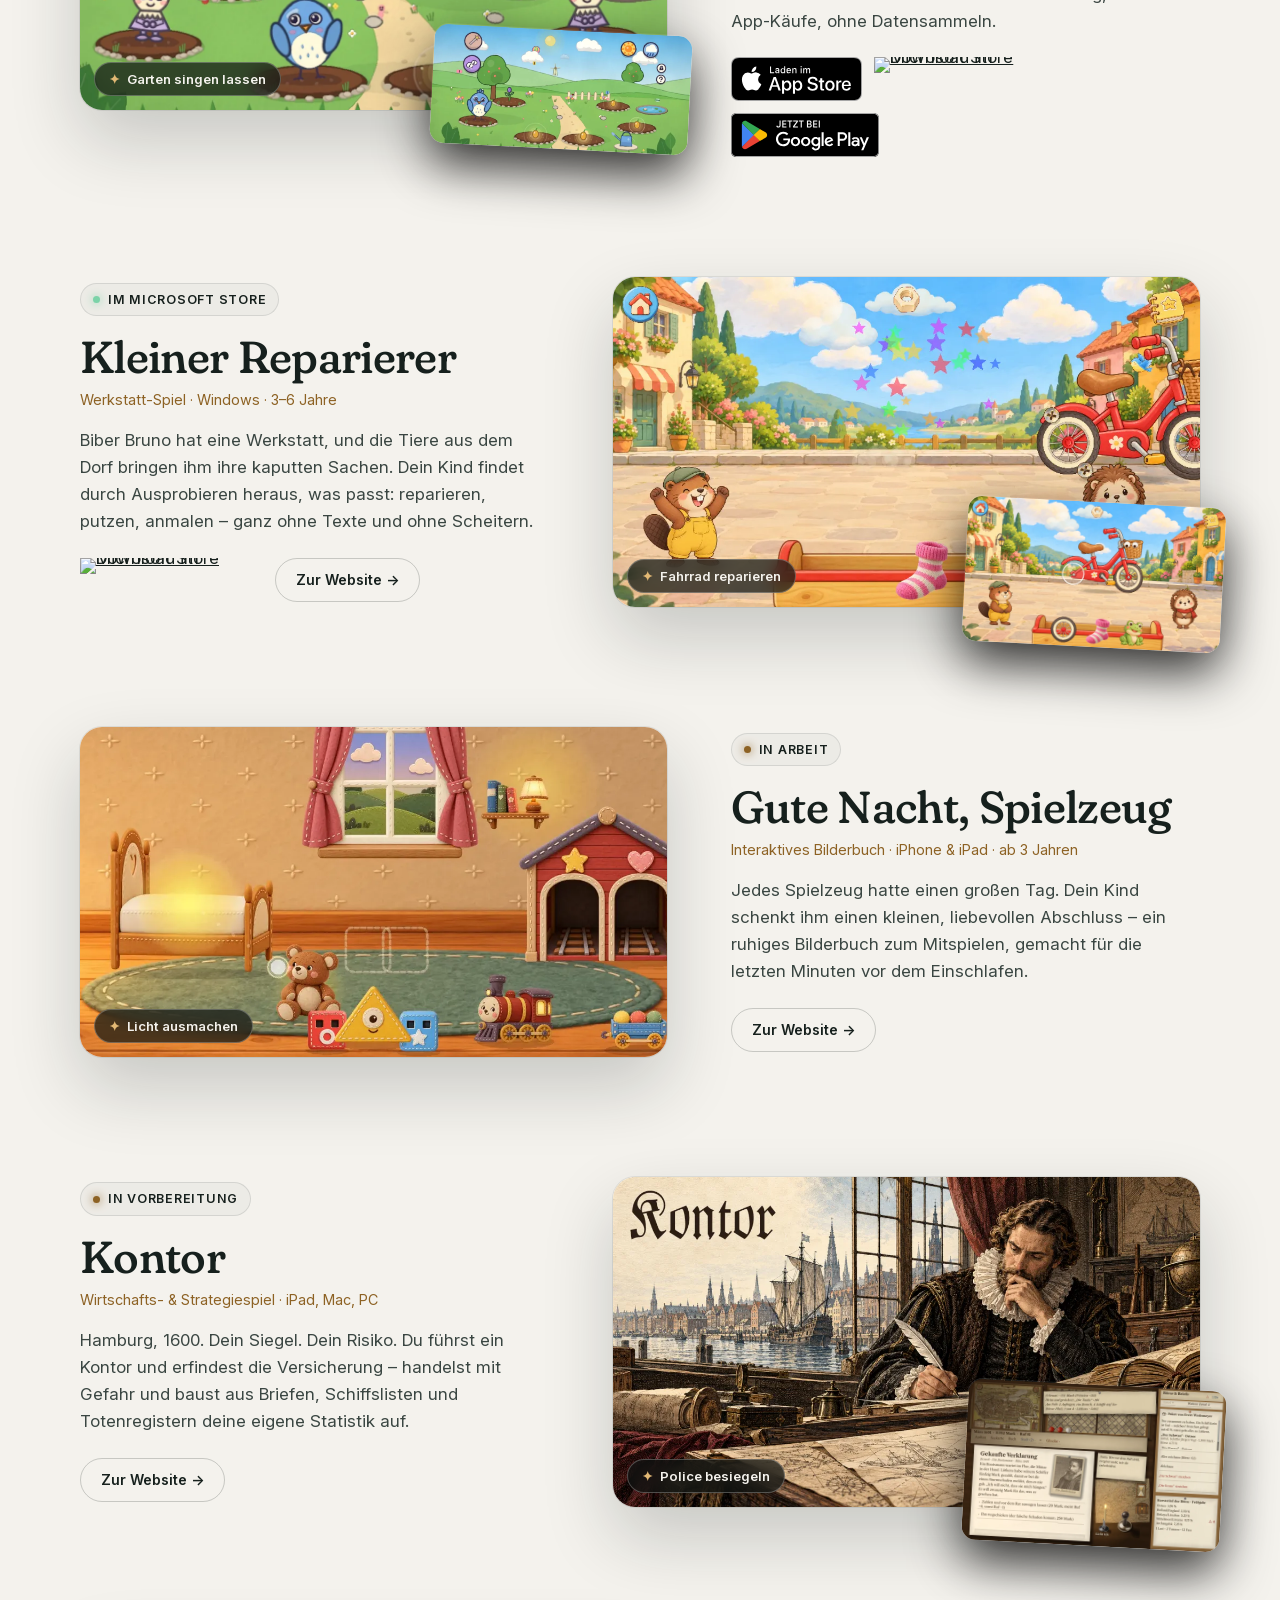
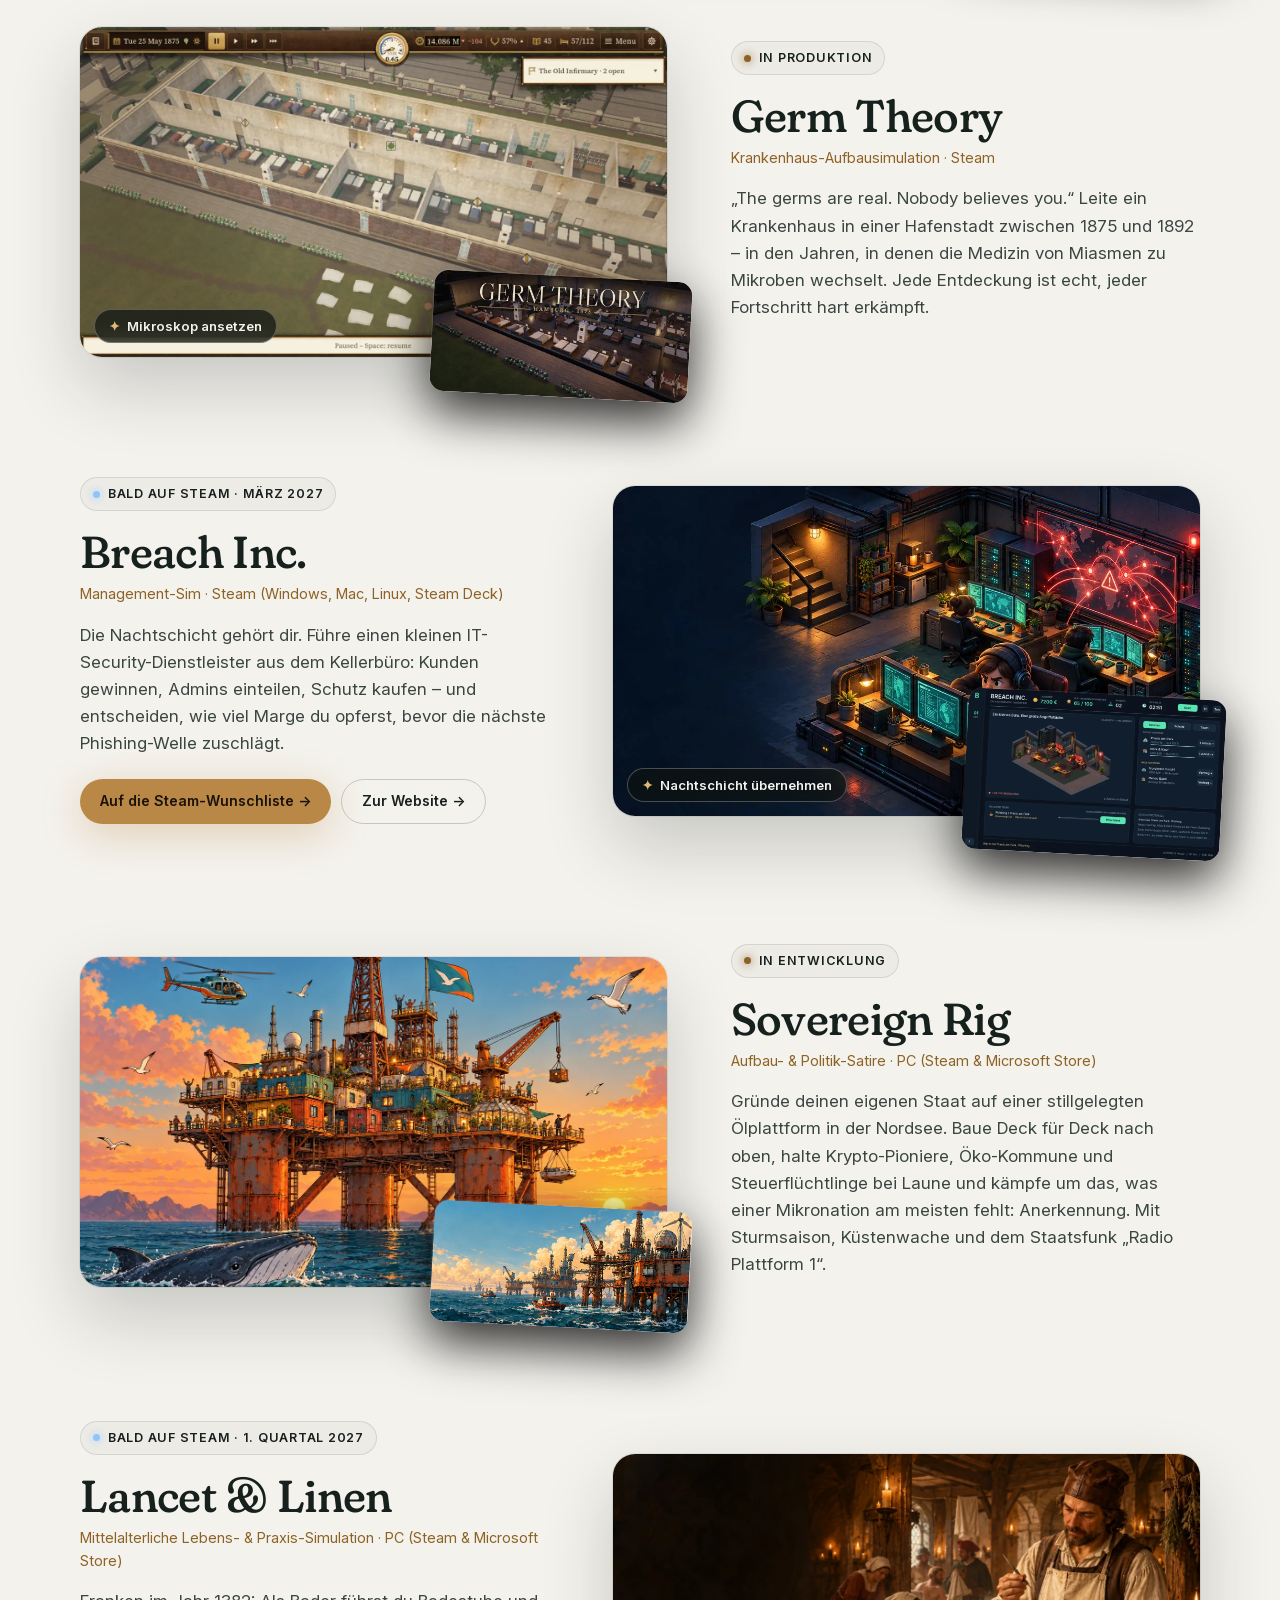
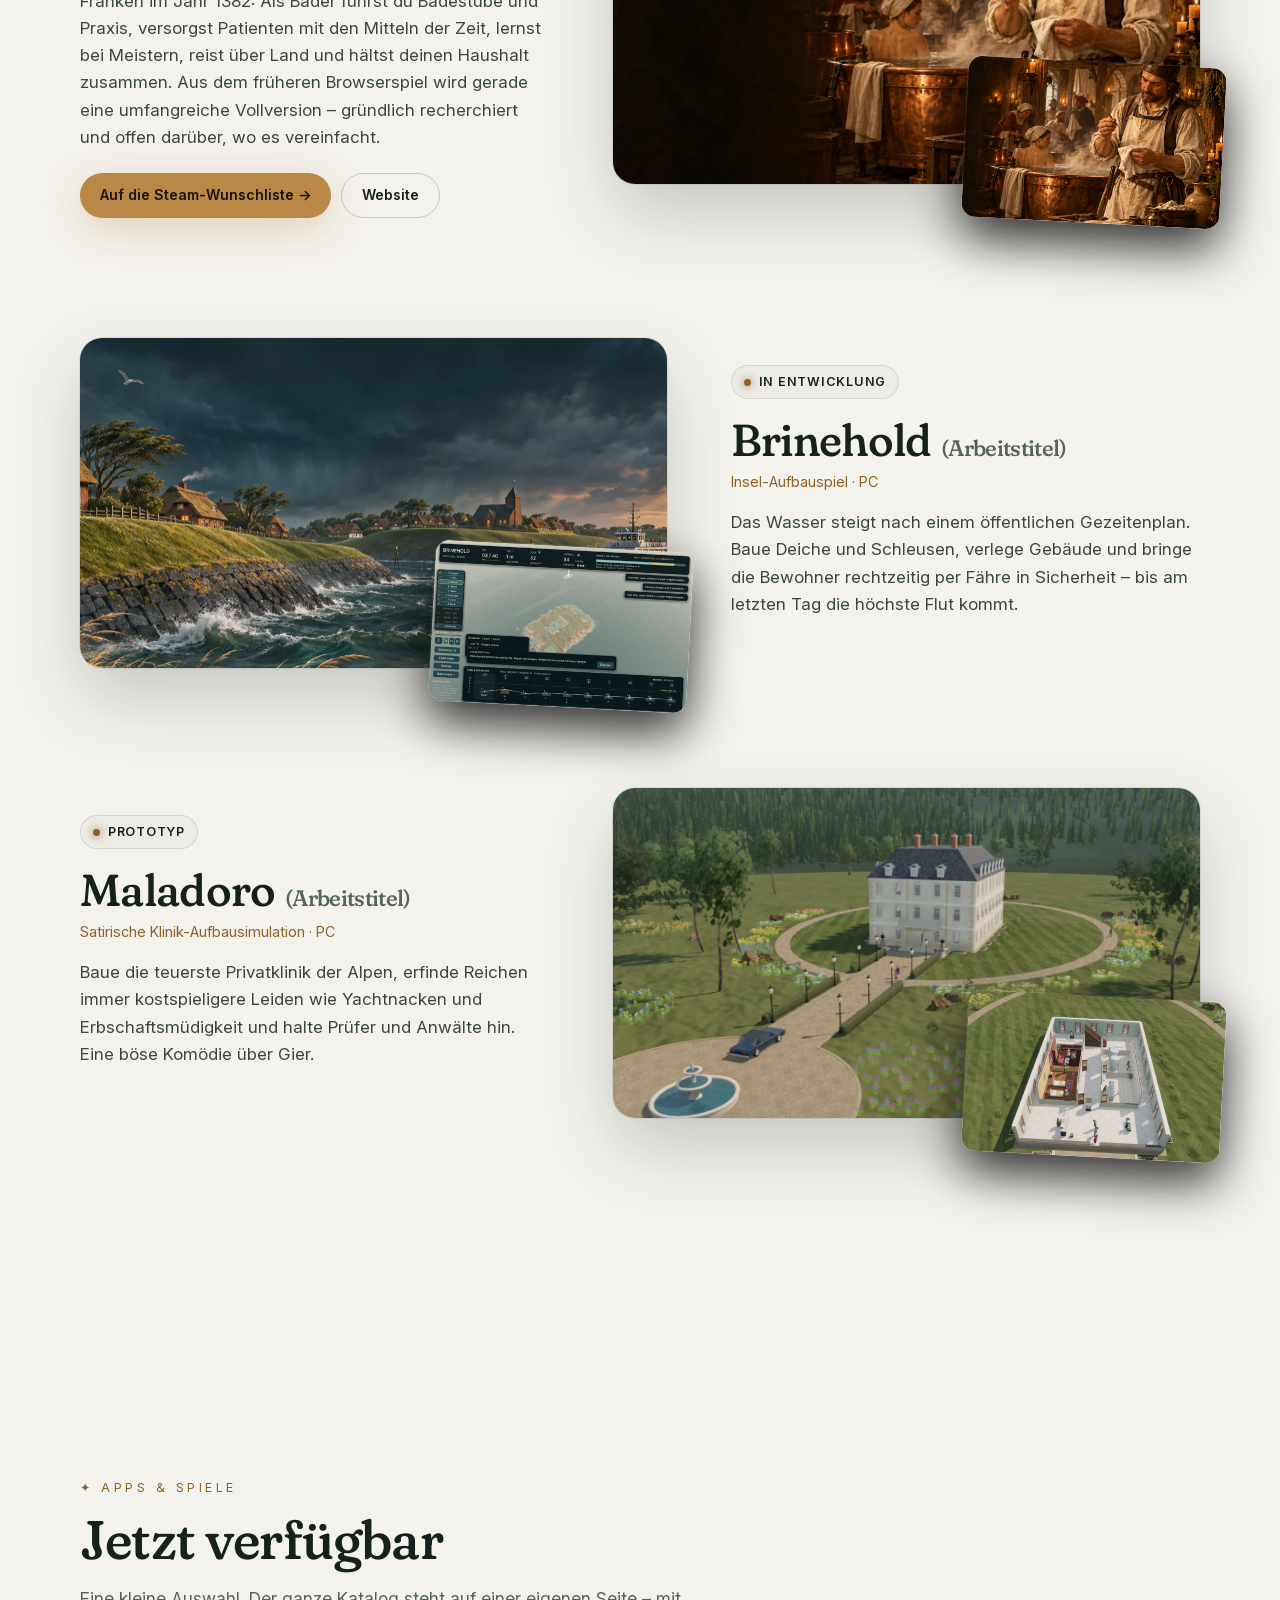
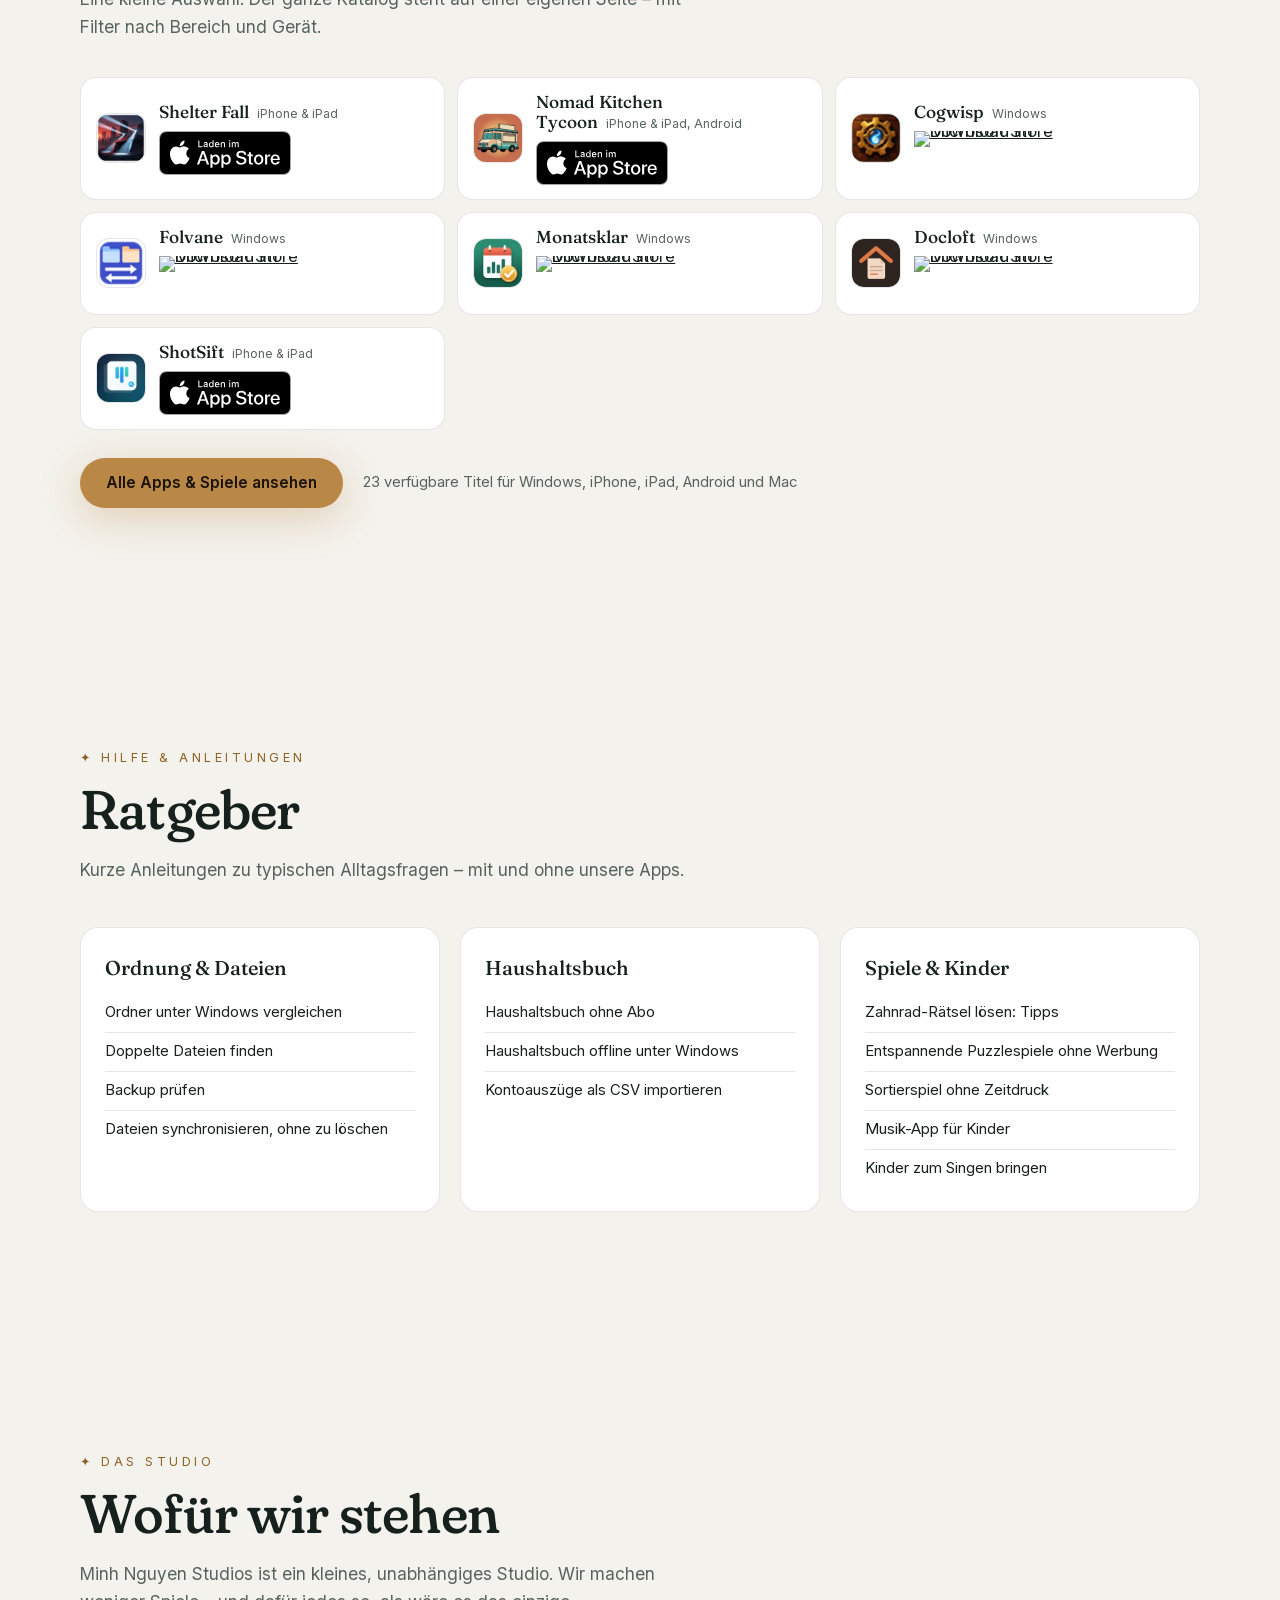
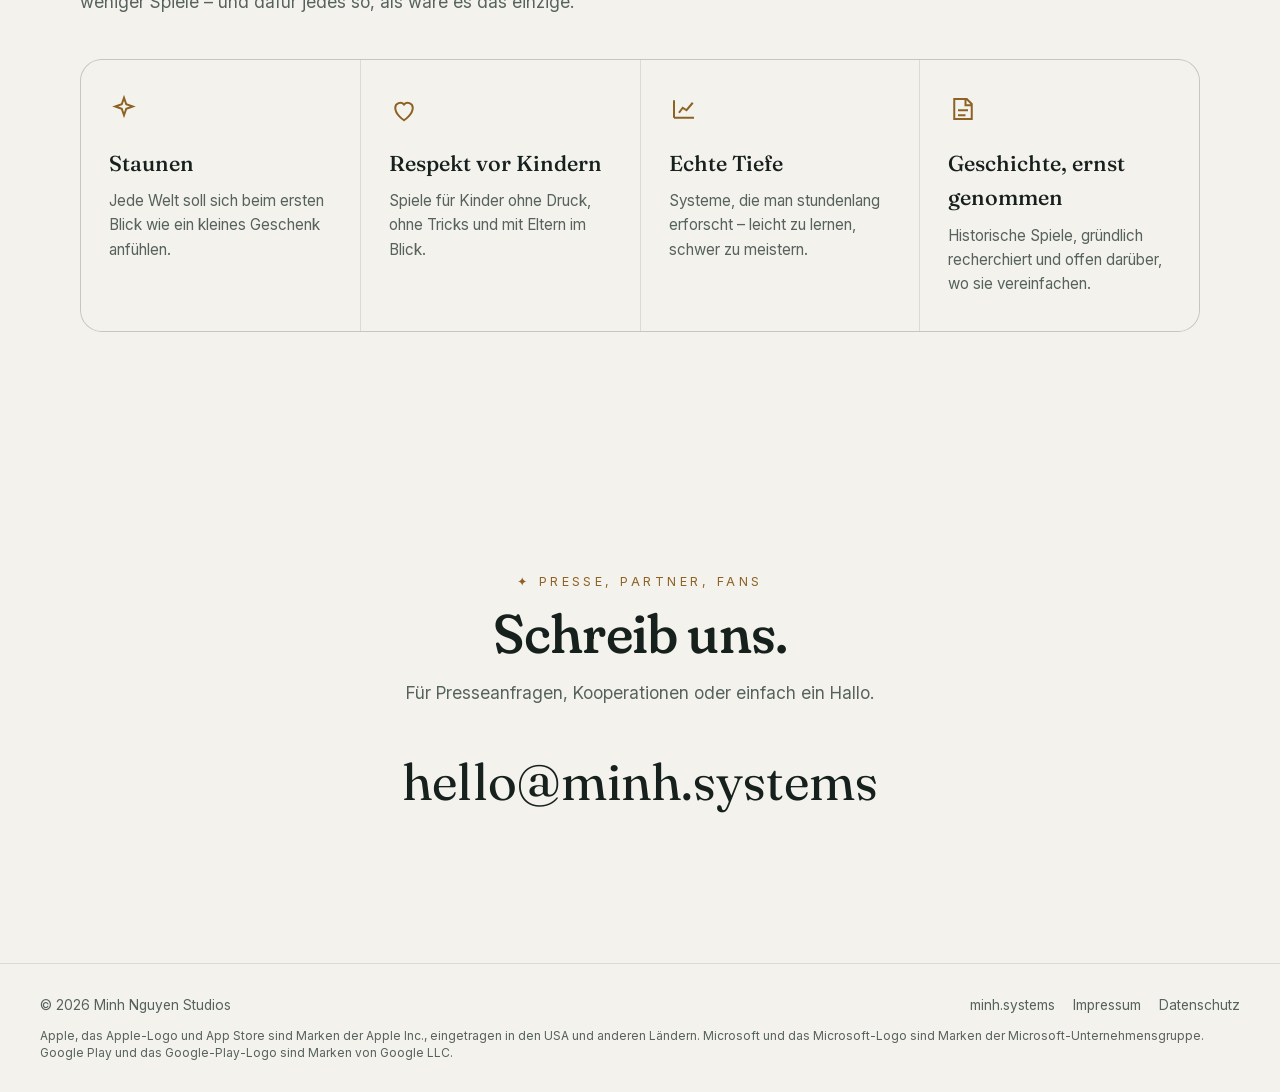
==== commit a4115921: "Lancet & Linen: Steam-Wunschlisten-Link" ====
--- a/index.html
+++ b/index.html
@@ -165,10 +165,11 @@
   <article class="feature reveal" data-mood="#a8452f" data-cat="strat">
     <div class="media"><div class="frame"><img src="img/lancetlinen-hero.webp" alt="Lancet &amp; Linen – ein Bader in seiner Badestube im Jahr 1382" loading="lazy" style="object-position:70% 50%"></div><img class="shot2" src="img/lancetlinen.webp" alt="" width="960" height="600" decoding="async" loading="lazy"></div>
     <div>
-      <span class="status prod">In Entwicklung</span>
+      <span class="status review">Bald auf Steam · 1. Quartal 2027</span>
       <h3 class="serif">Lancet &amp; Linen</h3>
       <div class="meta">Mittelalterliche Lebens- &amp; Praxis-Simulation · PC (Steam &amp; Microsoft Store)</div>
       <p>Franken im Jahr 1382: Als Bader führst du Badestube und Praxis, versorgst Patienten mit den Mitteln der Zeit, lernst bei Meistern, reist über Land und hältst deinen Haushalt zusammen. Aus dem früheren Browserspiel wird gerade eine umfangreiche Vollversion – gründlich recherchiert und offen darüber, wo es vereinfacht.</p>
+      <div class="links"><a class="btn primary" href="https://store.steampowered.com/app/5631050/" target="_blank" rel="noopener">Auf die Steam-Wunschliste →</a><a class="btn ghost" href="https://minh.systems/lancetlinengame/?lang=de" target="_blank" rel="noopener">Website</a></div>
     </div>
   </article>
 
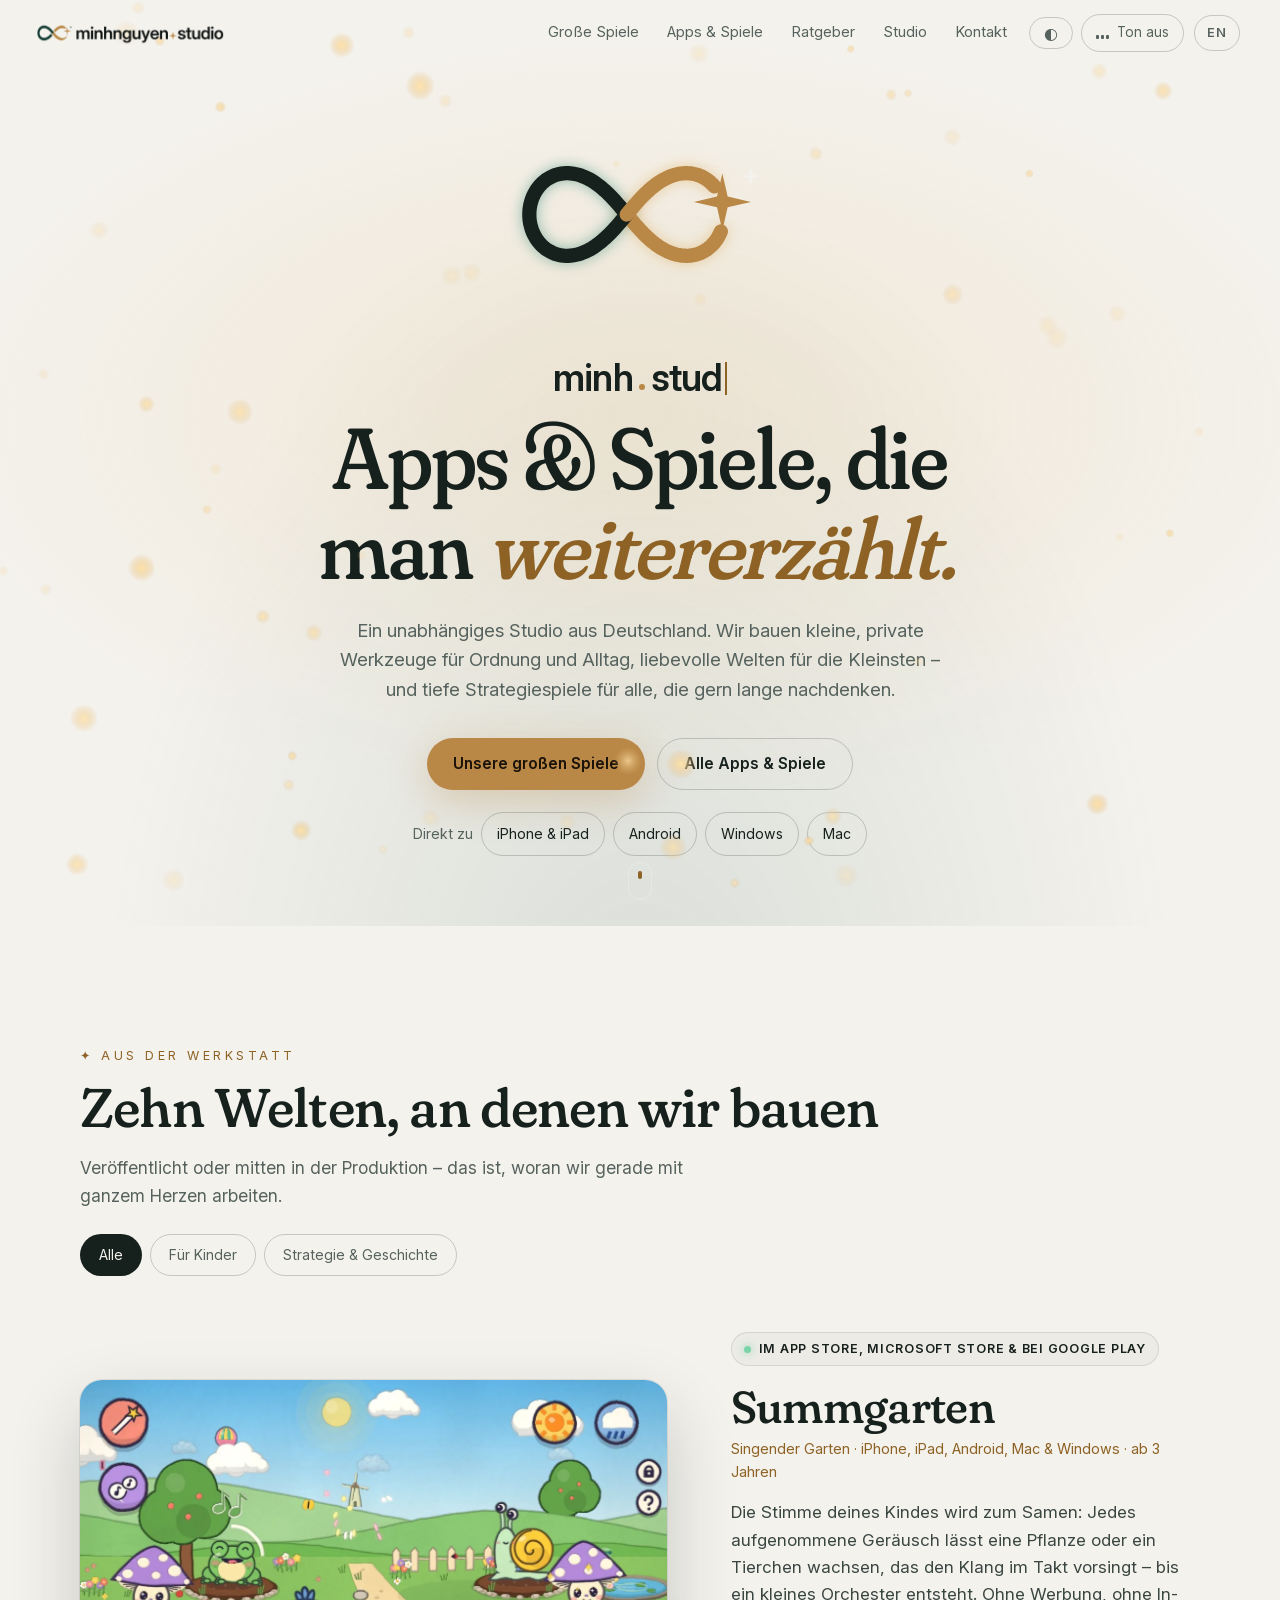
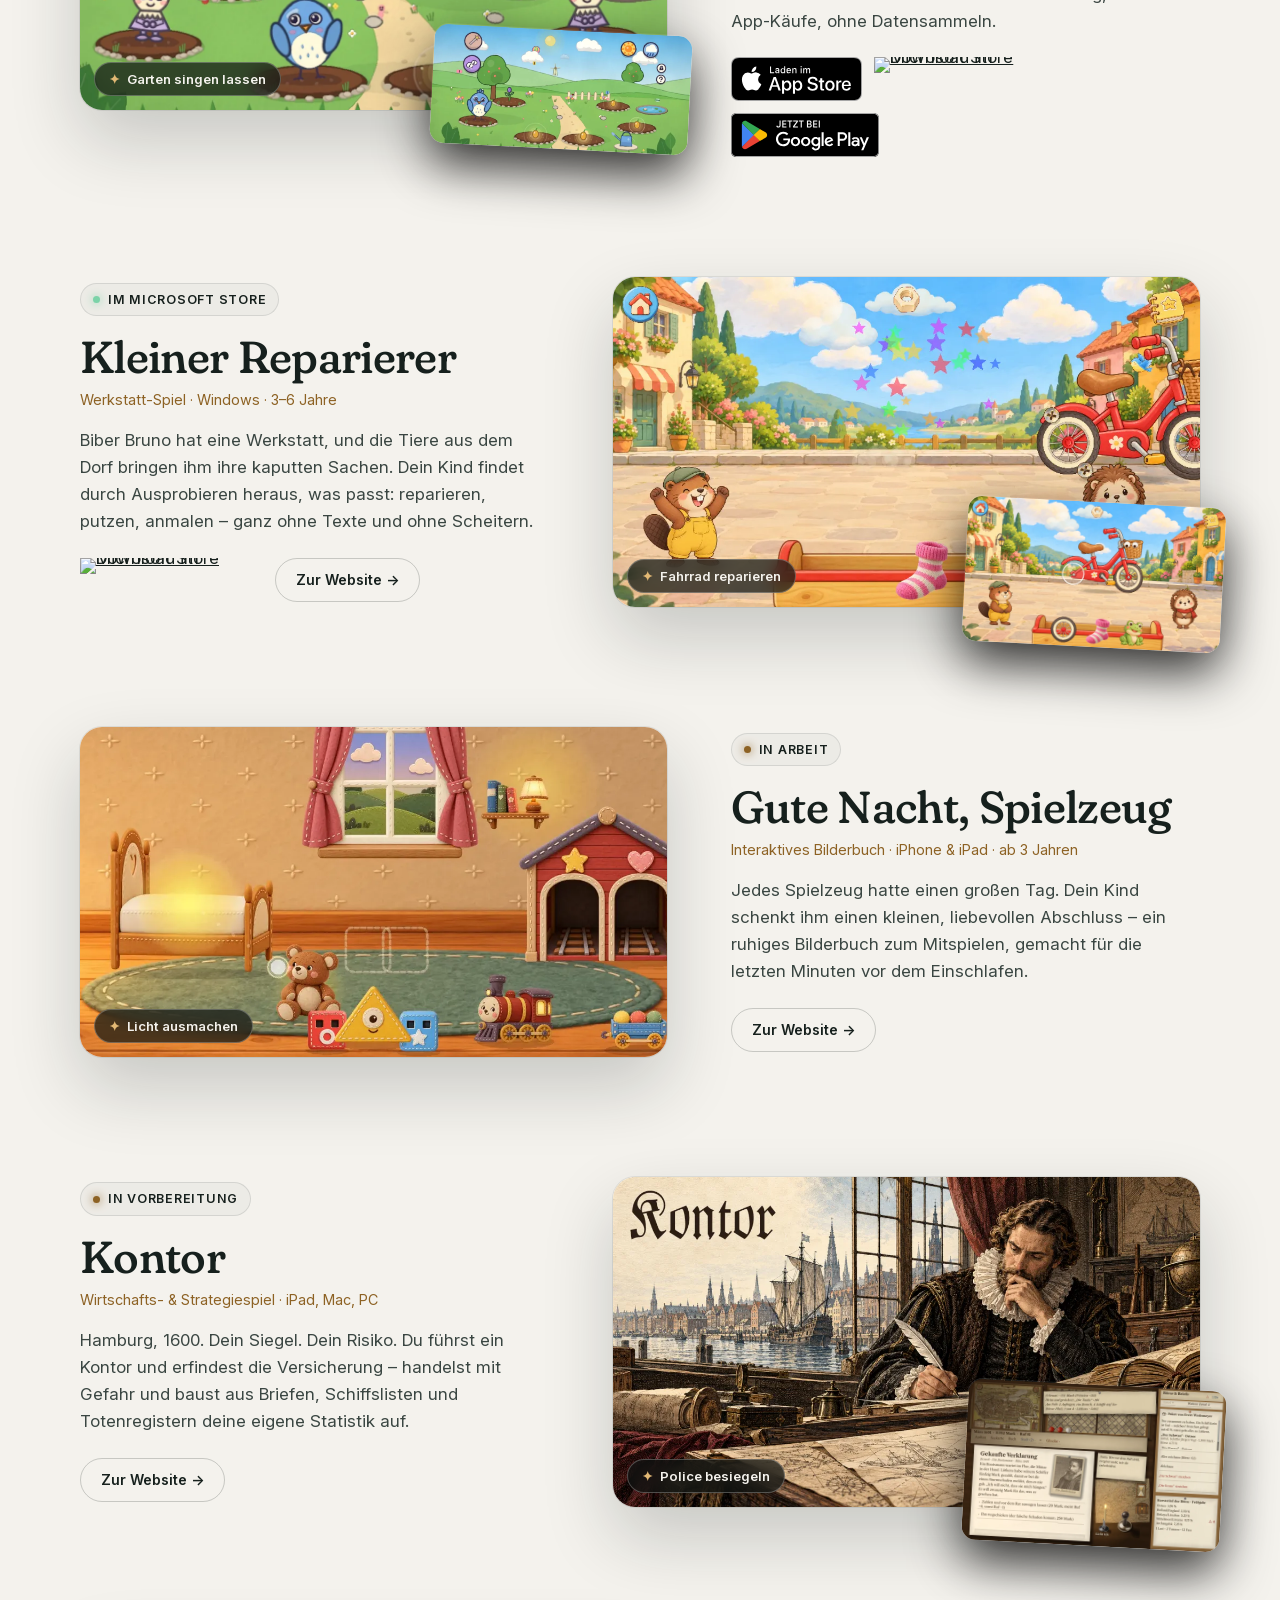
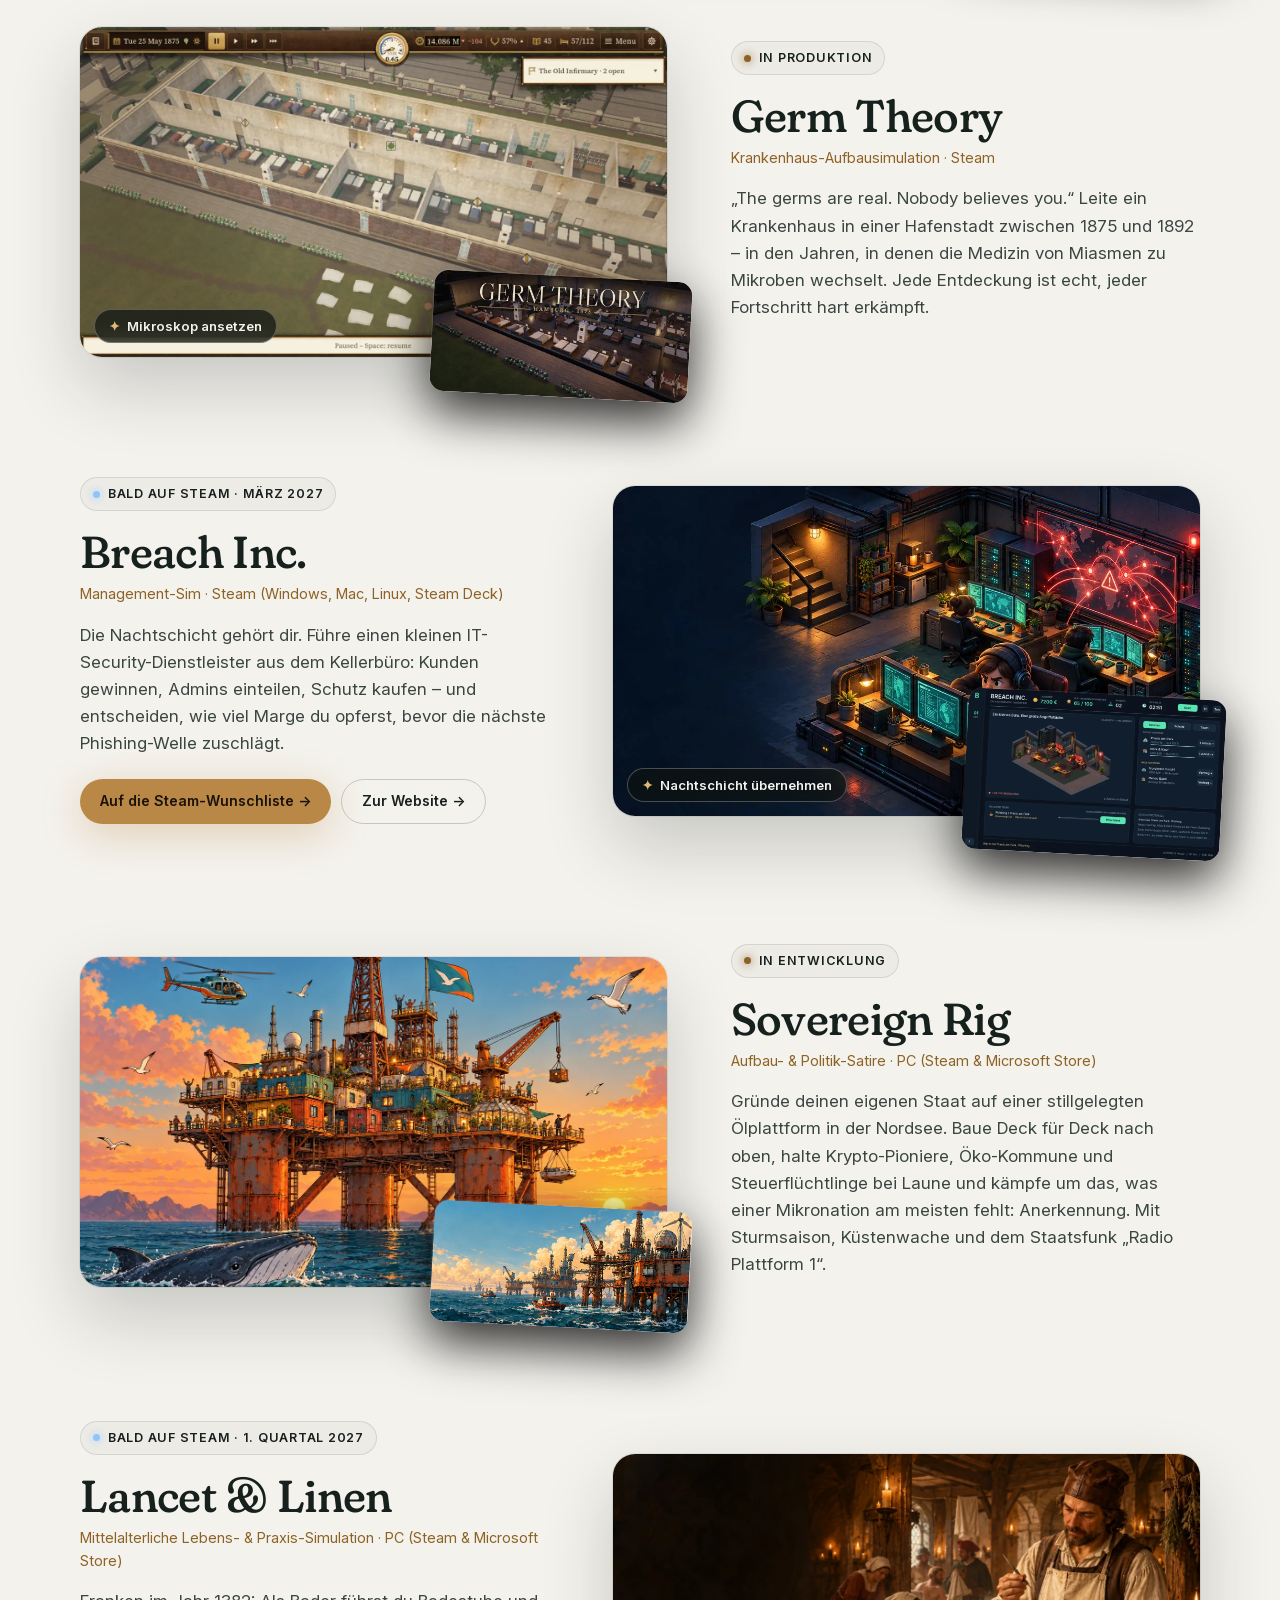
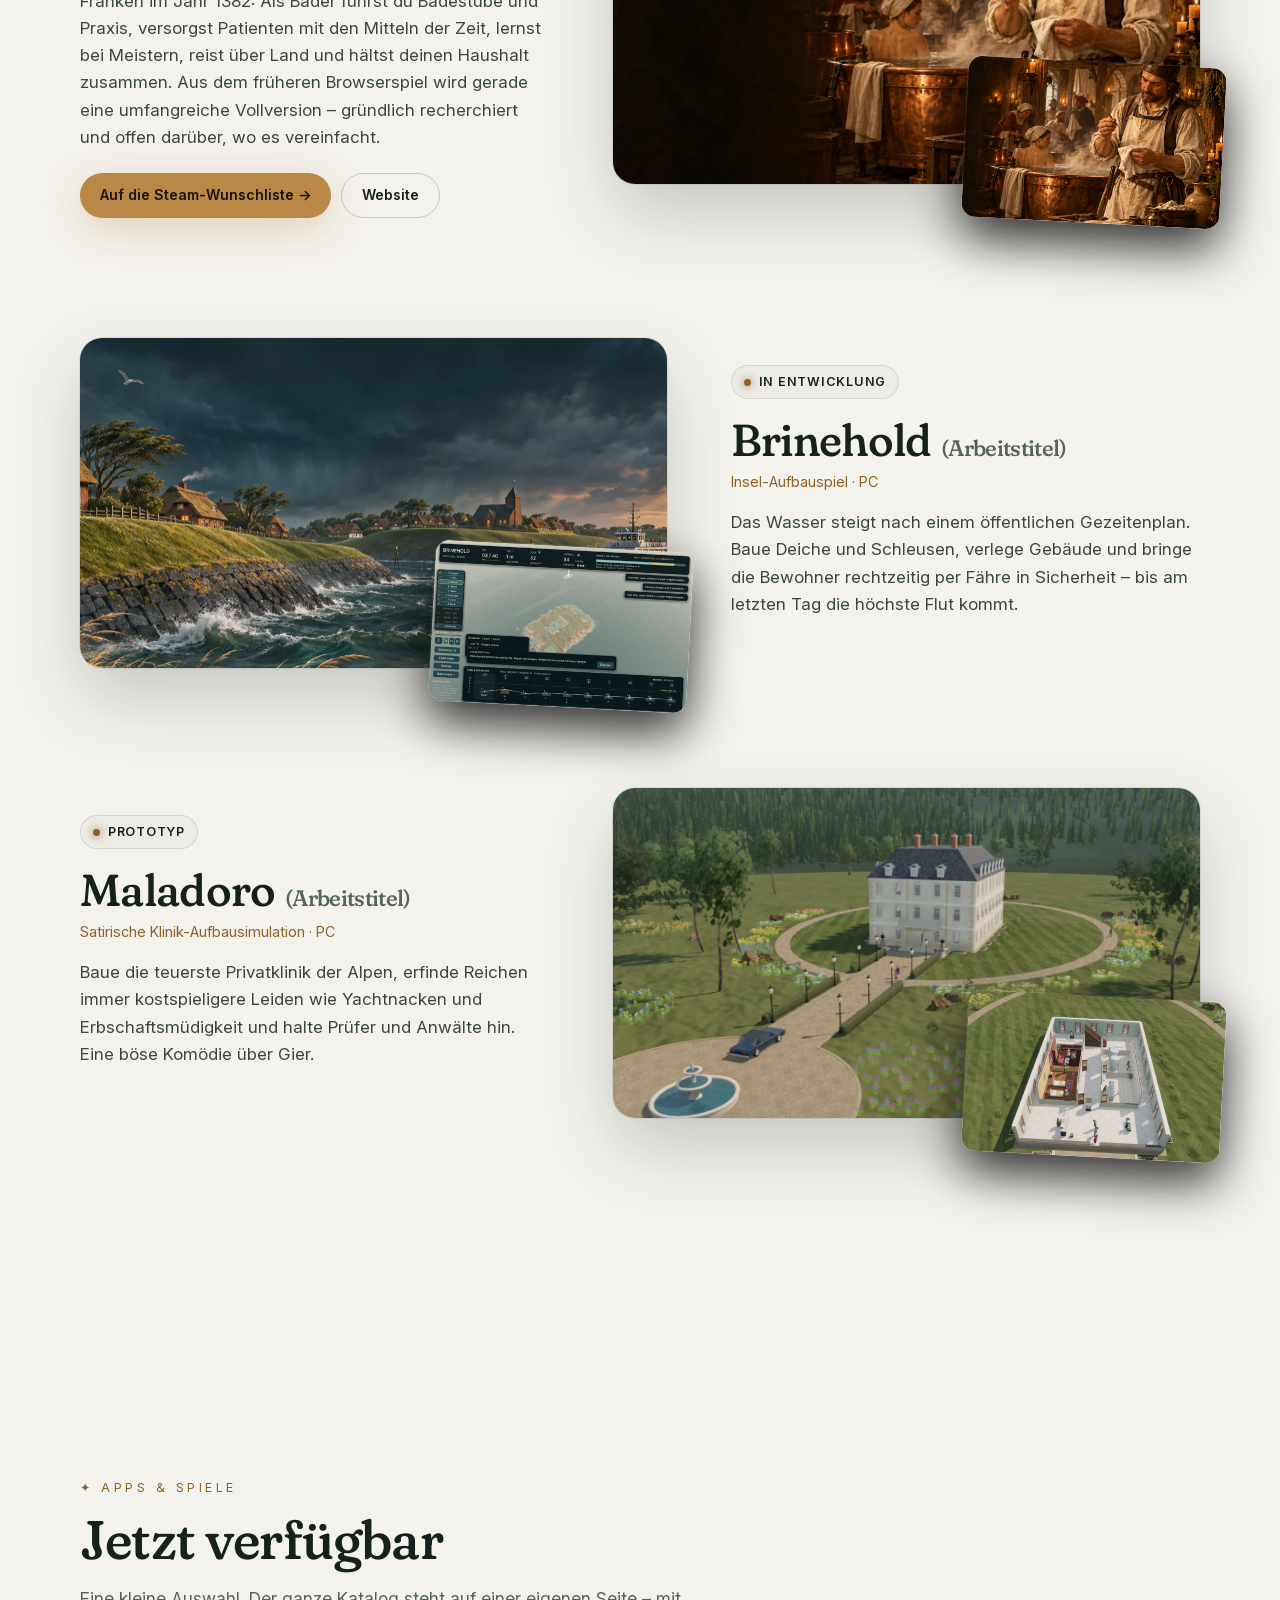
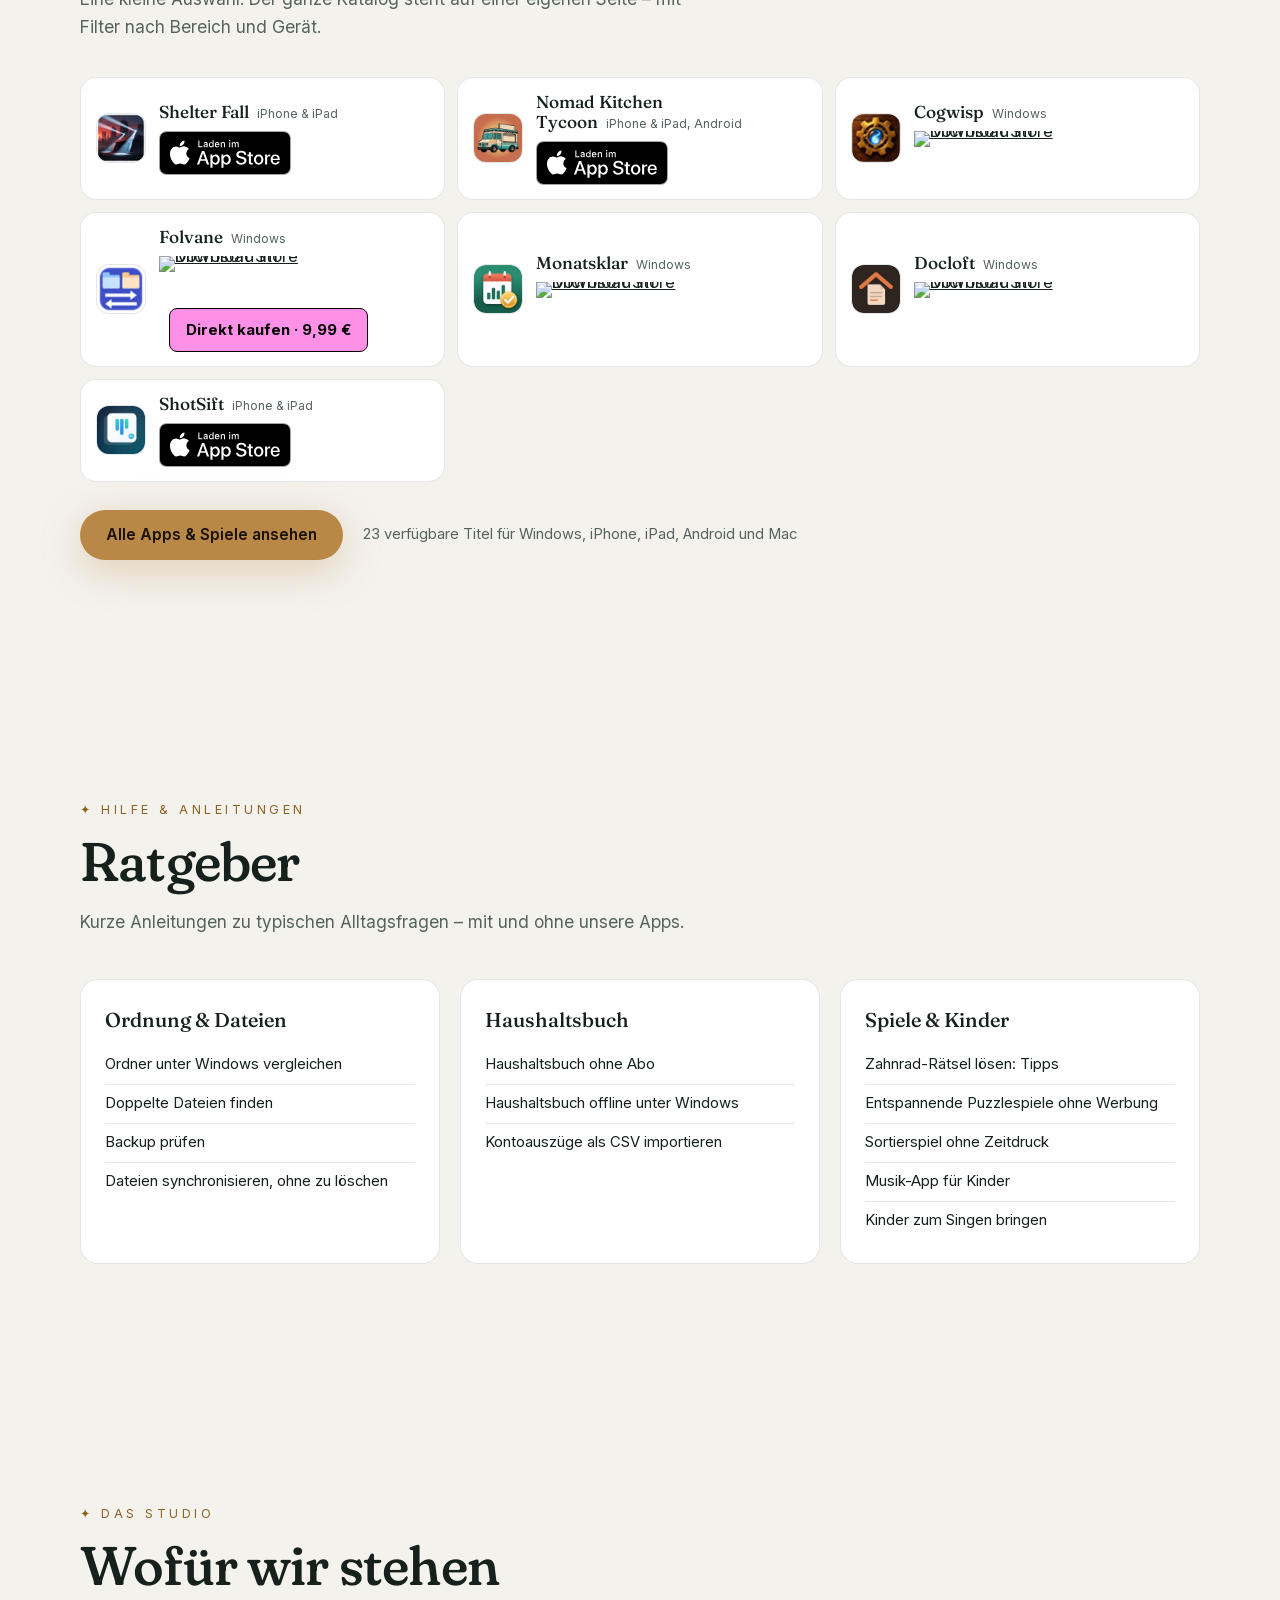
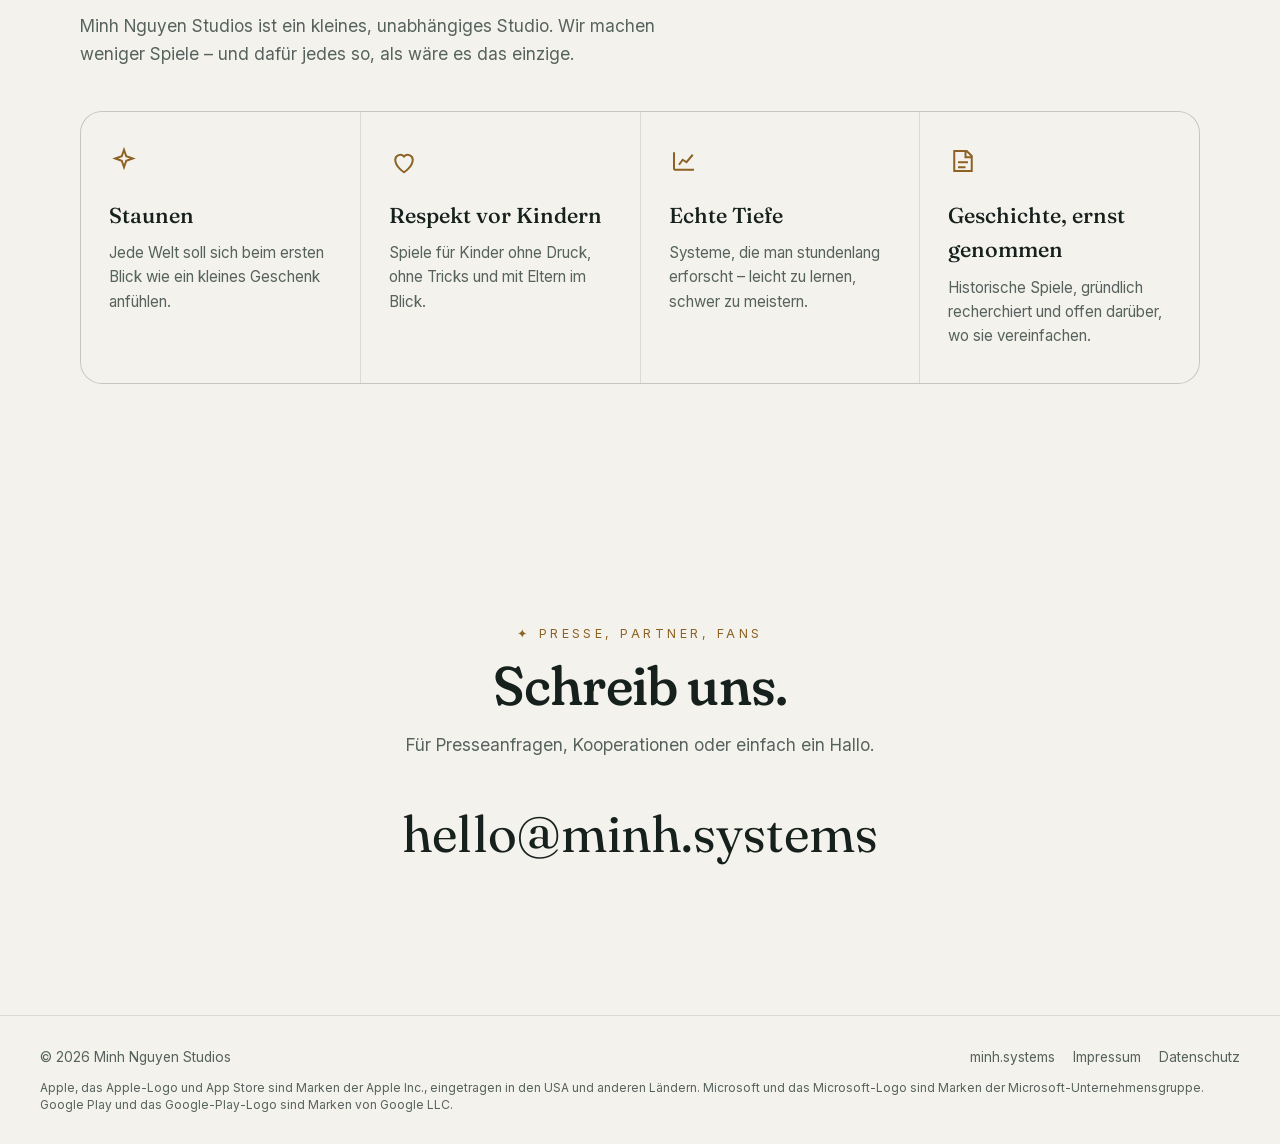
==== commit 5862f57b: "Folvane: Knopf für den Direktkauf über Gumroad" ====
--- a/index.html
+++ b/index.html
@@ -198,7 +198,7 @@
 <!-- katalog:start -->
 <section id="apps">
   <div class="head"><div class="reveal"><div class="kicker">Apps &amp; Spiele</div><h2 class="serif">Jetzt verfügbar</h2><p class="lead">Eine kleine Auswahl. Der ganze Katalog steht auf einer eigenen Seite – mit Filter nach Bereich und Gerät.</p></div></div>
-  <div class="now reveal"><div class="nowi"><img class="ico" src="img/icons/shelterfall.webp" alt="" width="56" height="56" loading="lazy"><div><b><a href="https://shelterfall.minh.systems/">Shelter Fall</a><small>iPhone &amp; iPad</small></b><a class="badge" href="https://apps.apple.com/app/id6759238842" target="_blank" rel="noopener"><img src="brand/badges/app-store-de.svg" alt="Laden im App Store" width="132" height="44" loading="lazy"></a></div></div><div class="nowi"><img class="ico" src="img/icons/nomad.webp" alt="" width="56" height="56" loading="lazy"><div><b><a href="https://minh.systems/NomadKitchenTycoon/">Nomad Kitchen Tycoon</a><small>iPhone &amp; iPad, Android</small></b><a class="badge" href="https://apps.apple.com/app/id6759504817" target="_blank" rel="noopener"><img src="brand/badges/app-store-de.svg" alt="Laden im App Store" width="132" height="44" loading="lazy"></a></div></div><div class="nowi"><img class="ico" src="img/icons/cogwisp.webp" alt="" width="56" height="56" loading="lazy"><div><b><a href="https://minh.systems/Cogwisp/">Cogwisp</a><small>Windows</small></b><a class="badge" href="https://apps.microsoft.com/detail/9NSRPBK9PL5N" target="_blank" rel="noopener"><img src="https://get.microsoft.com/images/de%20dark.svg" alt="Download im Microsoft Store" width="183" height="44" loading="lazy"></a></div></div><div class="nowi"><img class="ico" src="img/icons/folvane.webp" alt="" width="56" height="56" loading="lazy"><div><b><a href="https://minh.systems/Folvane/">Folvane</a><small>Windows</small></b><a class="badge" href="https://apps.microsoft.com/detail/9NSDC58HLFRR" target="_blank" rel="noopener"><img src="https://get.microsoft.com/images/de%20dark.svg" alt="Download im Microsoft Store" width="183" height="44" loading="lazy"></a></div></div><div class="nowi"><img class="ico" src="img/icons/monatsklar.webp" alt="" width="56" height="56" loading="lazy"><div><b><a href="https://minh.systems/Monatsklar/">Monatsklar</a><small>Windows</small></b><a class="badge" href="https://apps.microsoft.com/detail/9N6JM2J3LC27" target="_blank" rel="noopener"><img src="https://get.microsoft.com/images/de%20dark.svg" alt="Download im Microsoft Store" width="183" height="44" loading="lazy"></a></div></div><div class="nowi"><img class="ico" src="img/icons/docloft.webp" alt="" width="56" height="56" loading="lazy"><div><b><a href="https://minh.systems/Docloft/">Docloft</a><small>Windows</small></b><a class="badge" href="https://apps.microsoft.com/detail/9NRVKF4456H6" target="_blank" rel="noopener"><img src="https://get.microsoft.com/images/de%20dark.svg" alt="Download im Microsoft Store" width="183" height="44" loading="lazy"></a></div></div><div class="nowi"><img class="ico" src="img/icons/shotsift.webp" alt="" width="56" height="56" loading="lazy"><div><b><a href="https://minh.systems/ShotSift/">ShotSift</a><small>iPhone &amp; iPad</small></b><a class="badge" href="https://apps.apple.com/app/id6758222349" target="_blank" rel="noopener"><img src="brand/badges/app-store-de.svg" alt="Laden im App Store" width="132" height="44" loading="lazy"></a></div></div></div>
+  <div class="now reveal"><div class="nowi"><img class="ico" src="img/icons/shelterfall.webp" alt="" width="56" height="56" loading="lazy"><div><b><a href="https://shelterfall.minh.systems/">Shelter Fall</a><small>iPhone &amp; iPad</small></b><a class="badge" href="https://apps.apple.com/app/id6759238842" target="_blank" rel="noopener"><img src="brand/badges/app-store-de.svg" alt="Laden im App Store" width="132" height="44" loading="lazy"></a></div></div><div class="nowi"><img class="ico" src="img/icons/nomad.webp" alt="" width="56" height="56" loading="lazy"><div><b><a href="https://minh.systems/NomadKitchenTycoon/">Nomad Kitchen Tycoon</a><small>iPhone &amp; iPad, Android</small></b><a class="badge" href="https://apps.apple.com/app/id6759504817" target="_blank" rel="noopener"><img src="brand/badges/app-store-de.svg" alt="Laden im App Store" width="132" height="44" loading="lazy"></a></div></div><div class="nowi"><img class="ico" src="img/icons/cogwisp.webp" alt="" width="56" height="56" loading="lazy"><div><b><a href="https://minh.systems/Cogwisp/">Cogwisp</a><small>Windows</small></b><a class="badge" href="https://apps.microsoft.com/detail/9NSRPBK9PL5N" target="_blank" rel="noopener"><img src="https://get.microsoft.com/images/de%20dark.svg" alt="Download im Microsoft Store" width="183" height="44" loading="lazy"></a></div></div><div class="nowi"><img class="ico" src="img/icons/folvane.webp" alt="" width="56" height="56" loading="lazy"><div><b><a href="https://minh.systems/Folvane/">Folvane</a><small>Windows</small></b><a class="badge" href="https://apps.microsoft.com/detail/9NSDC58HLFRR" target="_blank" rel="noopener"><img src="https://get.microsoft.com/images/de%20dark.svg" alt="Download im Microsoft Store" width="183" height="44" loading="lazy"></a><a class="buybtn" href="https://michelpicker.gumroad.com/l/folvane?wanted=true" target="_blank" rel="noopener">Direkt kaufen · 9,99 €</a></div></div><div class="nowi"><img class="ico" src="img/icons/monatsklar.webp" alt="" width="56" height="56" loading="lazy"><div><b><a href="https://minh.systems/Monatsklar/">Monatsklar</a><small>Windows</small></b><a class="badge" href="https://apps.microsoft.com/detail/9N6JM2J3LC27" target="_blank" rel="noopener"><img src="https://get.microsoft.com/images/de%20dark.svg" alt="Download im Microsoft Store" width="183" height="44" loading="lazy"></a></div></div><div class="nowi"><img class="ico" src="img/icons/docloft.webp" alt="" width="56" height="56" loading="lazy"><div><b><a href="https://minh.systems/Docloft/">Docloft</a><small>Windows</small></b><a class="badge" href="https://apps.microsoft.com/detail/9NRVKF4456H6" target="_blank" rel="noopener"><img src="https://get.microsoft.com/images/de%20dark.svg" alt="Download im Microsoft Store" width="183" height="44" loading="lazy"></a></div></div><div class="nowi"><img class="ico" src="img/icons/shotsift.webp" alt="" width="56" height="56" loading="lazy"><div><b><a href="https://minh.systems/ShotSift/">ShotSift</a><small>iPhone &amp; iPad</small></b><a class="badge" href="https://apps.apple.com/app/id6758222349" target="_blank" rel="noopener"><img src="brand/badges/app-store-de.svg" alt="Laden im App Store" width="132" height="44" loading="lazy"></a></div></div></div>
   <div class="nowmore reveal"><a class="btn primary" href="apps/">Alle Apps &amp; Spiele ansehen</a><span>23 verfügbare Titel für Windows, iPhone, iPad, Android und Mac</span></div>
 </section>
 <!-- katalog:end -->
--- a/site.css
+++ b/site.css
@@ -367,3 +367,8 @@
 .app .go{grid-column:1/-1;display:flex;flex-direction:column;align-items:flex-start;gap:10px;margin-top:16px;padding-top:0}
 .app .stores{display:flex;flex-wrap:wrap;gap:10px 12px;align-items:center}
 .app .badge img{height:44px}
+
+.buybtn{display:inline-flex;align-items:center;height:44px;padding:0 16px;border-radius:8px;background:#ff90e8;color:#000;font-weight:700;font-size:15px;text-decoration:none;border:1px solid #000;white-space:nowrap}
+.buybtn:hover{background:#ffa6ee}
+.buybtn:focus-visible{outline:2px solid var(--bronze2);outline-offset:3px}
+.nowi .buybtn{margin-left:10px}
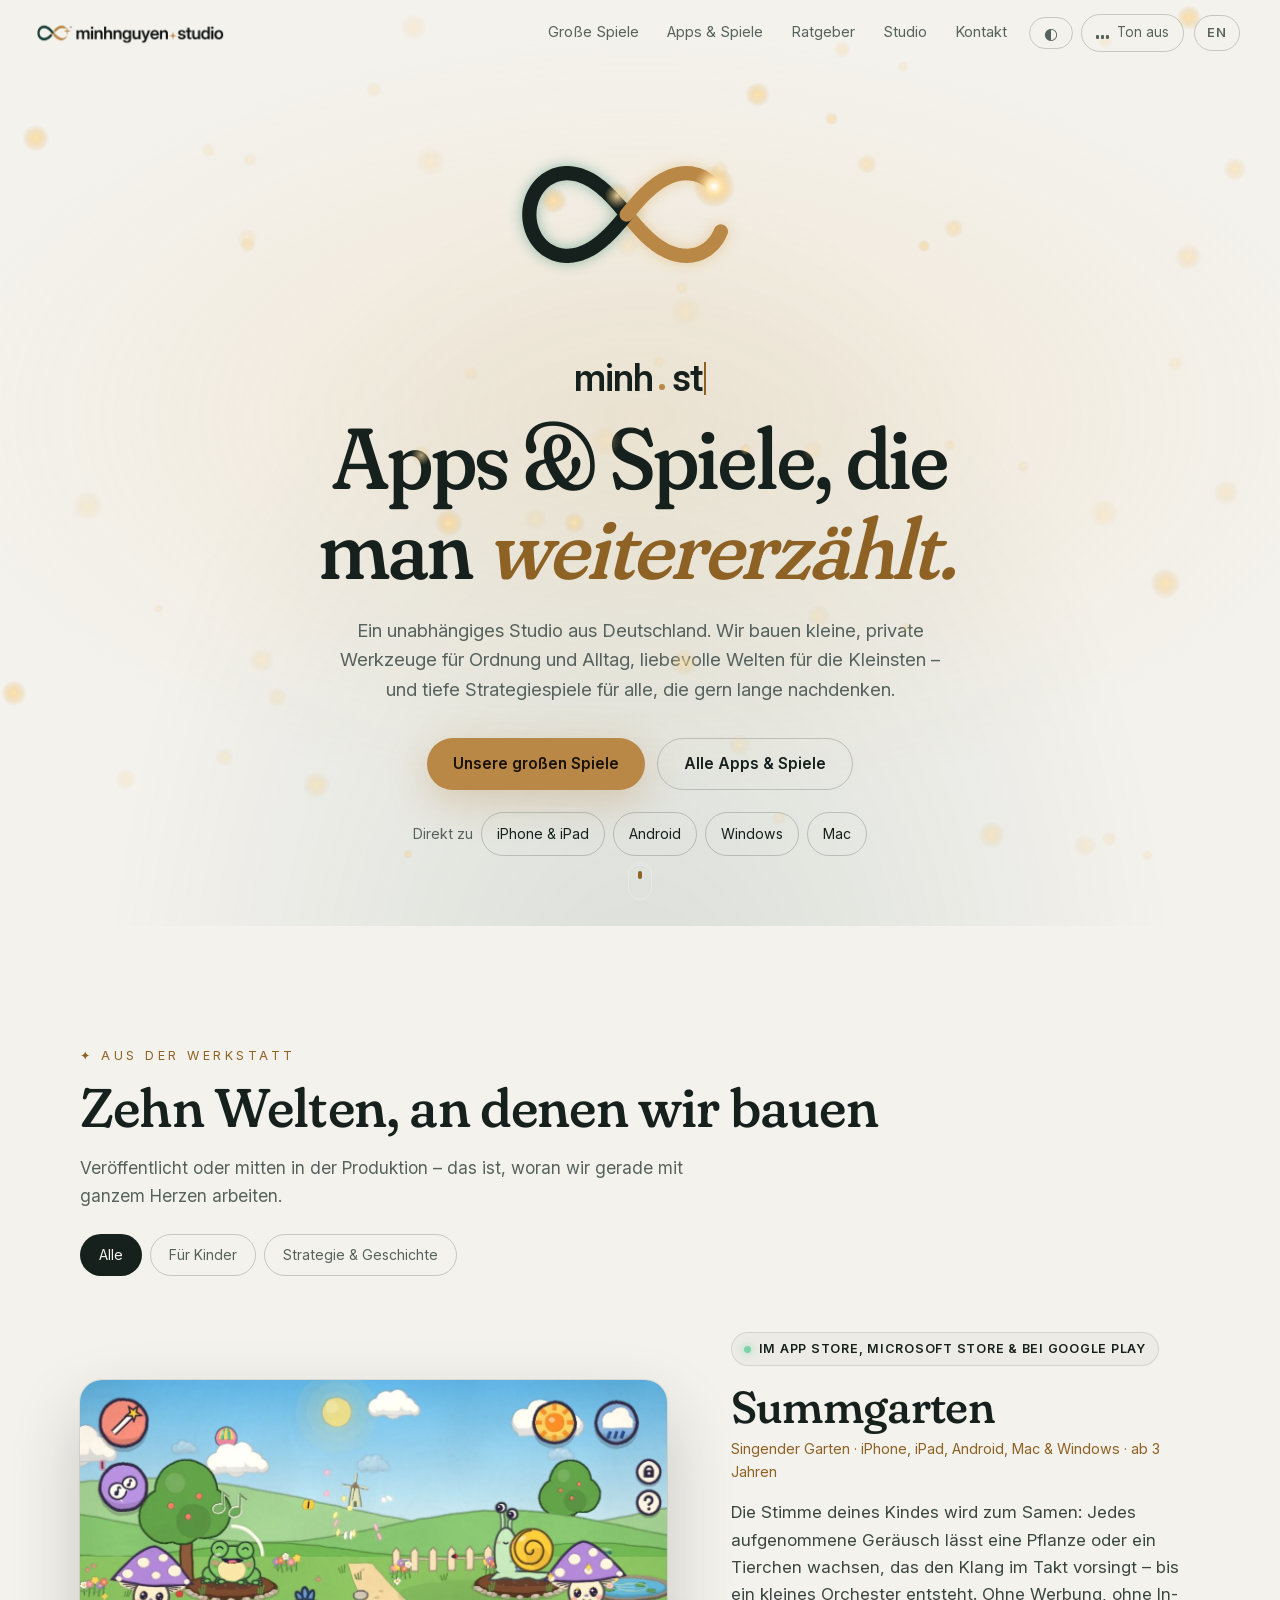
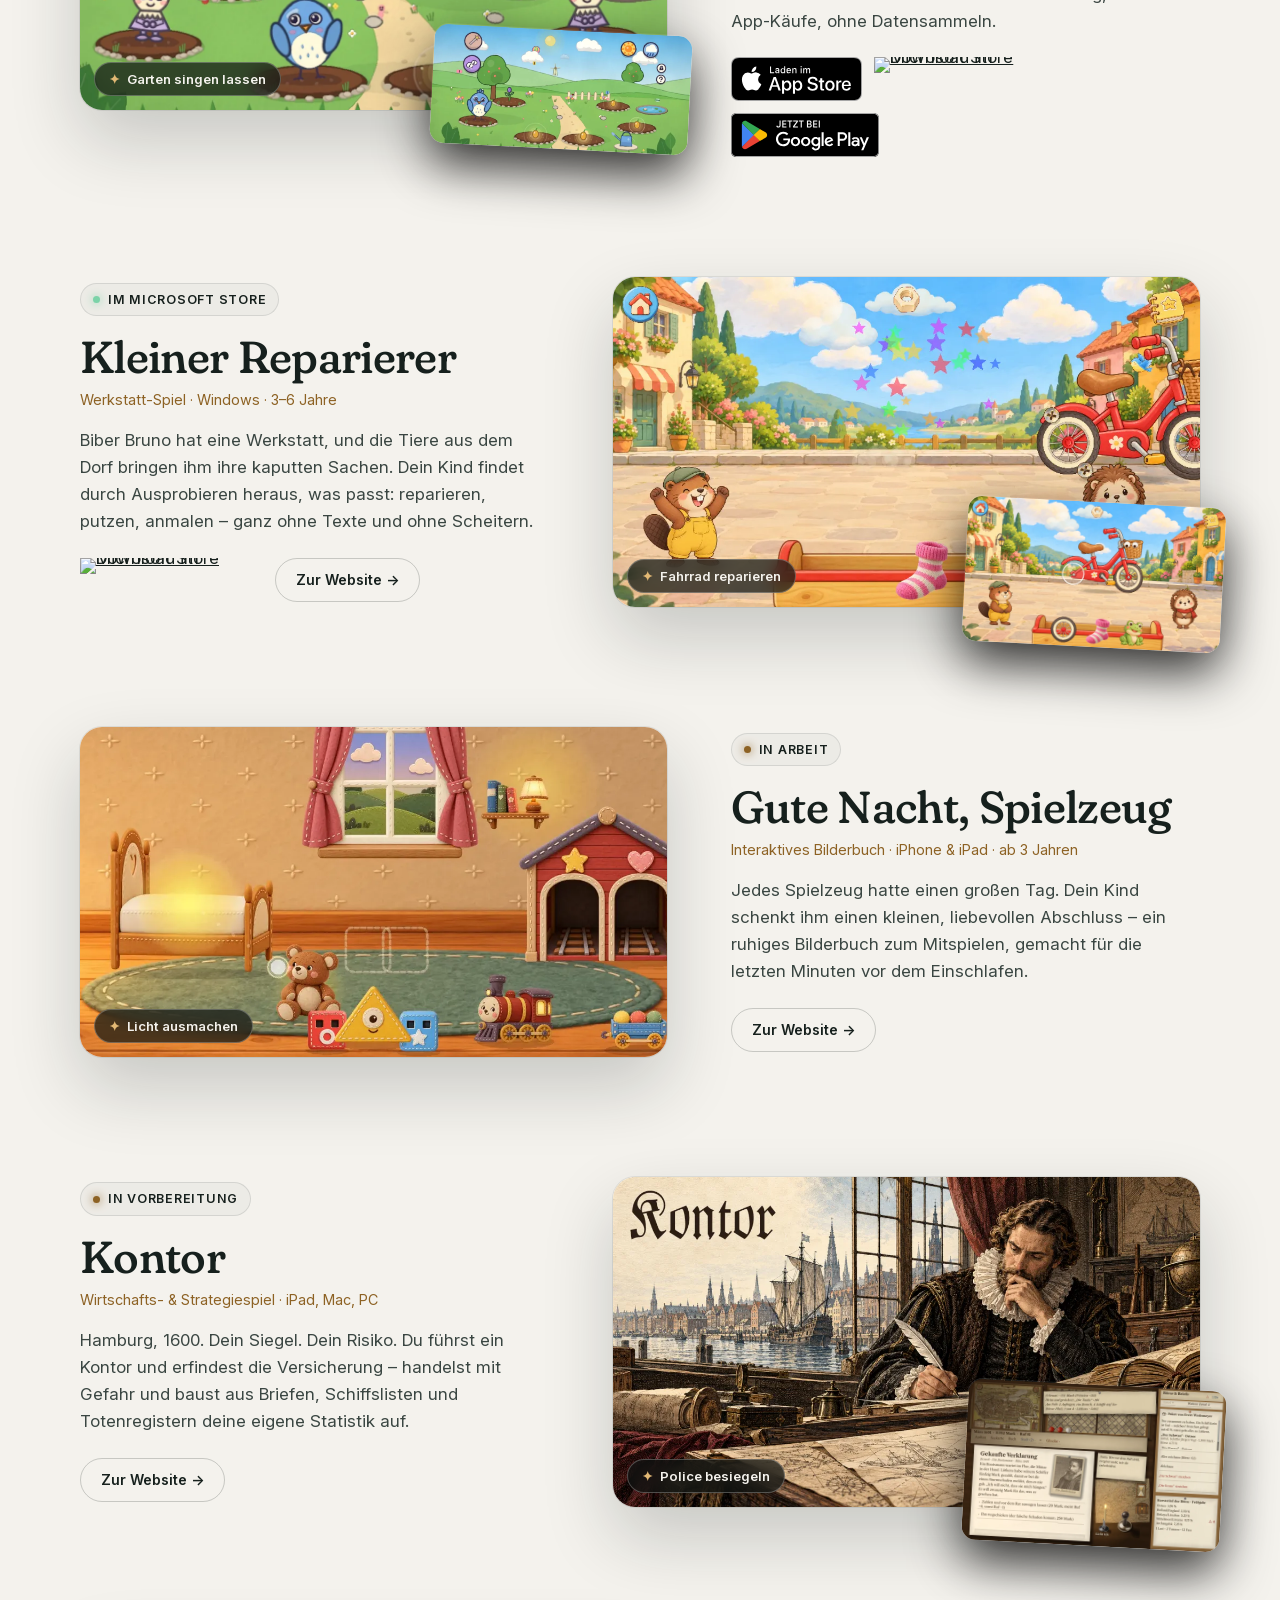
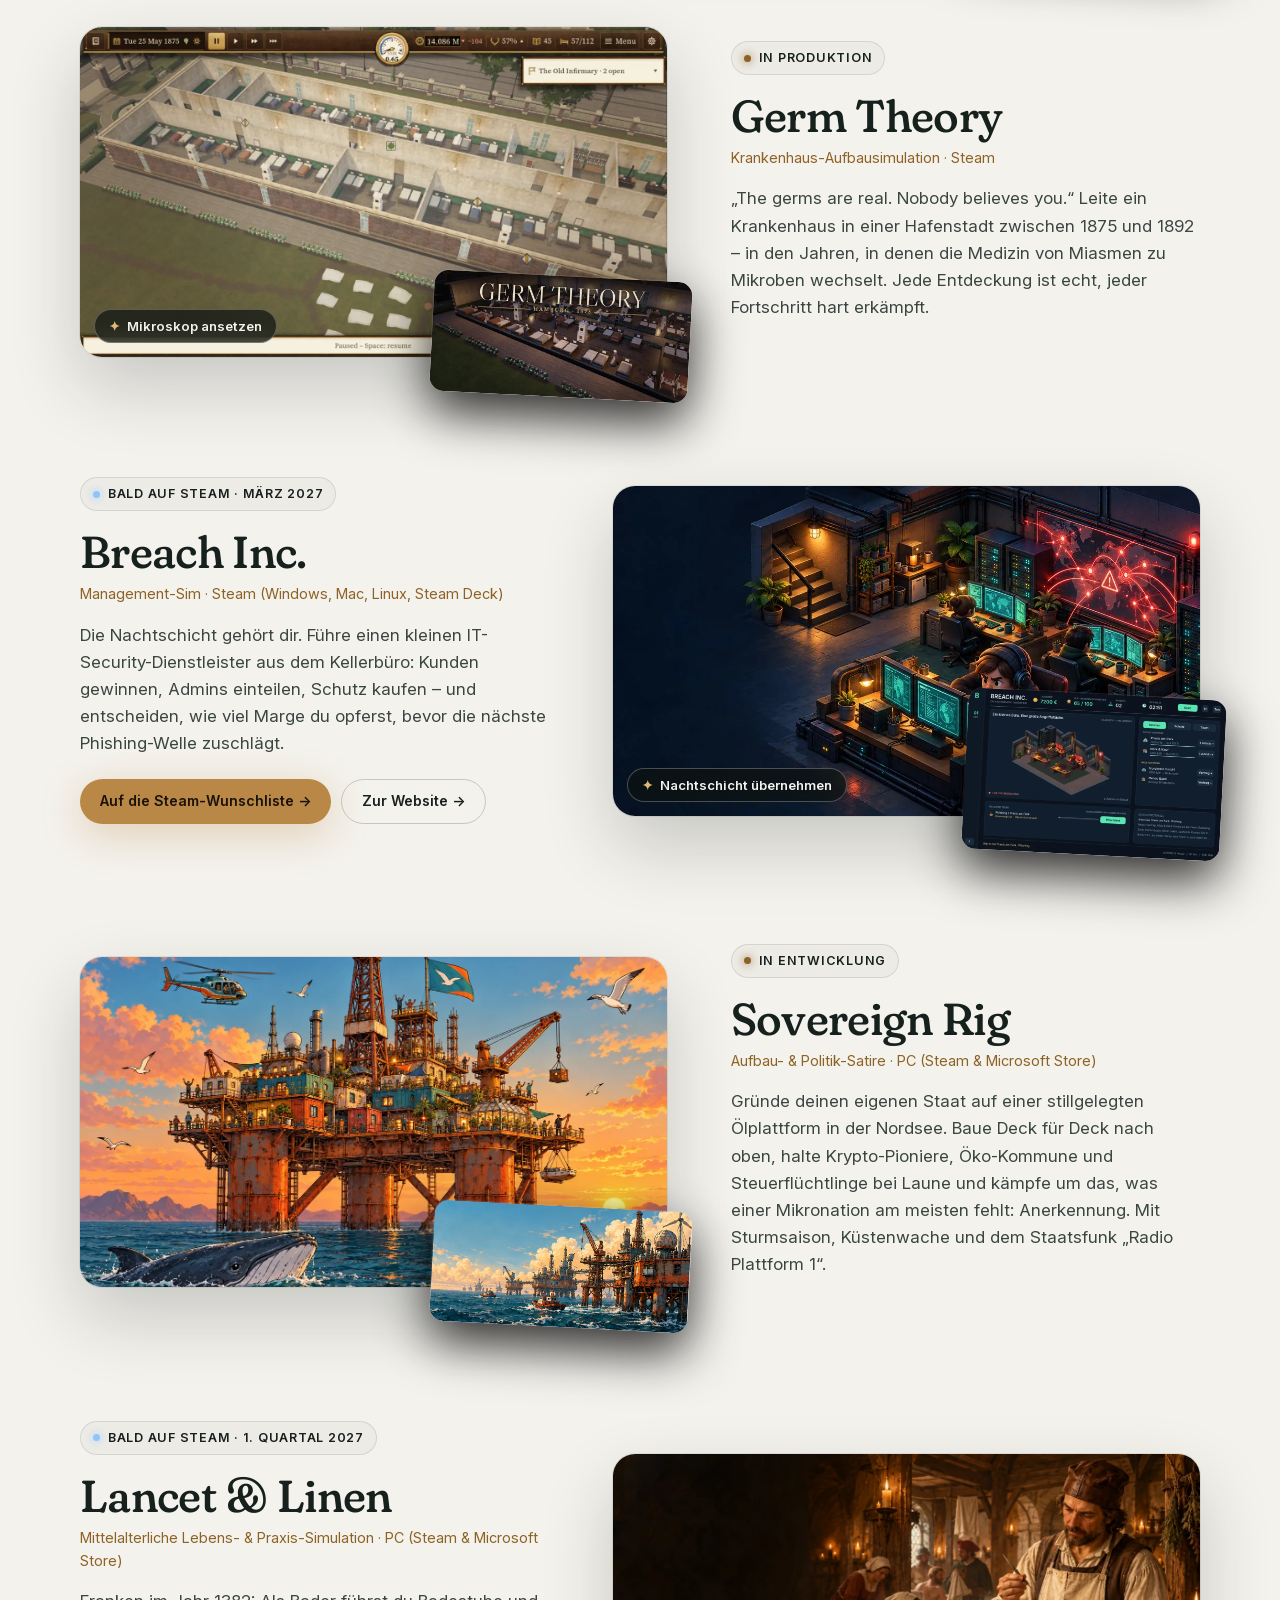
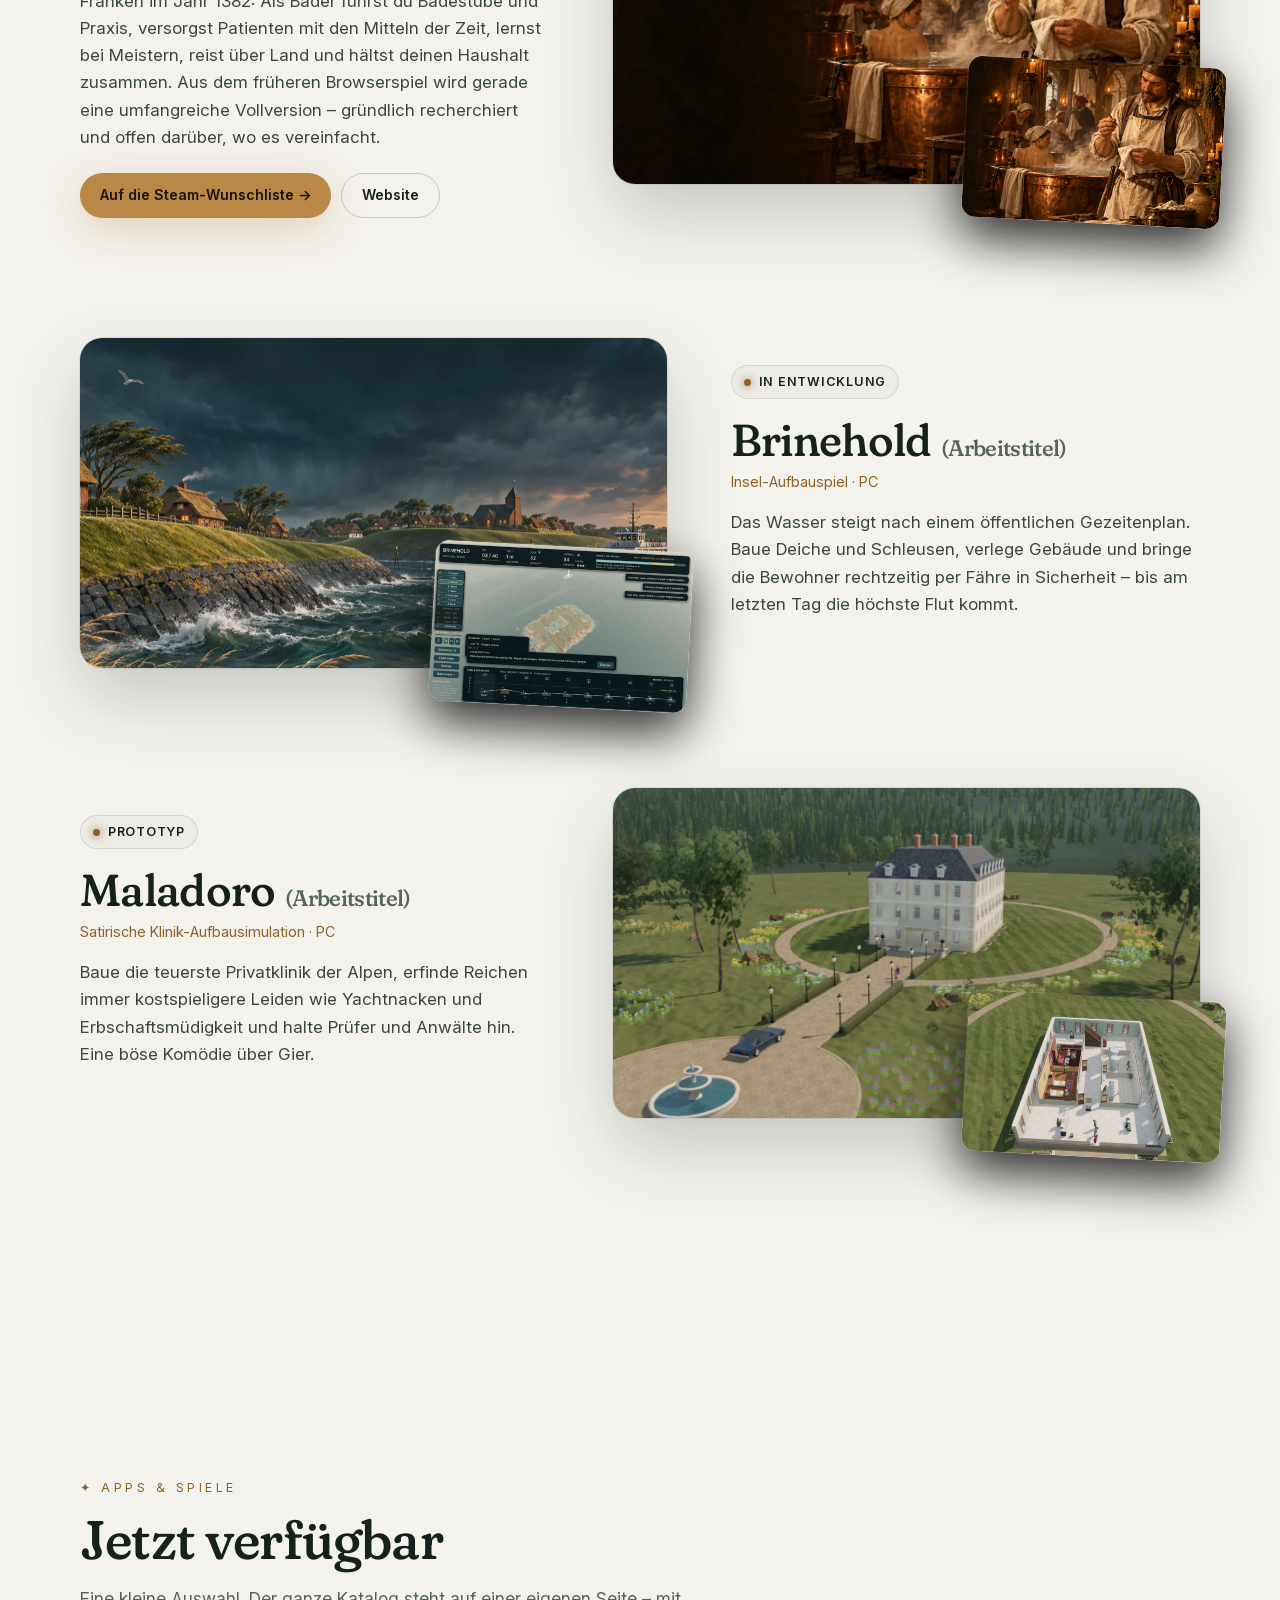
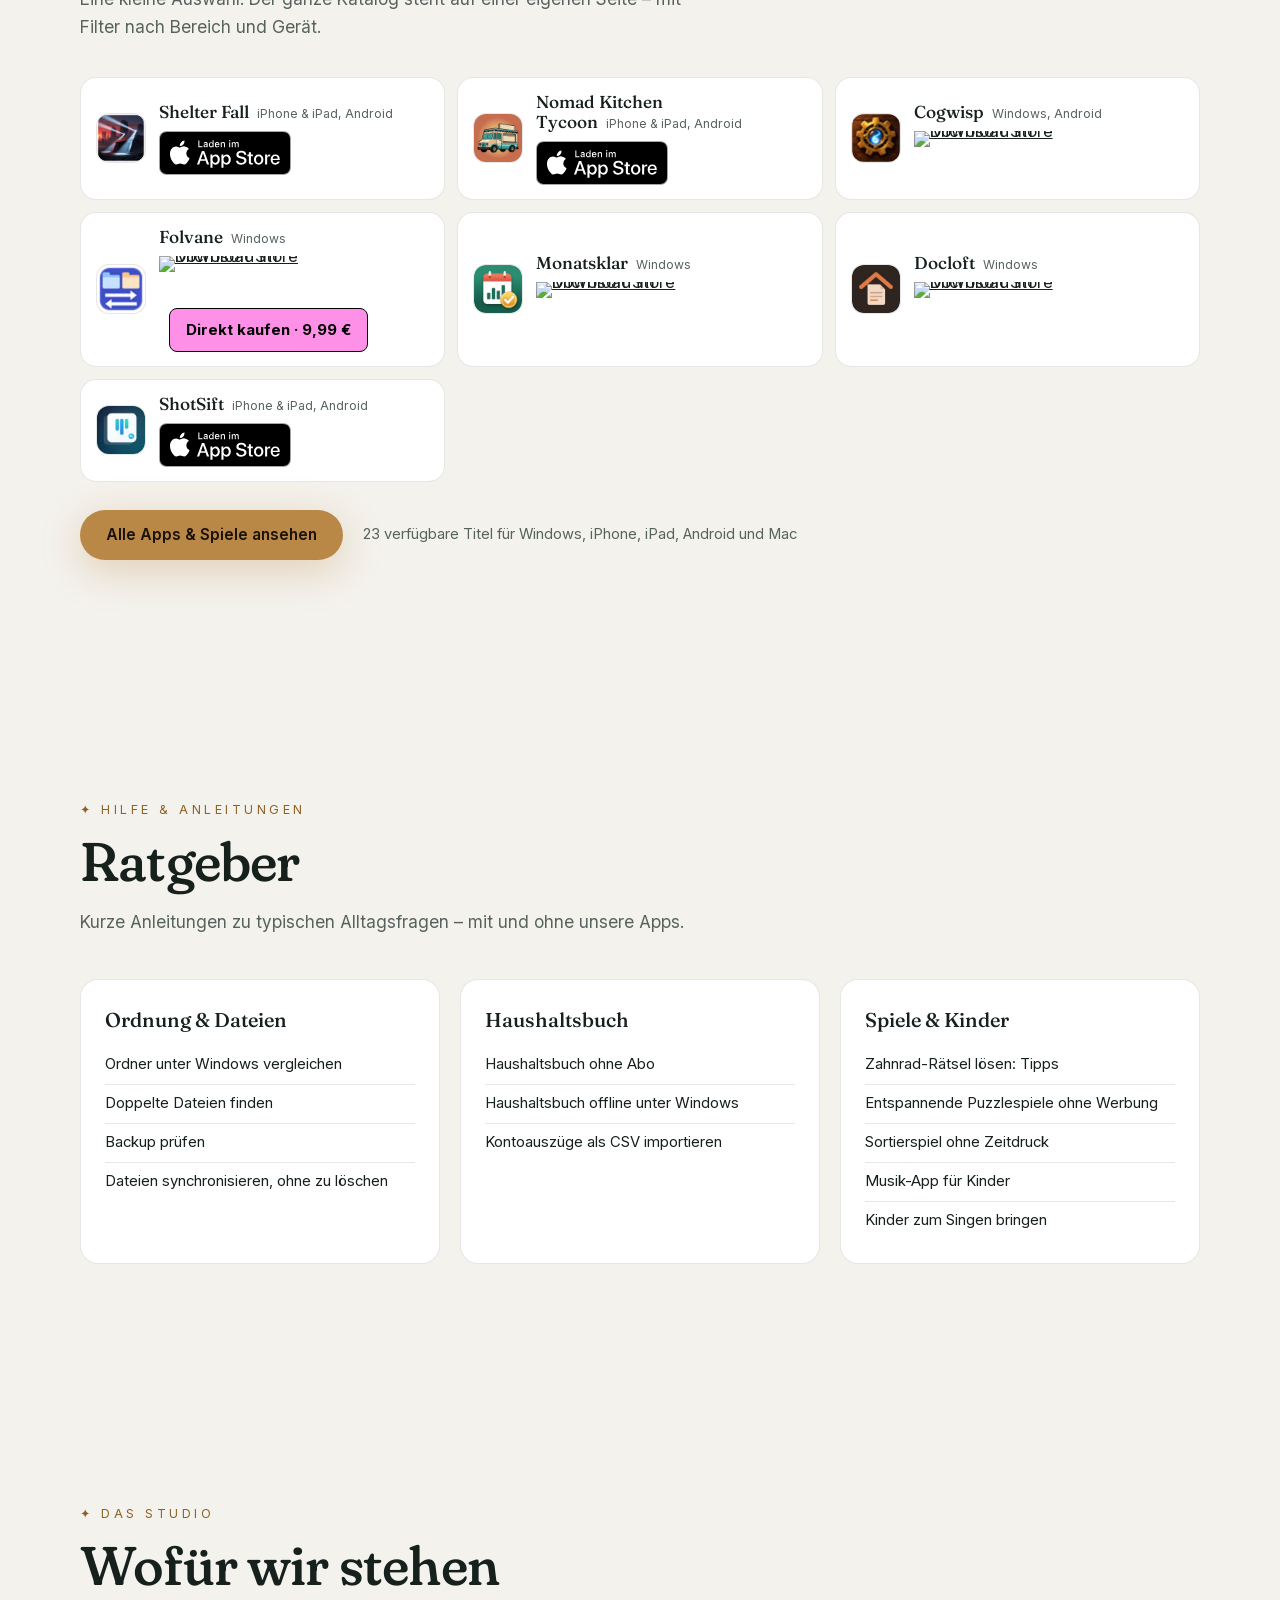
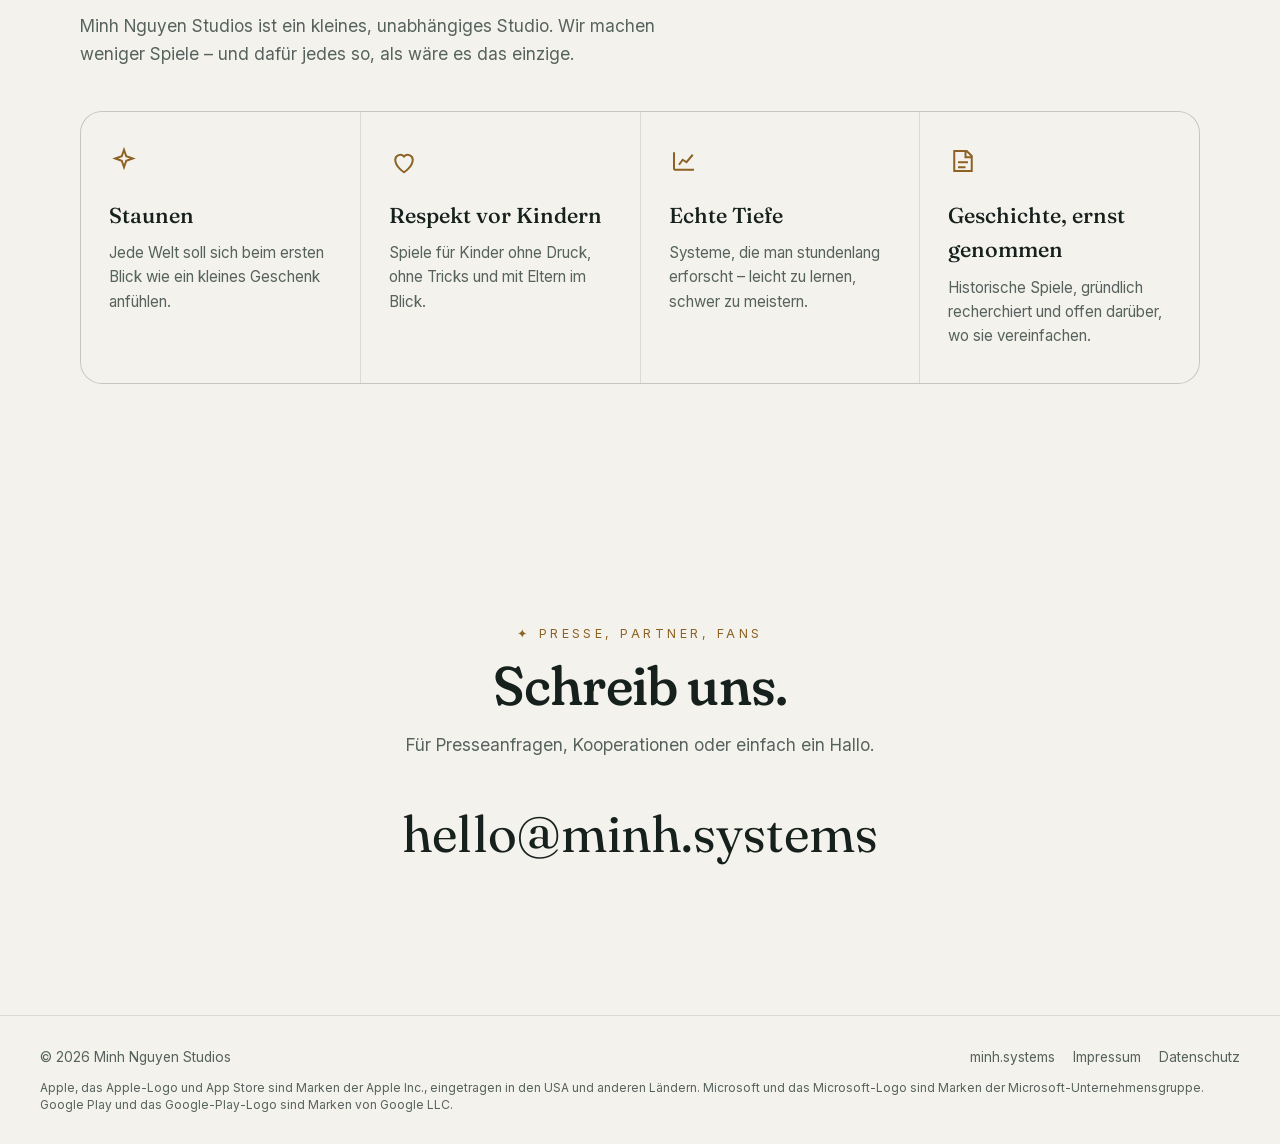
==== commit bb2c0116: "Google-Play-Links für ShotSift, Shelter Fall, Cogwisp, Little Keepings, Kleiner Reparierer; DiskLoom" ====
--- a/index.html
+++ b/index.html
@@ -198,7 +198,7 @@
 <!-- katalog:start -->
 <section id="apps">
   <div class="head"><div class="reveal"><div class="kicker">Apps &amp; Spiele</div><h2 class="serif">Jetzt verfügbar</h2><p class="lead">Eine kleine Auswahl. Der ganze Katalog steht auf einer eigenen Seite – mit Filter nach Bereich und Gerät.</p></div></div>
-  <div class="now reveal"><div class="nowi"><img class="ico" src="img/icons/shelterfall.webp" alt="" width="56" height="56" loading="lazy"><div><b><a href="https://shelterfall.minh.systems/">Shelter Fall</a><small>iPhone &amp; iPad</small></b><a class="badge" href="https://apps.apple.com/app/id6759238842" target="_blank" rel="noopener"><img src="brand/badges/app-store-de.svg" alt="Laden im App Store" width="132" height="44" loading="lazy"></a></div></div><div class="nowi"><img class="ico" src="img/icons/nomad.webp" alt="" width="56" height="56" loading="lazy"><div><b><a href="https://minh.systems/NomadKitchenTycoon/">Nomad Kitchen Tycoon</a><small>iPhone &amp; iPad, Android</small></b><a class="badge" href="https://apps.apple.com/app/id6759504817" target="_blank" rel="noopener"><img src="brand/badges/app-store-de.svg" alt="Laden im App Store" width="132" height="44" loading="lazy"></a></div></div><div class="nowi"><img class="ico" src="img/icons/cogwisp.webp" alt="" width="56" height="56" loading="lazy"><div><b><a href="https://minh.systems/Cogwisp/">Cogwisp</a><small>Windows</small></b><a class="badge" href="https://apps.microsoft.com/detail/9NSRPBK9PL5N" target="_blank" rel="noopener"><img src="https://get.microsoft.com/images/de%20dark.svg" alt="Download im Microsoft Store" width="183" height="44" loading="lazy"></a></div></div><div class="nowi"><img class="ico" src="img/icons/folvane.webp" alt="" width="56" height="56" loading="lazy"><div><b><a href="https://minh.systems/Folvane/">Folvane</a><small>Windows</small></b><a class="badge" href="https://apps.microsoft.com/detail/9NSDC58HLFRR" target="_blank" rel="noopener"><img src="https://get.microsoft.com/images/de%20dark.svg" alt="Download im Microsoft Store" width="183" height="44" loading="lazy"></a><a class="buybtn" href="https://michelpicker.gumroad.com/l/folvane?wanted=true" target="_blank" rel="noopener">Direkt kaufen · 9,99 €</a></div></div><div class="nowi"><img class="ico" src="img/icons/monatsklar.webp" alt="" width="56" height="56" loading="lazy"><div><b><a href="https://minh.systems/Monatsklar/">Monatsklar</a><small>Windows</small></b><a class="badge" href="https://apps.microsoft.com/detail/9N6JM2J3LC27" target="_blank" rel="noopener"><img src="https://get.microsoft.com/images/de%20dark.svg" alt="Download im Microsoft Store" width="183" height="44" loading="lazy"></a></div></div><div class="nowi"><img class="ico" src="img/icons/docloft.webp" alt="" width="56" height="56" loading="lazy"><div><b><a href="https://minh.systems/Docloft/">Docloft</a><small>Windows</small></b><a class="badge" href="https://apps.microsoft.com/detail/9NRVKF4456H6" target="_blank" rel="noopener"><img src="https://get.microsoft.com/images/de%20dark.svg" alt="Download im Microsoft Store" width="183" height="44" loading="lazy"></a></div></div><div class="nowi"><img class="ico" src="img/icons/shotsift.webp" alt="" width="56" height="56" loading="lazy"><div><b><a href="https://minh.systems/ShotSift/">ShotSift</a><small>iPhone &amp; iPad</small></b><a class="badge" href="https://apps.apple.com/app/id6758222349" target="_blank" rel="noopener"><img src="brand/badges/app-store-de.svg" alt="Laden im App Store" width="132" height="44" loading="lazy"></a></div></div></div>
+  <div class="now reveal"><div class="nowi"><img class="ico" src="img/icons/shelterfall.webp" alt="" width="56" height="56" loading="lazy"><div><b><a href="https://shelterfall.minh.systems/">Shelter Fall</a><small>iPhone &amp; iPad, Android</small></b><a class="badge" href="https://apps.apple.com/app/id6759238842" target="_blank" rel="noopener"><img src="brand/badges/app-store-de.svg" alt="Laden im App Store" width="132" height="44" loading="lazy"></a></div></div><div class="nowi"><img class="ico" src="img/icons/nomad.webp" alt="" width="56" height="56" loading="lazy"><div><b><a href="https://minh.systems/NomadKitchenTycoon/">Nomad Kitchen Tycoon</a><small>iPhone &amp; iPad, Android</small></b><a class="badge" href="https://apps.apple.com/app/id6759504817" target="_blank" rel="noopener"><img src="brand/badges/app-store-de.svg" alt="Laden im App Store" width="132" height="44" loading="lazy"></a></div></div><div class="nowi"><img class="ico" src="img/icons/cogwisp.webp" alt="" width="56" height="56" loading="lazy"><div><b><a href="https://minh.systems/Cogwisp/">Cogwisp</a><small>Windows, Android</small></b><a class="badge" href="https://apps.microsoft.com/detail/9NSRPBK9PL5N" target="_blank" rel="noopener"><img src="https://get.microsoft.com/images/de%20dark.svg" alt="Download im Microsoft Store" width="183" height="44" loading="lazy"></a></div></div><div class="nowi"><img class="ico" src="img/icons/folvane.webp" alt="" width="56" height="56" loading="lazy"><div><b><a href="https://minh.systems/Folvane/">Folvane</a><small>Windows</small></b><a class="badge" href="https://apps.microsoft.com/detail/9NSDC58HLFRR" target="_blank" rel="noopener"><img src="https://get.microsoft.com/images/de%20dark.svg" alt="Download im Microsoft Store" width="183" height="44" loading="lazy"></a><a class="buybtn" href="https://michelpicker.gumroad.com/l/folvane?wanted=true" target="_blank" rel="noopener">Direkt kaufen · 9,99 €</a></div></div><div class="nowi"><img class="ico" src="img/icons/monatsklar.webp" alt="" width="56" height="56" loading="lazy"><div><b><a href="https://minh.systems/Monatsklar/">Monatsklar</a><small>Windows</small></b><a class="badge" href="https://apps.microsoft.com/detail/9N6JM2J3LC27" target="_blank" rel="noopener"><img src="https://get.microsoft.com/images/de%20dark.svg" alt="Download im Microsoft Store" width="183" height="44" loading="lazy"></a></div></div><div class="nowi"><img class="ico" src="img/icons/docloft.webp" alt="" width="56" height="56" loading="lazy"><div><b><a href="https://minh.systems/Docloft/">Docloft</a><small>Windows</small></b><a class="badge" href="https://apps.microsoft.com/detail/9NRVKF4456H6" target="_blank" rel="noopener"><img src="https://get.microsoft.com/images/de%20dark.svg" alt="Download im Microsoft Store" width="183" height="44" loading="lazy"></a></div></div><div class="nowi"><img class="ico" src="img/icons/shotsift.webp" alt="" width="56" height="56" loading="lazy"><div><b><a href="https://minh.systems/ShotSift/">ShotSift</a><small>iPhone &amp; iPad, Android</small></b><a class="badge" href="https://apps.apple.com/app/id6758222349" target="_blank" rel="noopener"><img src="brand/badges/app-store-de.svg" alt="Laden im App Store" width="132" height="44" loading="lazy"></a></div></div></div>
   <div class="nowmore reveal"><a class="btn primary" href="apps/">Alle Apps &amp; Spiele ansehen</a><span>23 verfügbare Titel für Windows, iPhone, iPad, Android und Mac</span></div>
 </section>
 <!-- katalog:end -->
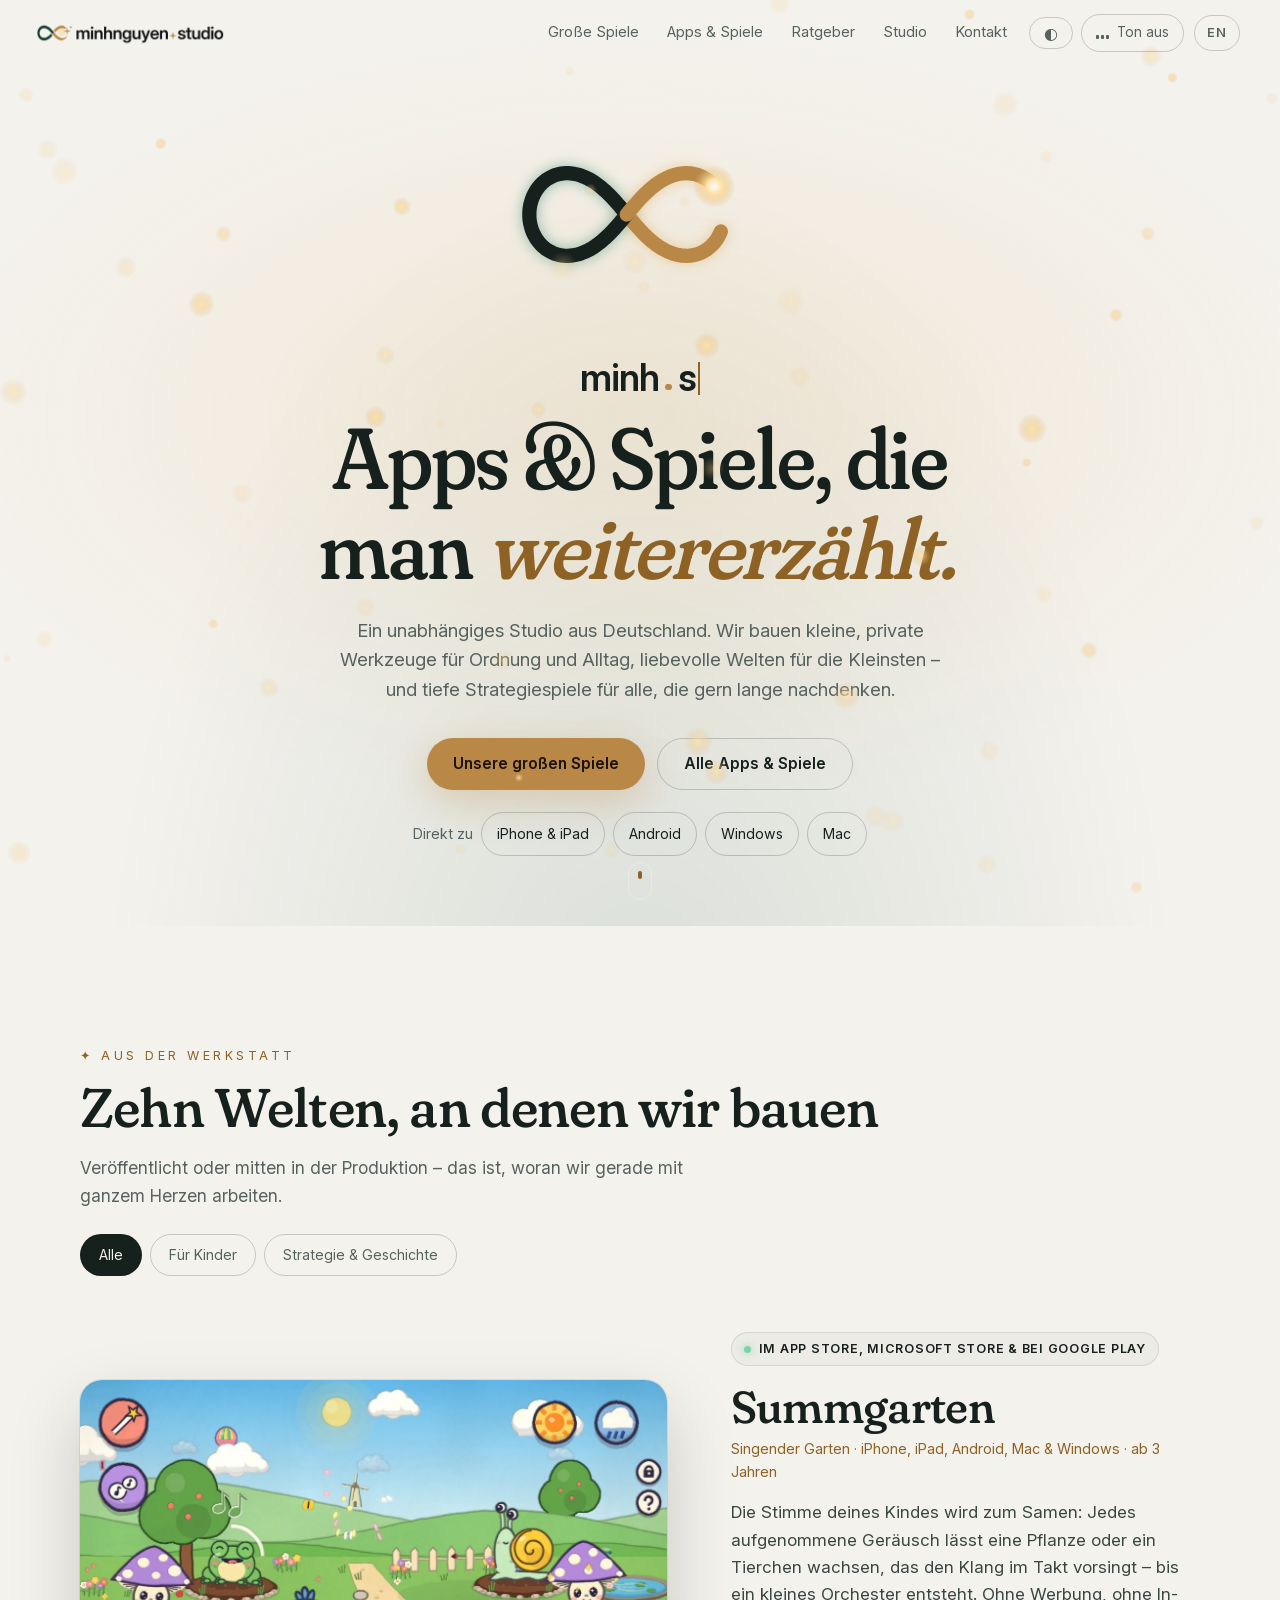
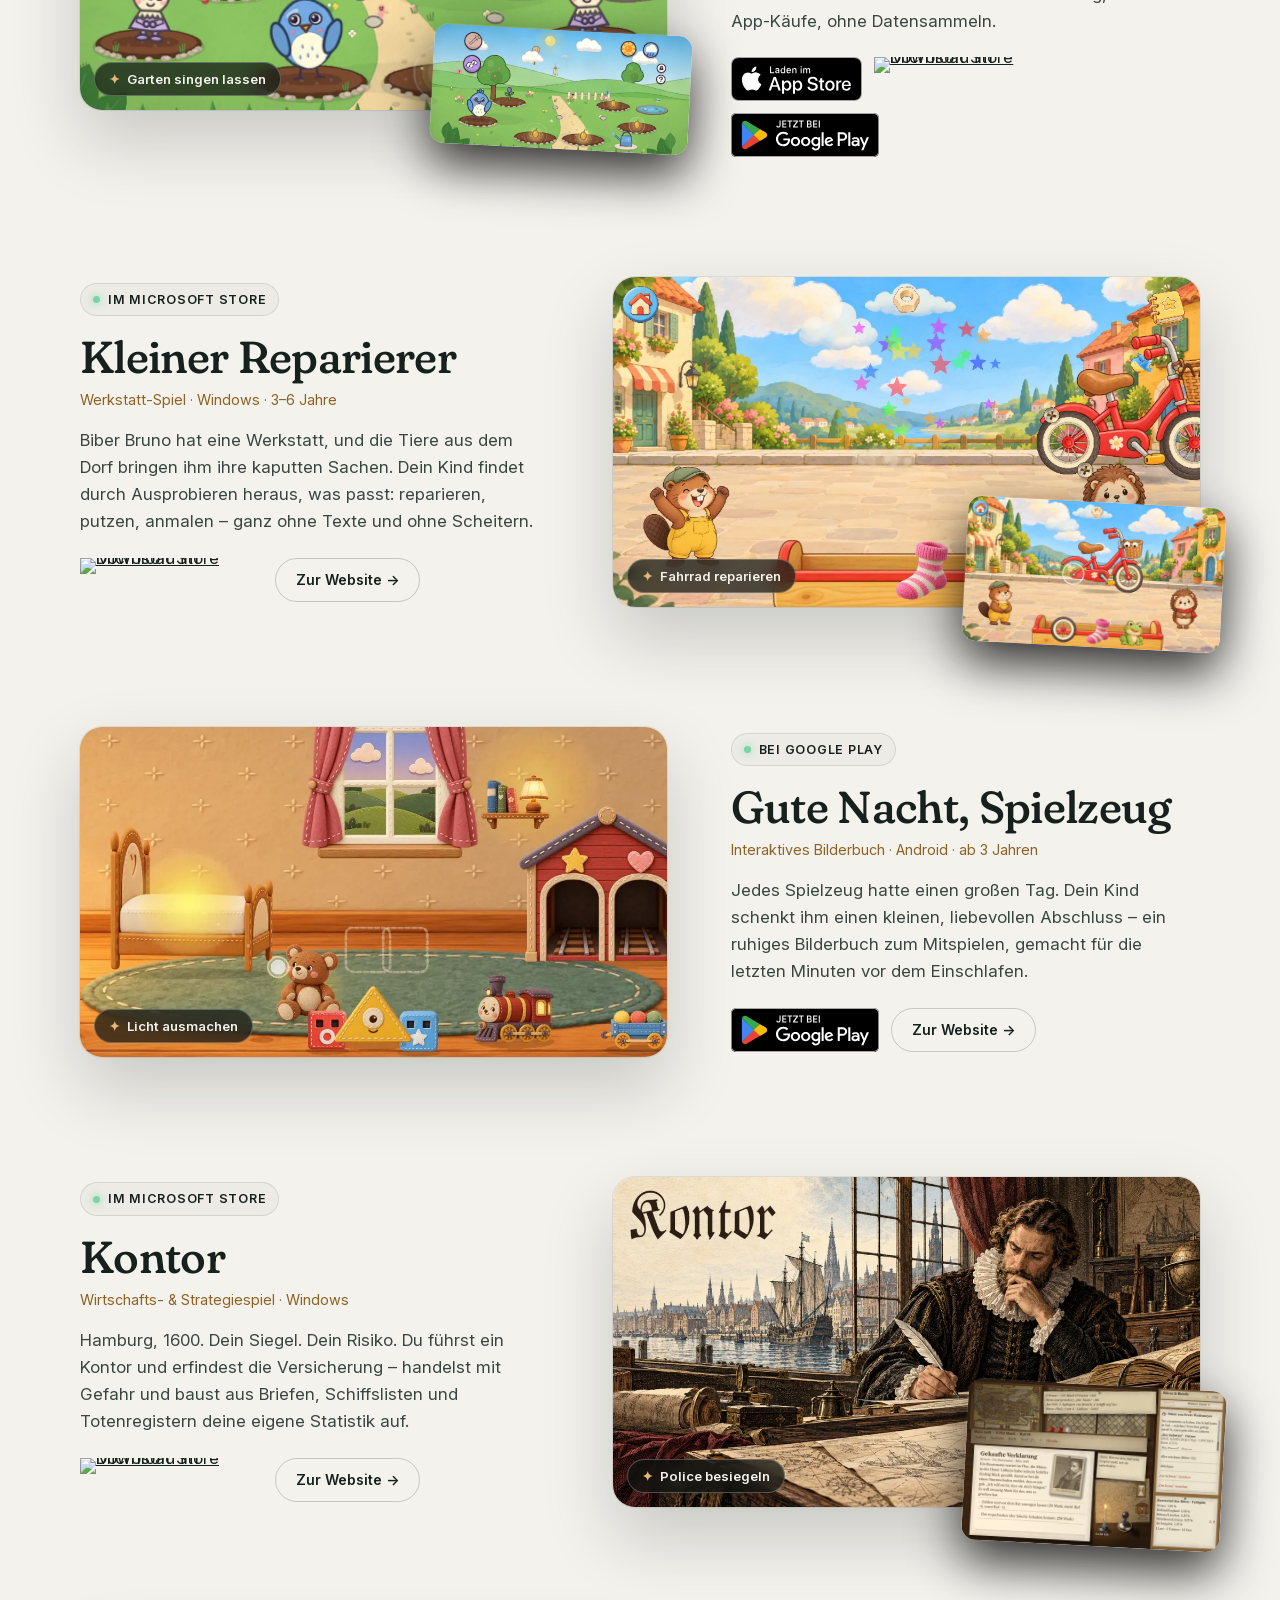
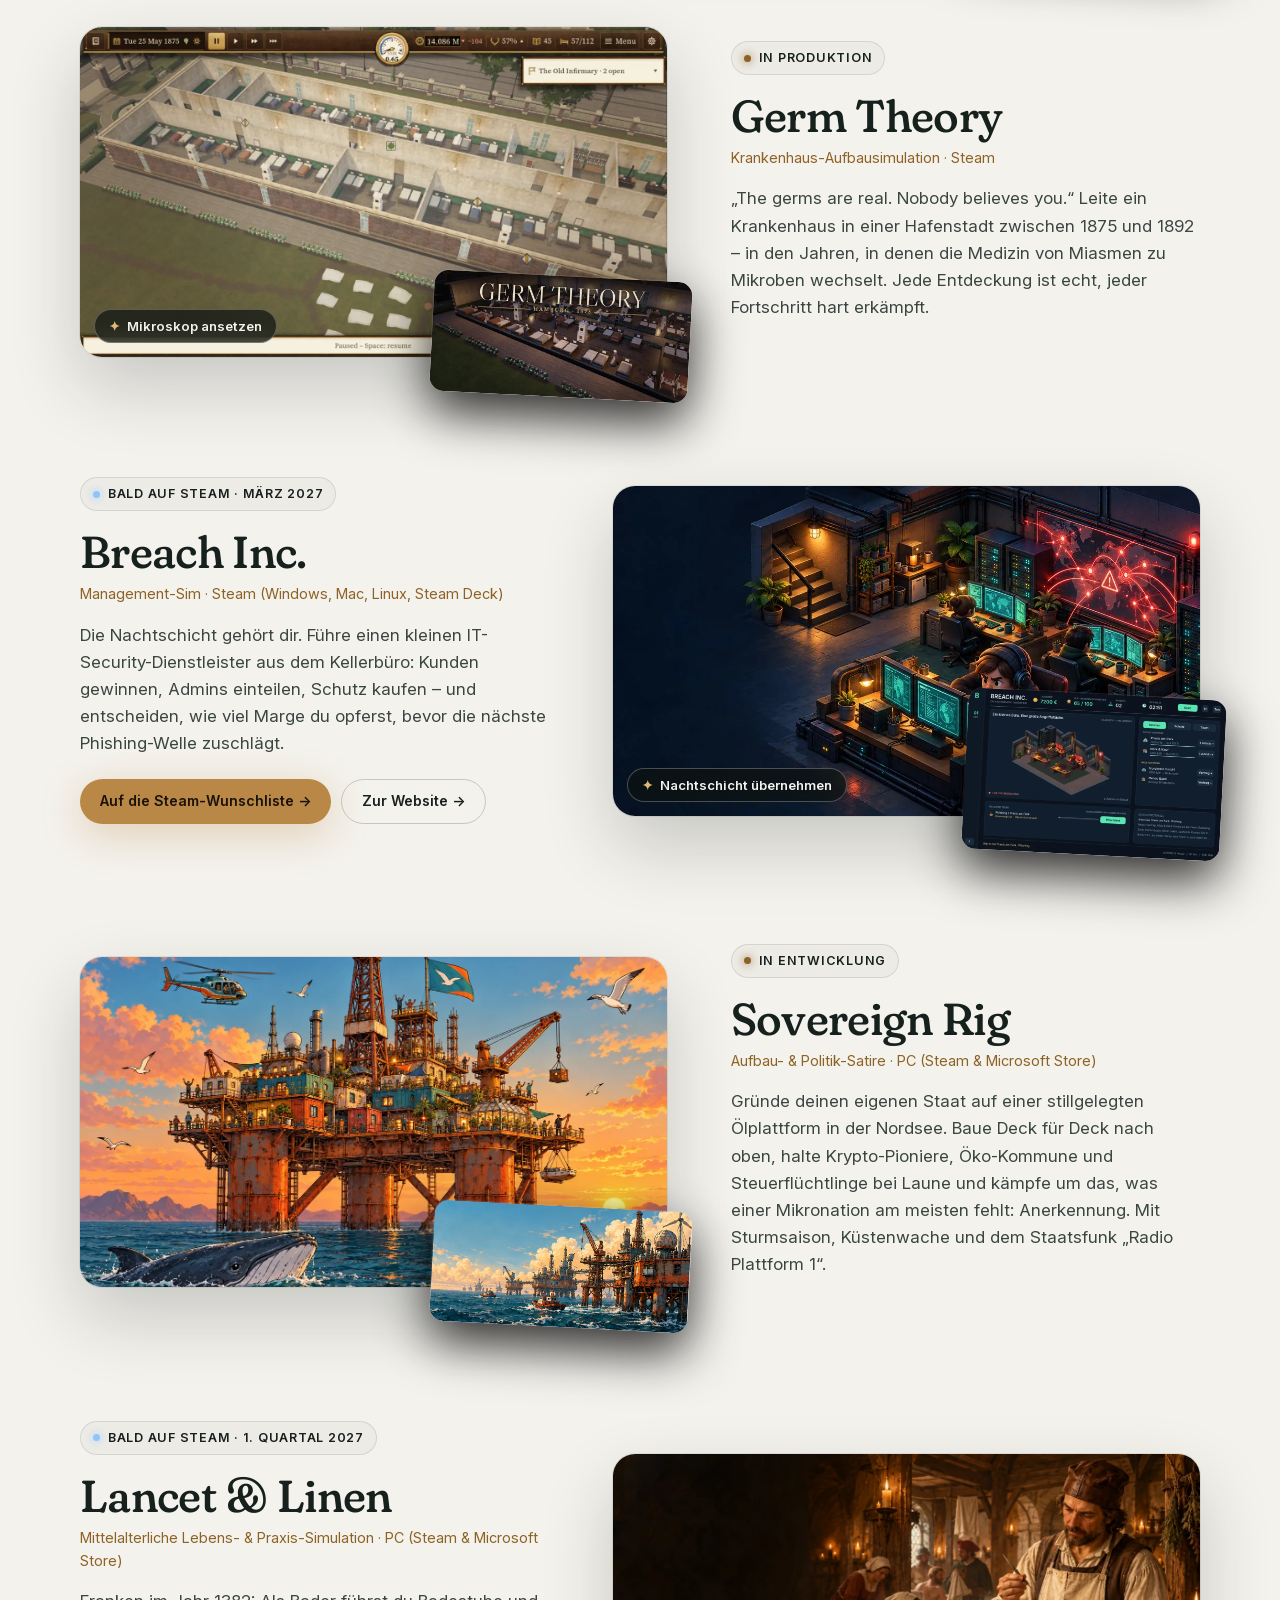
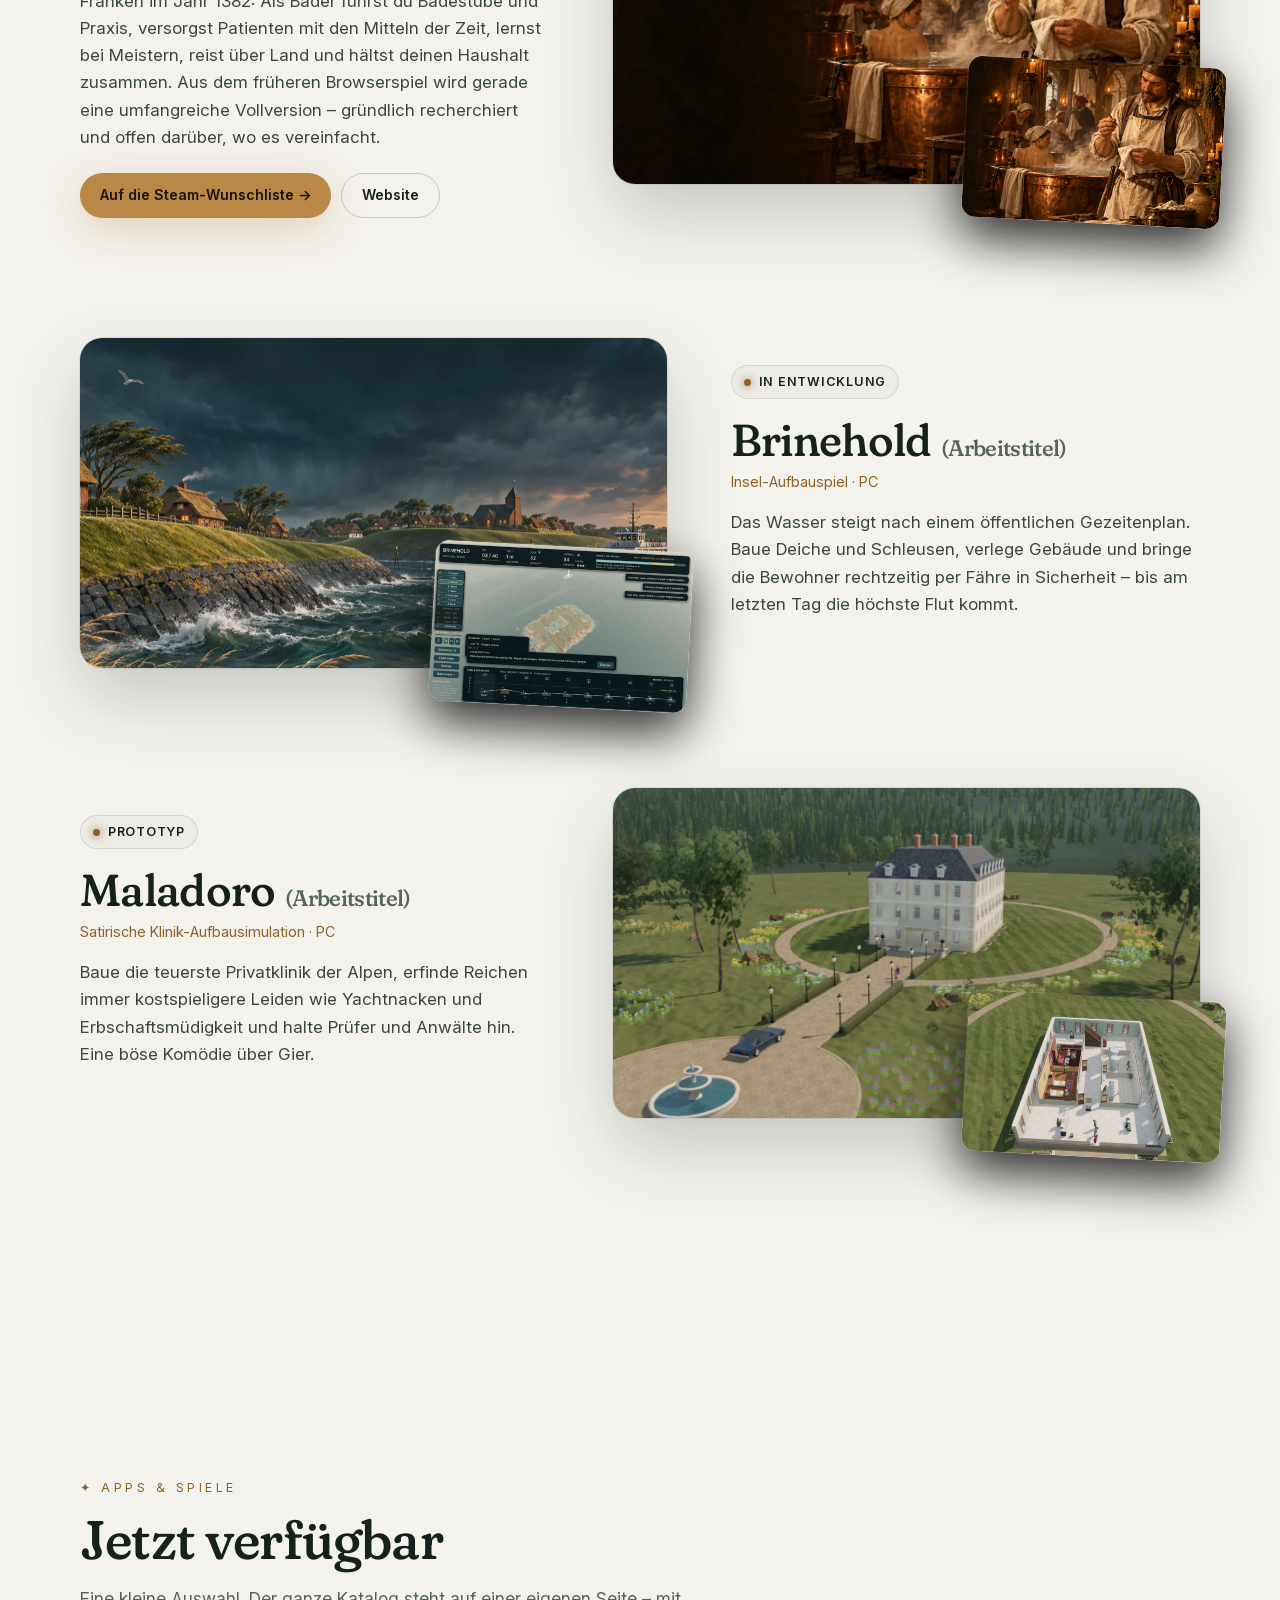
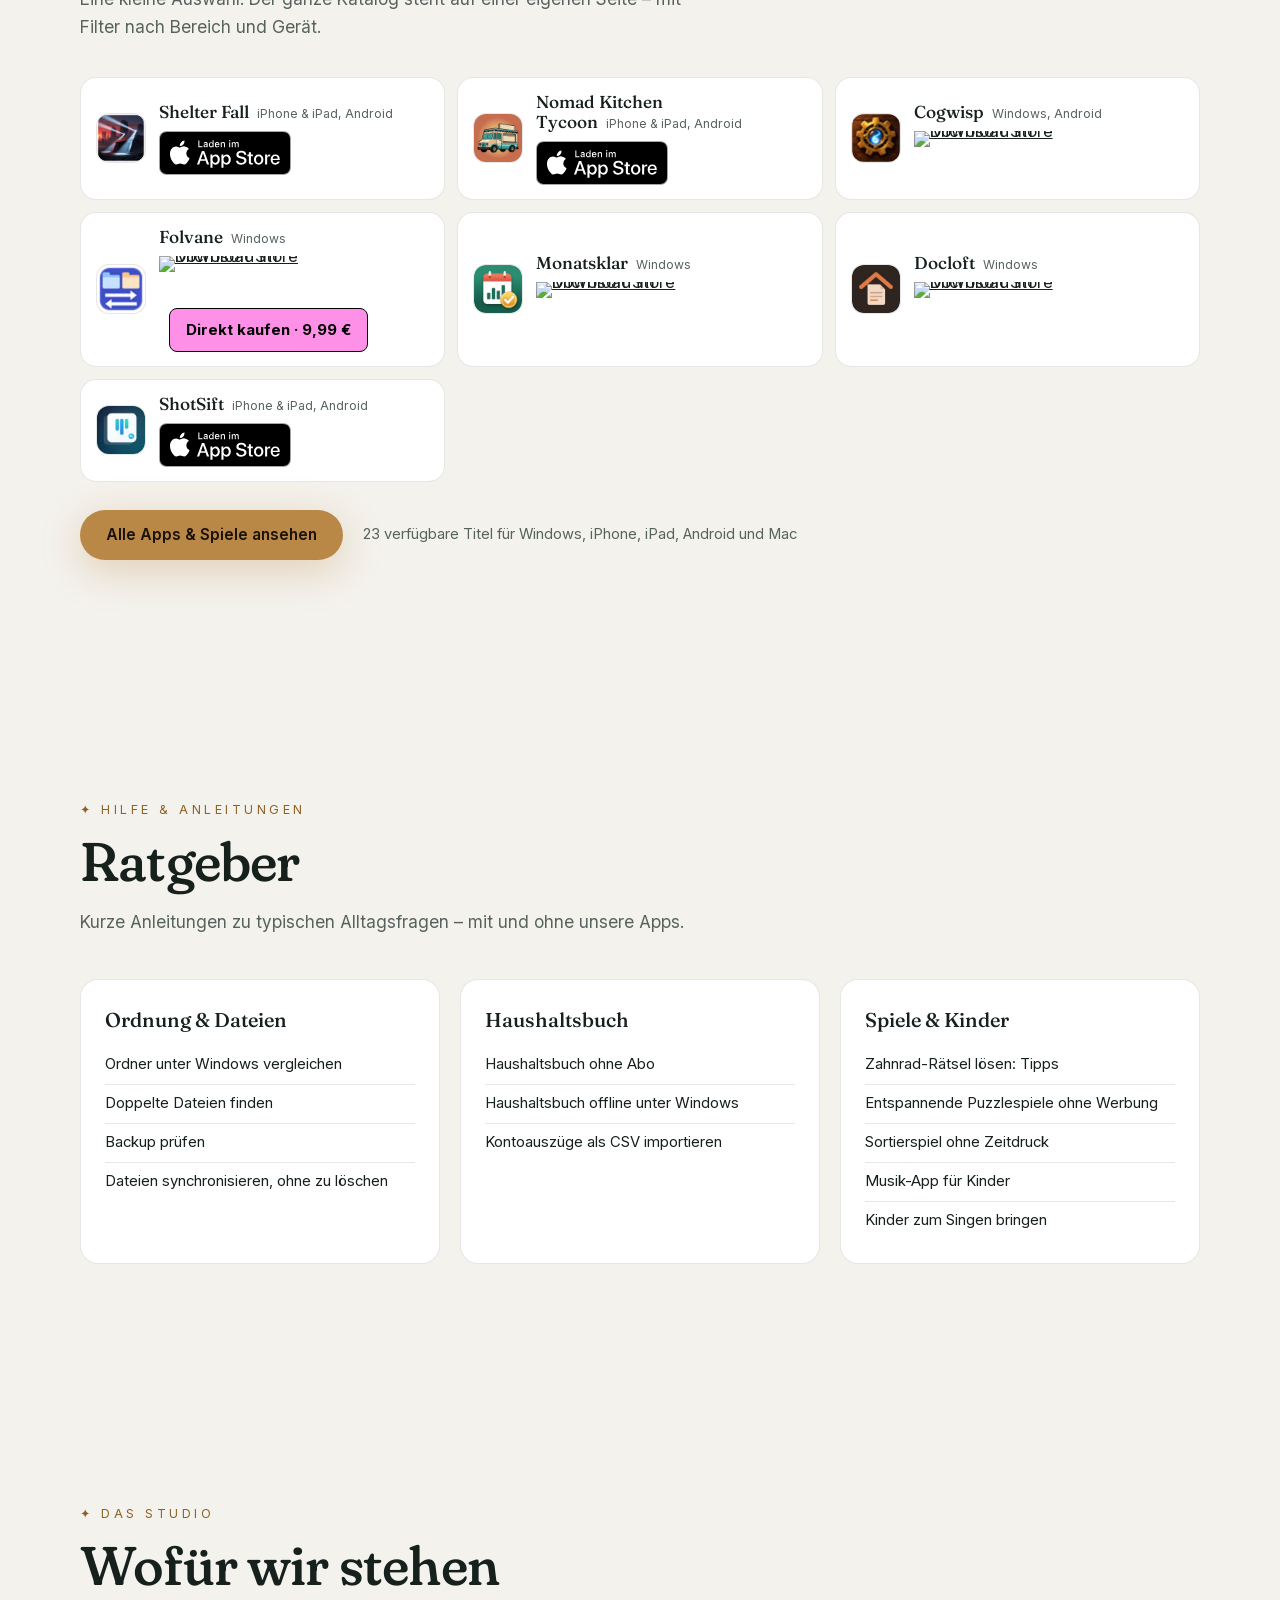
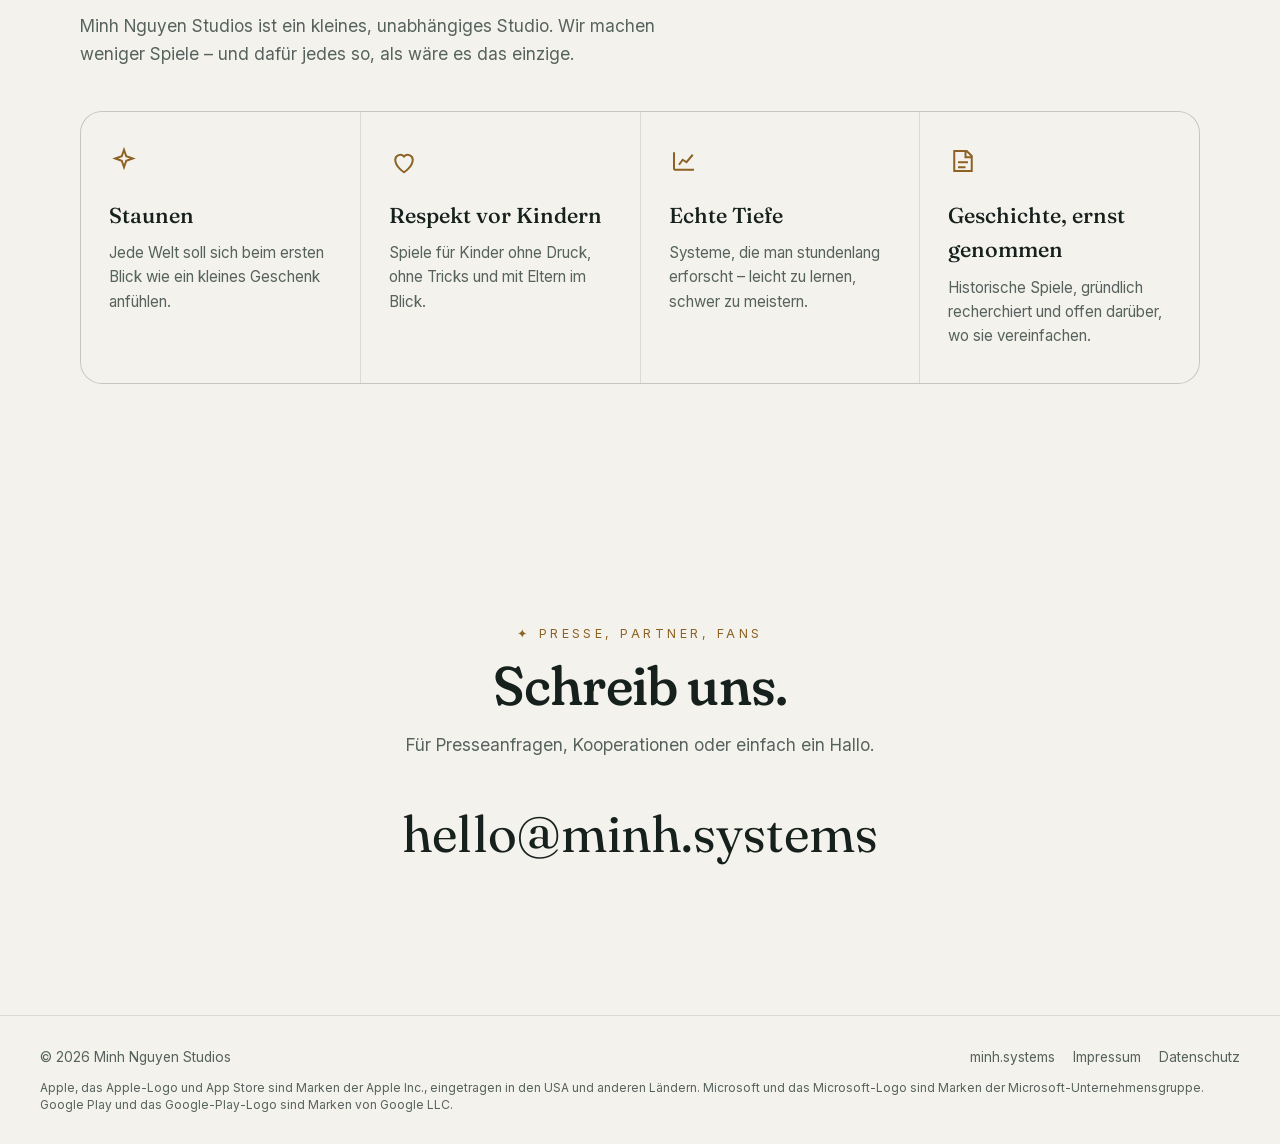
==== commit 17b5fe34: "Kontor im Microsoft Store, Gute Nacht Spielzeug bei Google Play: Badges und Katalog" ====
--- a/index.html
+++ b/index.html
@@ -113,22 +113,22 @@
   <article class="feature reveal" data-mood="#3d4f9f" data-moment="gutenacht" data-video="video/gutenacht.mp4" data-cat="kids">
     <div class="media"><div class="frame"><img src="img/gutenacht.webp" alt="Gute Nacht, Spielzeug – Spielzeug im Kinderzimmer am Abend" loading="lazy"></div></div>
     <div>
-      <span class="status prod">In Arbeit</span>
+      <span class="status">Bei Google Play</span>
       <h3 class="serif">Gute Nacht, Spielzeug</h3>
-      <div class="meta">Interaktives Bilderbuch · iPhone &amp; iPad · ab 3 Jahren</div>
+      <div class="meta">Interaktives Bilderbuch · Android · ab 3 Jahren</div>
       <p>Jedes Spielzeug hatte einen großen Tag. Dein Kind schenkt ihm einen kleinen, liebevollen Abschluss – ein ruhiges Bilderbuch zum Mitspielen, gemacht für die letzten Minuten vor dem Einschlafen.</p>
-      <div class="links"><a class="btn ghost" href="https://minh.systems/GuteNachtSpielzeug/" target="_blank" rel="noopener">Zur Website →</a></div>
+      <div class="links"><a class="badge" href="https://play.google.com/store/apps/details?id=de.michelnguyen.gutenachtspielzeug&amp;hl=de" target="_blank" rel="noopener"><img src="brand/badges/google-play-de.svg" alt="Jetzt bei Google Play" width="148" height="44"></a><a class="btn ghost" href="https://minh.systems/GuteNachtSpielzeug/" target="_blank" rel="noopener">Zur Website →</a></div>
     </div>
   </article>
 
   <article class="feature reveal" data-mood="#c98a2e" data-moment="kontor" data-video="video/kontor.mp4" data-cat="strat">
     <div class="media"><div class="frame"><img src="img/kontor.webp" alt="Kontor – Hamburger Handelskontor um 1600" loading="lazy"></div><img class="shot2" src="img/kontor-shot.webp" alt="" width="1100" height="688" decoding="async" loading="lazy"></div>
     <div>
-      <span class="status prod">In Vorbereitung</span>
+      <span class="status">Im Microsoft Store</span>
       <h3 class="serif">Kontor</h3>
-      <div class="meta">Wirtschafts- &amp; Strategiespiel · iPad, Mac, PC</div>
+      <div class="meta">Wirtschafts- &amp; Strategiespiel · Windows</div>
       <p>Hamburg, 1600. Dein Siegel. Dein Risiko. Du führst ein Kontor und erfindest die Versicherung – handelst mit Gefahr und baust aus Briefen, Schiffslisten und Totenregistern deine eigene Statistik auf.</p>
-      <div class="links"><a class="btn ghost" href="https://minh.systems/Kontor/" target="_blank" rel="noopener">Zur Website →</a></div>
+      <div class="links"><a class="badge" href="https://apps.microsoft.com/detail/9NHXXNR55XT6" target="_blank" rel="noopener"><img src="https://get.microsoft.com/images/de%20dark.svg" alt="Download im Microsoft Store" width="183" height="44"></a><a class="btn ghost" href="https://minh.systems/Kontor/" target="_blank" rel="noopener">Zur Website →</a></div>
     </div>
   </article>
 
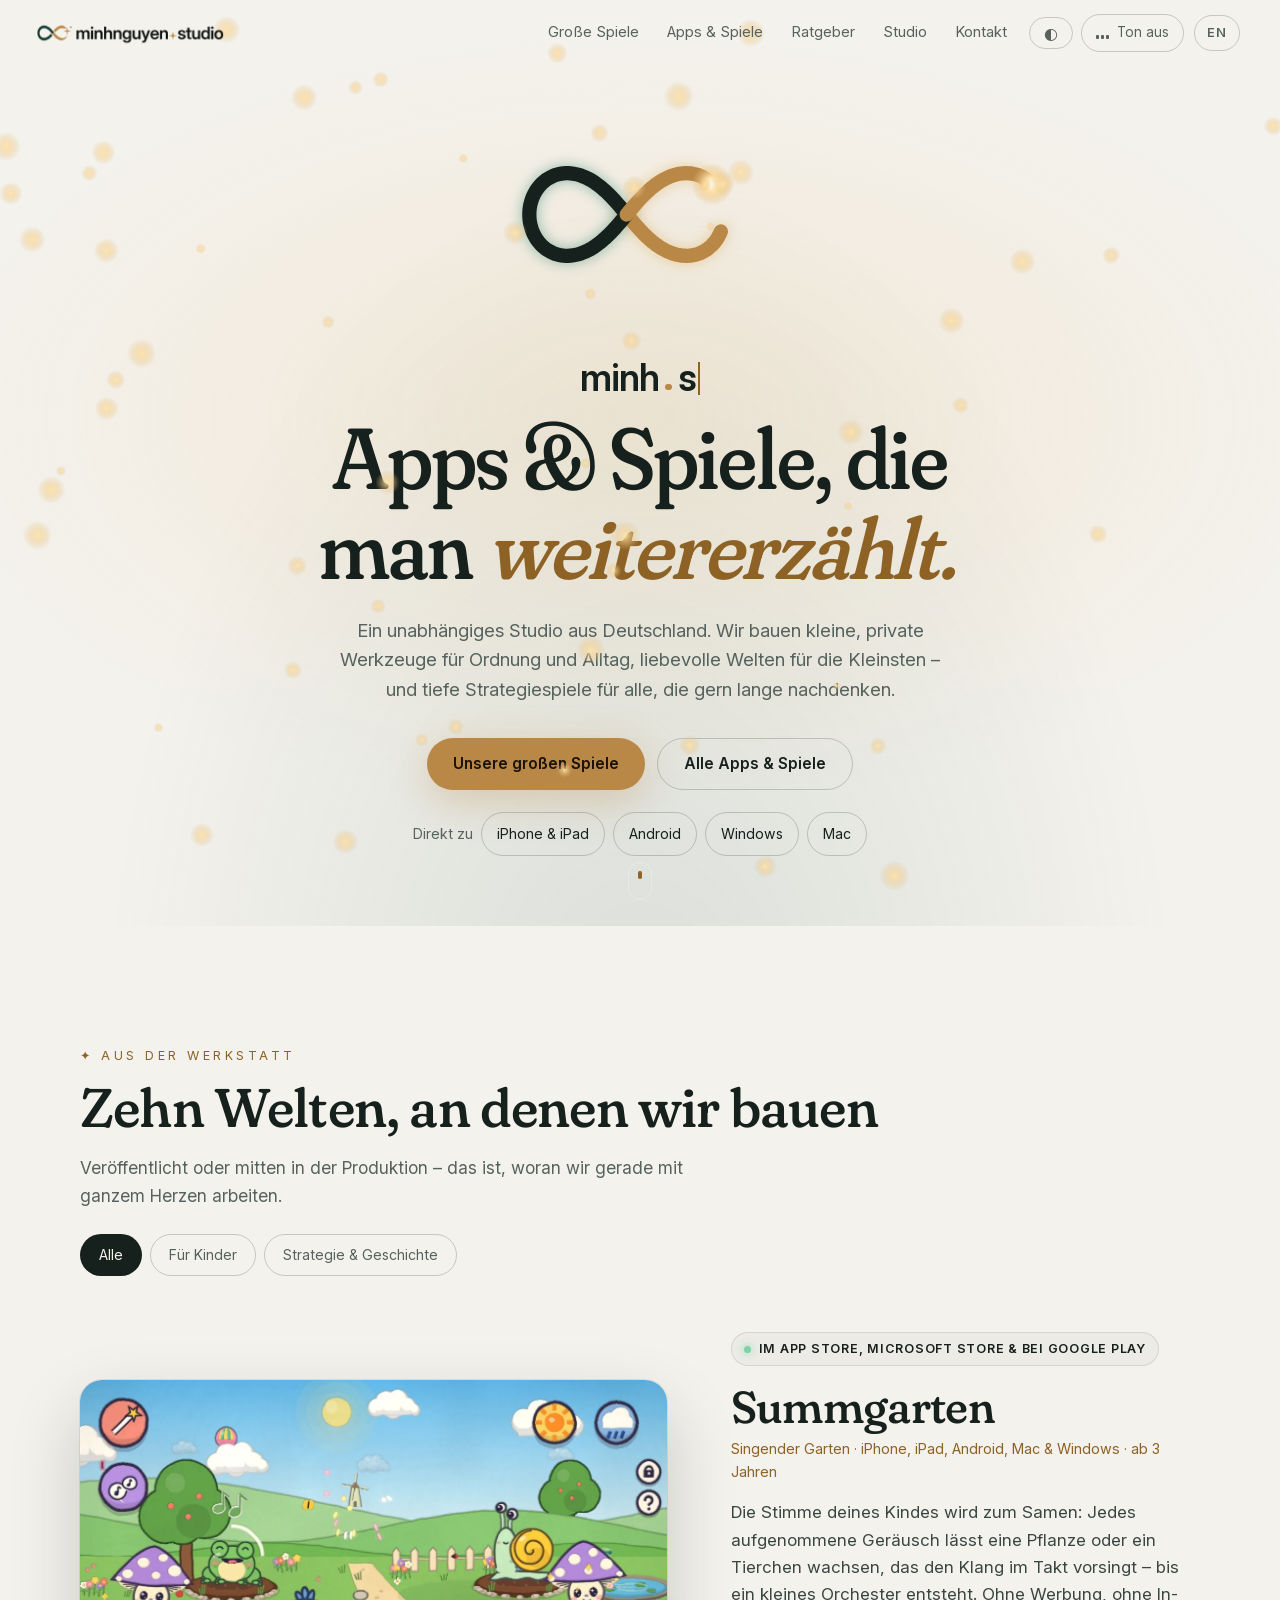
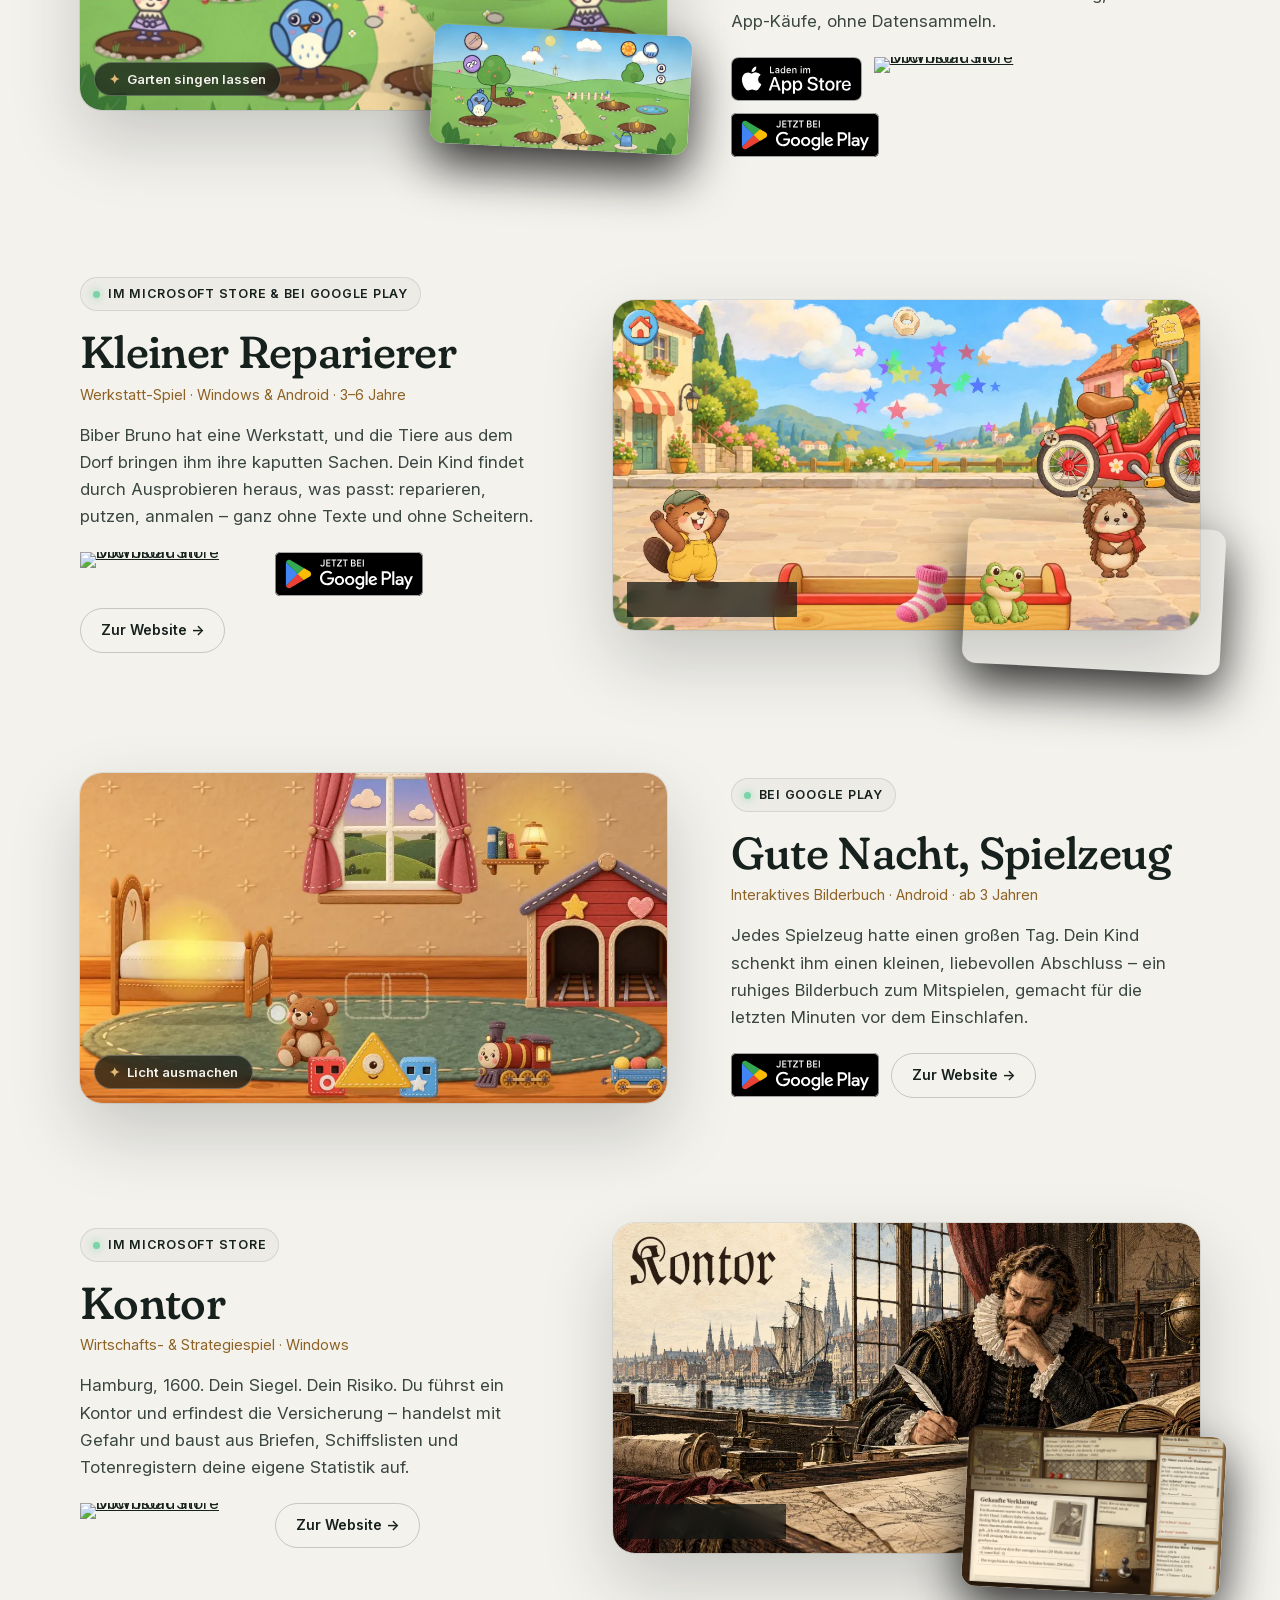
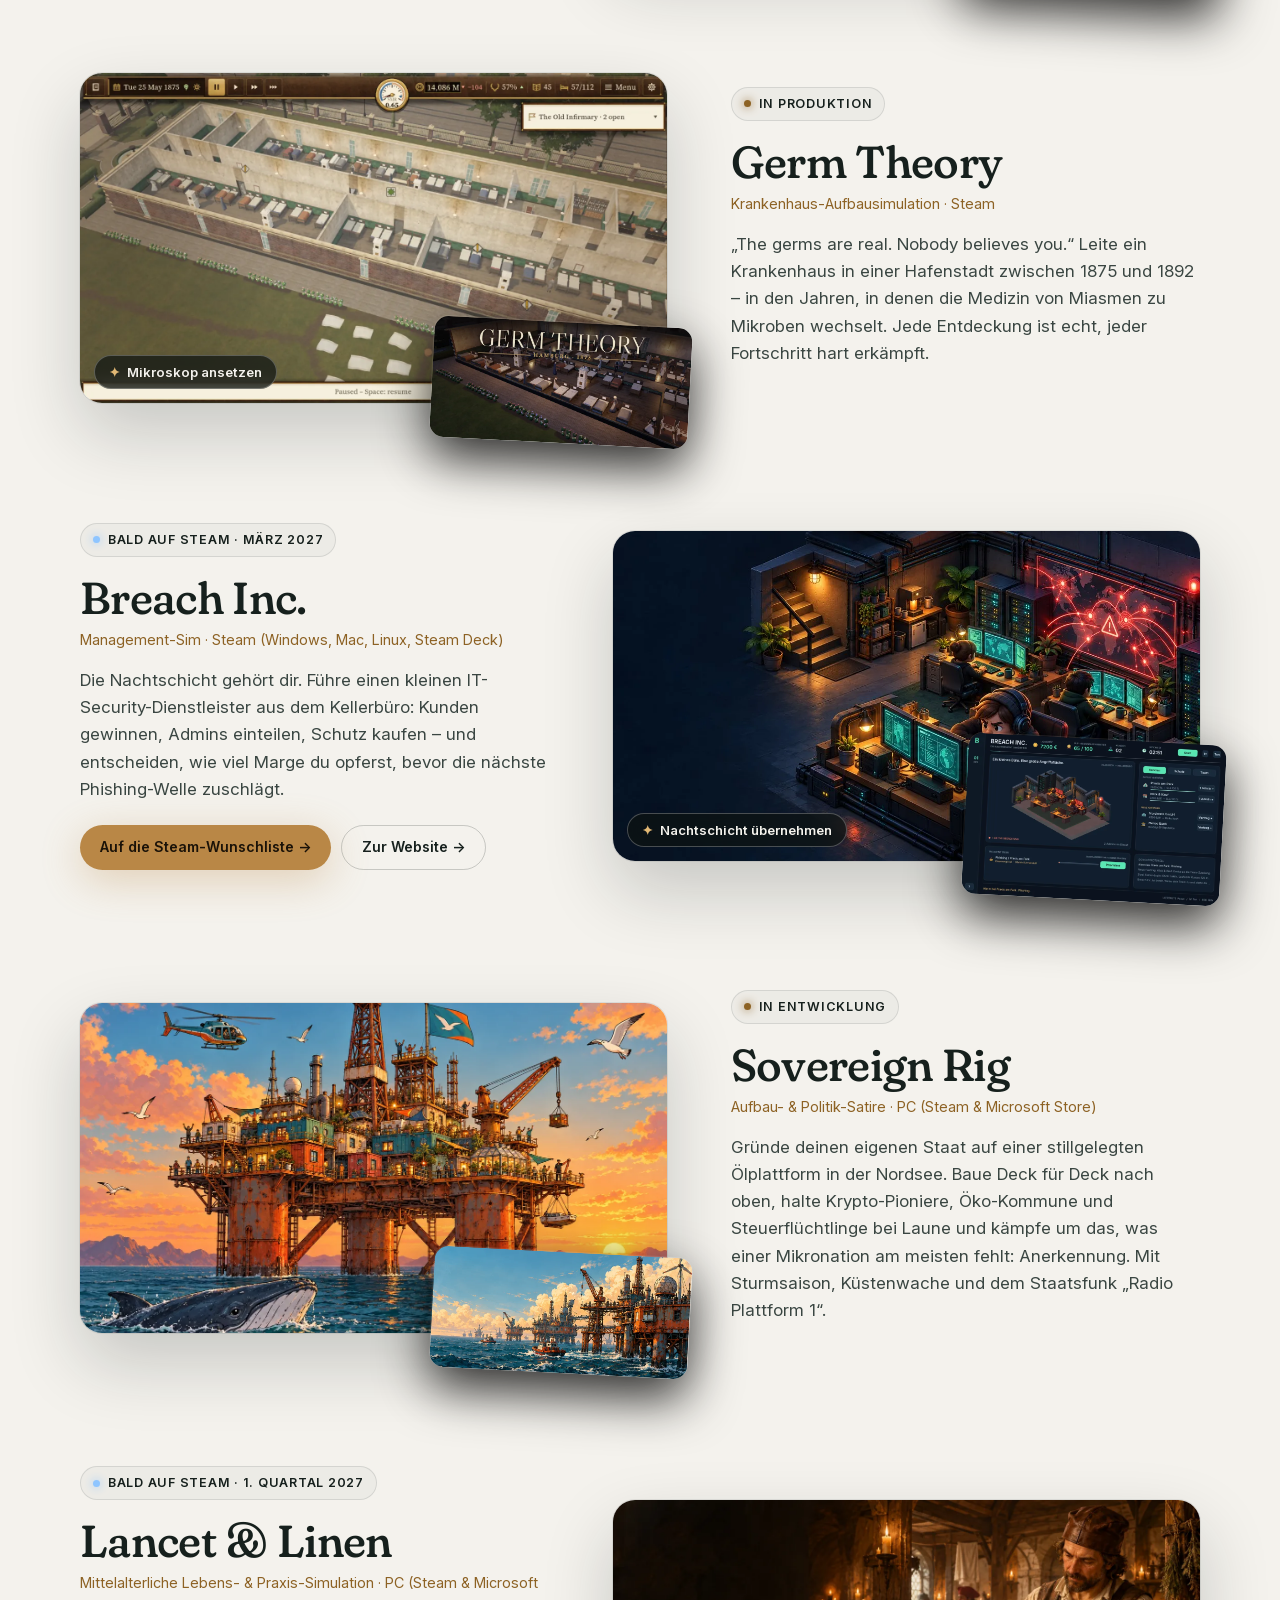
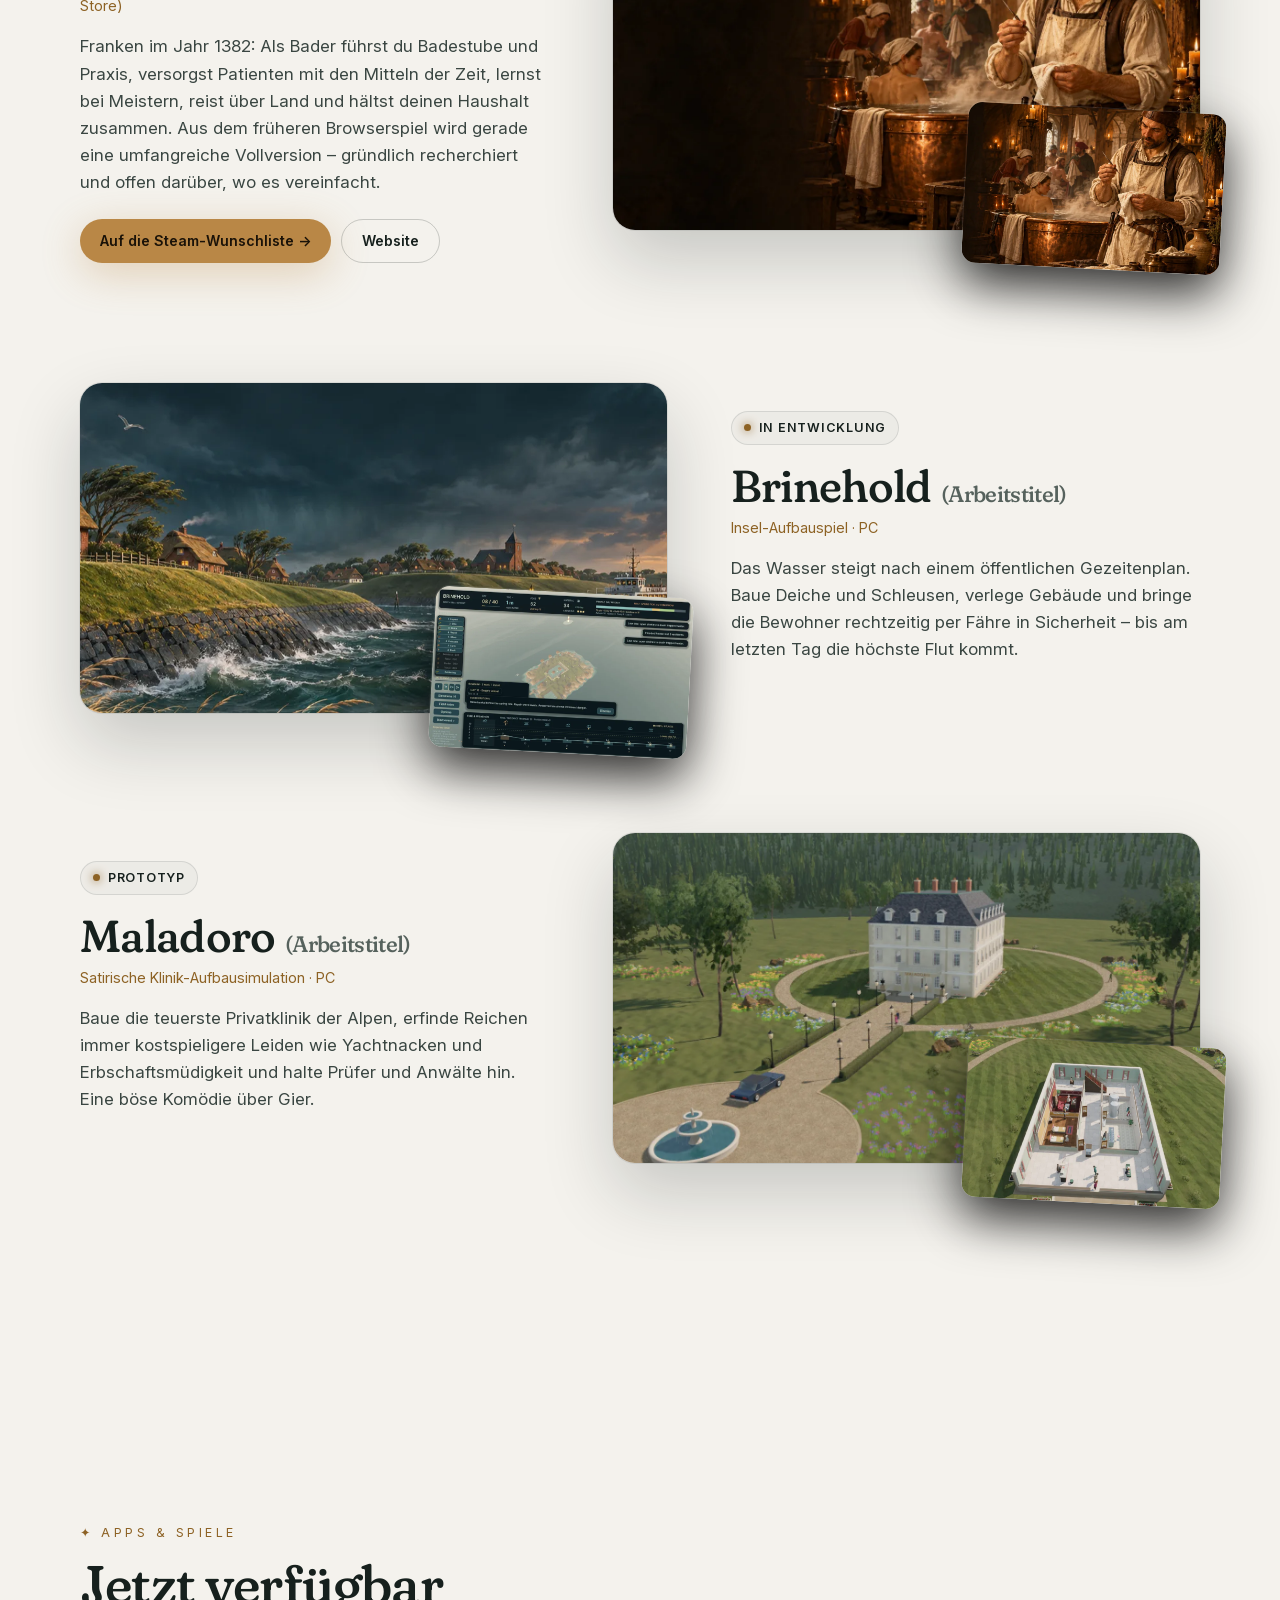
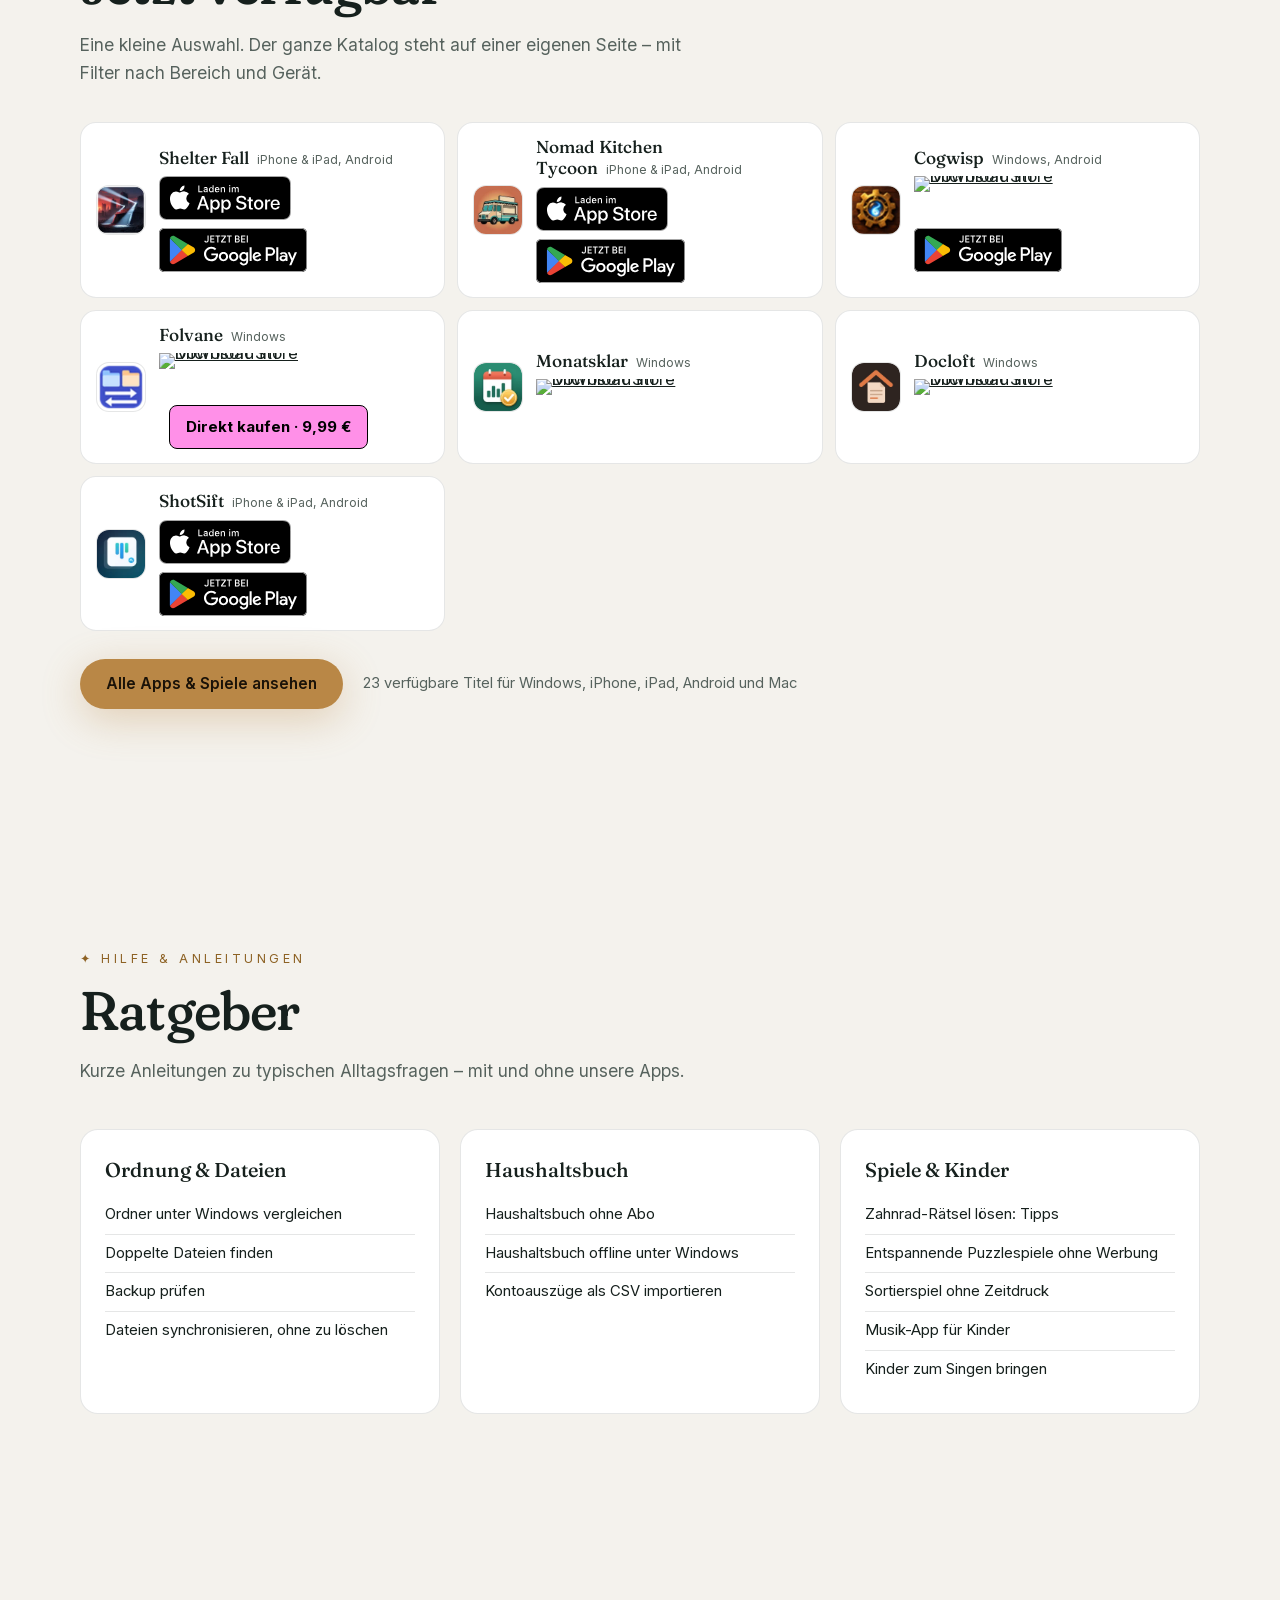
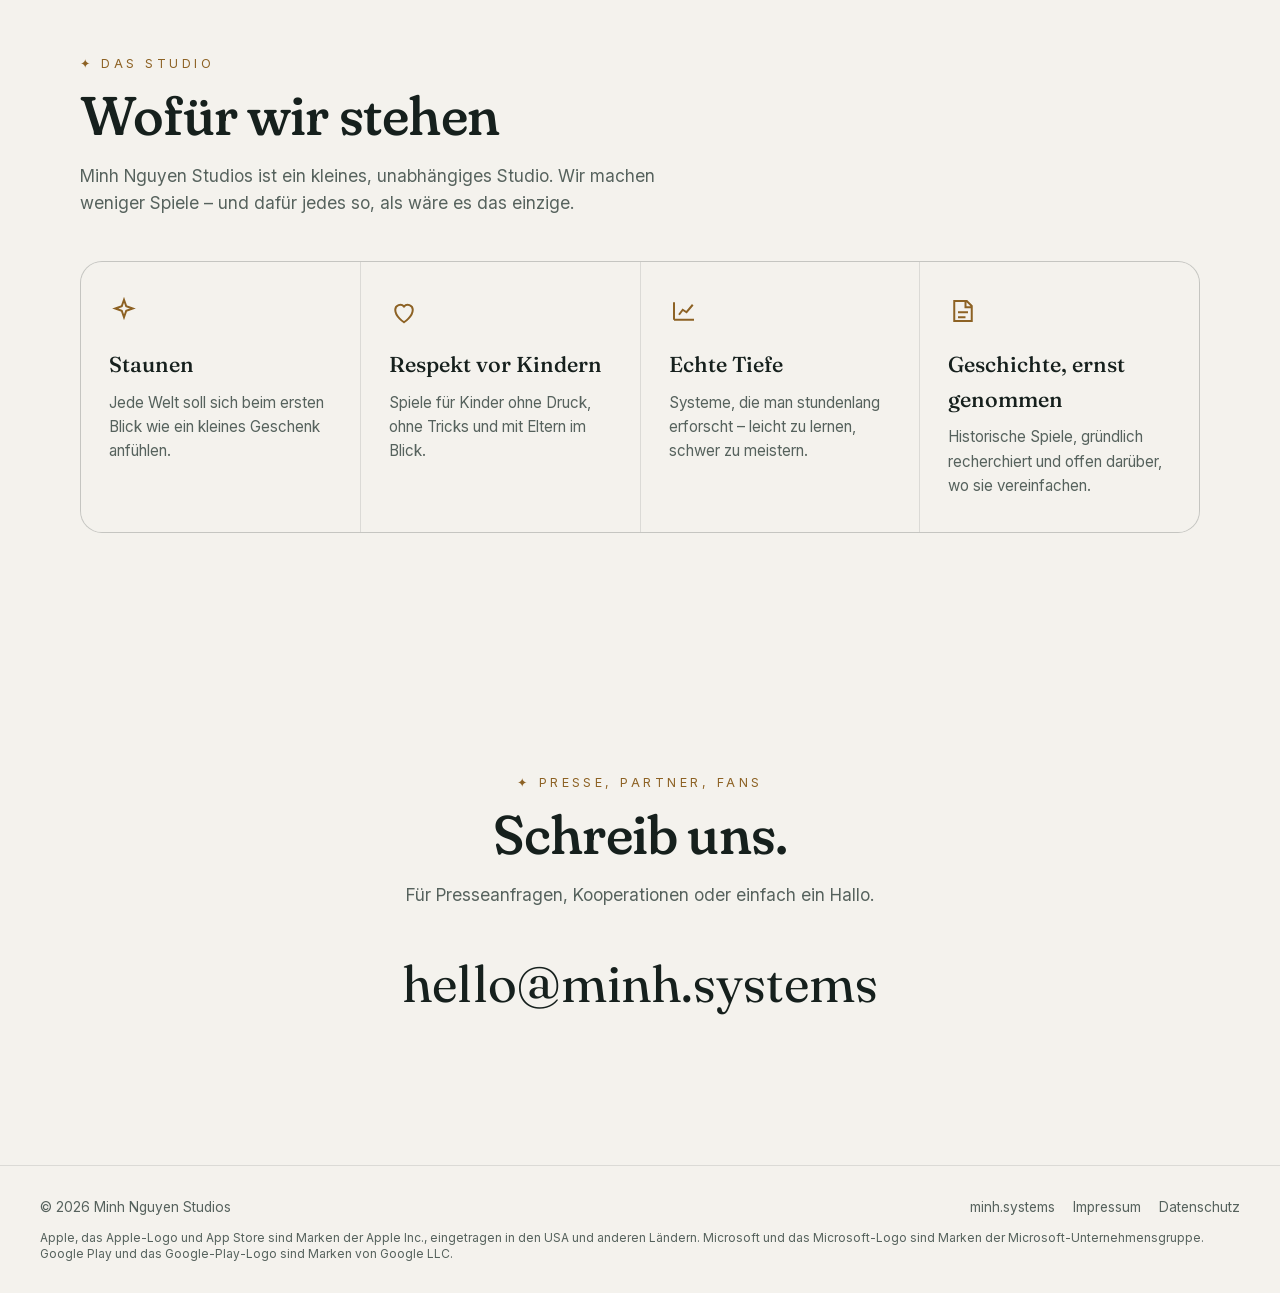
==== commit 40d30668: "Startseite: Google-Play-Knöpfe für Shelter Fall, Nomad Kitchen, Cogwisp, ShotSift, Kleiner Repariere" ====
--- a/index.html
+++ b/index.html
@@ -102,11 +102,11 @@
   <article class="feature reveal" data-mood="#d9832f" data-moment="reparierer" data-cat="kids">
     <div class="media"><div class="frame"><img src="img/reparierer.webp" alt="Biber Bruno freut sich über ein repariertes Fahrrad" loading="lazy"></div><img class="shot2" src="img/reparierer-shot.webp" alt="" width="1100" height="619" decoding="async" loading="lazy"></div>
     <div>
-      <span class="status">Im Microsoft Store</span>
+      <span class="status">Im Microsoft Store &amp; bei Google Play</span>
       <h3 class="serif">Kleiner Reparierer</h3>
-      <div class="meta">Werkstatt-Spiel · Windows · 3–6 Jahre</div>
+      <div class="meta">Werkstatt-Spiel · Windows &amp; Android · 3–6 Jahre</div>
       <p>Biber Bruno hat eine Werkstatt, und die Tiere aus dem Dorf bringen ihm ihre kaputten Sachen. Dein Kind findet durch Ausprobieren heraus, was passt: reparieren, putzen, anmalen – ganz ohne Texte und ohne Scheitern.</p>
-      <div class="links"><a class="badge" href="https://apps.microsoft.com/detail/9N71QS2JNCVW" target="_blank" rel="noopener"><img src="https://get.microsoft.com/images/de%20dark.svg" alt="Download im Microsoft Store" width="183" height="44"></a><a class="btn ghost" href="https://minh.systems/KleinerReparierer/" target="_blank" rel="noopener">Zur Website →</a></div>
+      <div class="links"><a class="badge" href="https://apps.microsoft.com/detail/9N71QS2JNCVW" target="_blank" rel="noopener"><img src="https://get.microsoft.com/images/de%20dark.svg" alt="Download im Microsoft Store" width="183" height="44"></a><a class="badge" href="https://play.google.com/store/apps/details?id=de.michelnguyen.kleinerreparierer&amp;hl=de" target="_blank" rel="noopener"><img src="brand/badges/google-play-de.svg" alt="Jetzt bei Google Play" width="148" height="44"></a><a class="btn ghost" href="https://minh.systems/KleinerReparierer/" target="_blank" rel="noopener">Zur Website →</a></div>
     </div>
   </article>
 
@@ -198,7 +198,7 @@
 <!-- katalog:start -->
 <section id="apps">
   <div class="head"><div class="reveal"><div class="kicker">Apps &amp; Spiele</div><h2 class="serif">Jetzt verfügbar</h2><p class="lead">Eine kleine Auswahl. Der ganze Katalog steht auf einer eigenen Seite – mit Filter nach Bereich und Gerät.</p></div></div>
-  <div class="now reveal"><div class="nowi"><img class="ico" src="img/icons/shelterfall.webp" alt="" width="56" height="56" loading="lazy"><div><b><a href="https://shelterfall.minh.systems/">Shelter Fall</a><small>iPhone &amp; iPad, Android</small></b><a class="badge" href="https://apps.apple.com/app/id6759238842" target="_blank" rel="noopener"><img src="brand/badges/app-store-de.svg" alt="Laden im App Store" width="132" height="44" loading="lazy"></a></div></div><div class="nowi"><img class="ico" src="img/icons/nomad.webp" alt="" width="56" height="56" loading="lazy"><div><b><a href="https://minh.systems/NomadKitchenTycoon/">Nomad Kitchen Tycoon</a><small>iPhone &amp; iPad, Android</small></b><a class="badge" href="https://apps.apple.com/app/id6759504817" target="_blank" rel="noopener"><img src="brand/badges/app-store-de.svg" alt="Laden im App Store" width="132" height="44" loading="lazy"></a></div></div><div class="nowi"><img class="ico" src="img/icons/cogwisp.webp" alt="" width="56" height="56" loading="lazy"><div><b><a href="https://minh.systems/Cogwisp/">Cogwisp</a><small>Windows, Android</small></b><a class="badge" href="https://apps.microsoft.com/detail/9NSRPBK9PL5N" target="_blank" rel="noopener"><img src="https://get.microsoft.com/images/de%20dark.svg" alt="Download im Microsoft Store" width="183" height="44" loading="lazy"></a></div></div><div class="nowi"><img class="ico" src="img/icons/folvane.webp" alt="" width="56" height="56" loading="lazy"><div><b><a href="https://minh.systems/Folvane/">Folvane</a><small>Windows</small></b><a class="badge" href="https://apps.microsoft.com/detail/9NSDC58HLFRR" target="_blank" rel="noopener"><img src="https://get.microsoft.com/images/de%20dark.svg" alt="Download im Microsoft Store" width="183" height="44" loading="lazy"></a><a class="buybtn" href="https://michelpicker.gumroad.com/l/folvane?wanted=true" target="_blank" rel="noopener">Direkt kaufen · 9,99 €</a></div></div><div class="nowi"><img class="ico" src="img/icons/monatsklar.webp" alt="" width="56" height="56" loading="lazy"><div><b><a href="https://minh.systems/Monatsklar/">Monatsklar</a><small>Windows</small></b><a class="badge" href="https://apps.microsoft.com/detail/9N6JM2J3LC27" target="_blank" rel="noopener"><img src="https://get.microsoft.com/images/de%20dark.svg" alt="Download im Microsoft Store" width="183" height="44" loading="lazy"></a></div></div><div class="nowi"><img class="ico" src="img/icons/docloft.webp" alt="" width="56" height="56" loading="lazy"><div><b><a href="https://minh.systems/Docloft/">Docloft</a><small>Windows</small></b><a class="badge" href="https://apps.microsoft.com/detail/9NRVKF4456H6" target="_blank" rel="noopener"><img src="https://get.microsoft.com/images/de%20dark.svg" alt="Download im Microsoft Store" width="183" height="44" loading="lazy"></a></div></div><div class="nowi"><img class="ico" src="img/icons/shotsift.webp" alt="" width="56" height="56" loading="lazy"><div><b><a href="https://minh.systems/ShotSift/">ShotSift</a><small>iPhone &amp; iPad, Android</small></b><a class="badge" href="https://apps.apple.com/app/id6758222349" target="_blank" rel="noopener"><img src="brand/badges/app-store-de.svg" alt="Laden im App Store" width="132" height="44" loading="lazy"></a></div></div></div>
+  <div class="now reveal"><div class="nowi"><img class="ico" src="img/icons/shelterfall.webp" alt="" width="56" height="56" loading="lazy"><div><b><a href="https://shelterfall.minh.systems/">Shelter Fall</a><small>iPhone &amp; iPad, Android</small></b><a class="badge" href="https://apps.apple.com/app/id6759238842" target="_blank" rel="noopener"><img src="brand/badges/app-store-de.svg" alt="Laden im App Store" width="132" height="44" loading="lazy"></a><a class="badge" href="https://play.google.com/store/apps/details?id=com.minhstudios.shelterfall&amp;hl=de" target="_blank" rel="noopener"><img src="brand/badges/google-play-de.svg" alt="Jetzt bei Google Play" width="148" height="44" loading="lazy"></a></div></div><div class="nowi"><img class="ico" src="img/icons/nomad.webp" alt="" width="56" height="56" loading="lazy"><div><b><a href="https://minh.systems/NomadKitchenTycoon/">Nomad Kitchen Tycoon</a><small>iPhone &amp; iPad, Android</small></b><a class="badge" href="https://apps.apple.com/app/id6759504817" target="_blank" rel="noopener"><img src="brand/badges/app-store-de.svg" alt="Laden im App Store" width="132" height="44" loading="lazy"></a><a class="badge" href="https://play.google.com/store/apps/details?id=com.minhstudios.nomadkitchen&amp;hl=de" target="_blank" rel="noopener"><img src="brand/badges/google-play-de.svg" alt="Jetzt bei Google Play" width="148" height="44" loading="lazy"></a></div></div><div class="nowi"><img class="ico" src="img/icons/cogwisp.webp" alt="" width="56" height="56" loading="lazy"><div><b><a href="https://minh.systems/Cogwisp/">Cogwisp</a><small>Windows, Android</small></b><a class="badge" href="https://apps.microsoft.com/detail/9NSRPBK9PL5N" target="_blank" rel="noopener"><img src="https://get.microsoft.com/images/de%20dark.svg" alt="Download im Microsoft Store" width="183" height="44" loading="lazy"></a><a class="badge" href="https://play.google.com/store/apps/details?id=com.minhstudios.cogwisp&amp;hl=de" target="_blank" rel="noopener"><img src="brand/badges/google-play-de.svg" alt="Jetzt bei Google Play" width="148" height="44" loading="lazy"></a></div></div><div class="nowi"><img class="ico" src="img/icons/folvane.webp" alt="" width="56" height="56" loading="lazy"><div><b><a href="https://minh.systems/Folvane/">Folvane</a><small>Windows</small></b><a class="badge" href="https://apps.microsoft.com/detail/9NSDC58HLFRR" target="_blank" rel="noopener"><img src="https://get.microsoft.com/images/de%20dark.svg" alt="Download im Microsoft Store" width="183" height="44" loading="lazy"></a><a class="buybtn" href="https://michelpicker.gumroad.com/l/folvane?wanted=true" target="_blank" rel="noopener">Direkt kaufen · 9,99 €</a></div></div><div class="nowi"><img class="ico" src="img/icons/monatsklar.webp" alt="" width="56" height="56" loading="lazy"><div><b><a href="https://minh.systems/Monatsklar/">Monatsklar</a><small>Windows</small></b><a class="badge" href="https://apps.microsoft.com/detail/9N6JM2J3LC27" target="_blank" rel="noopener"><img src="https://get.microsoft.com/images/de%20dark.svg" alt="Download im Microsoft Store" width="183" height="44" loading="lazy"></a></div></div><div class="nowi"><img class="ico" src="img/icons/docloft.webp" alt="" width="56" height="56" loading="lazy"><div><b><a href="https://minh.systems/Docloft/">Docloft</a><small>Windows</small></b><a class="badge" href="https://apps.microsoft.com/detail/9NRVKF4456H6" target="_blank" rel="noopener"><img src="https://get.microsoft.com/images/de%20dark.svg" alt="Download im Microsoft Store" width="183" height="44" loading="lazy"></a></div></div><div class="nowi"><img class="ico" src="img/icons/shotsift.webp" alt="" width="56" height="56" loading="lazy"><div><b><a href="https://minh.systems/ShotSift/">ShotSift</a><small>iPhone &amp; iPad, Android</small></b><a class="badge" href="https://apps.apple.com/app/id6758222349" target="_blank" rel="noopener"><img src="brand/badges/app-store-de.svg" alt="Laden im App Store" width="132" height="44" loading="lazy"></a><a class="badge" href="https://play.google.com/store/apps/details?id=com.michelpicker.shotsift&amp;hl=de" target="_blank" rel="noopener"><img src="brand/badges/google-play-de.svg" alt="Jetzt bei Google Play" width="148" height="44" loading="lazy"></a></div></div></div>
   <div class="nowmore reveal"><a class="btn primary" href="apps/">Alle Apps &amp; Spiele ansehen</a><span>23 verfügbare Titel für Windows, iPhone, iPad, Android und Mac</span></div>
 </section>
 <!-- katalog:end -->
